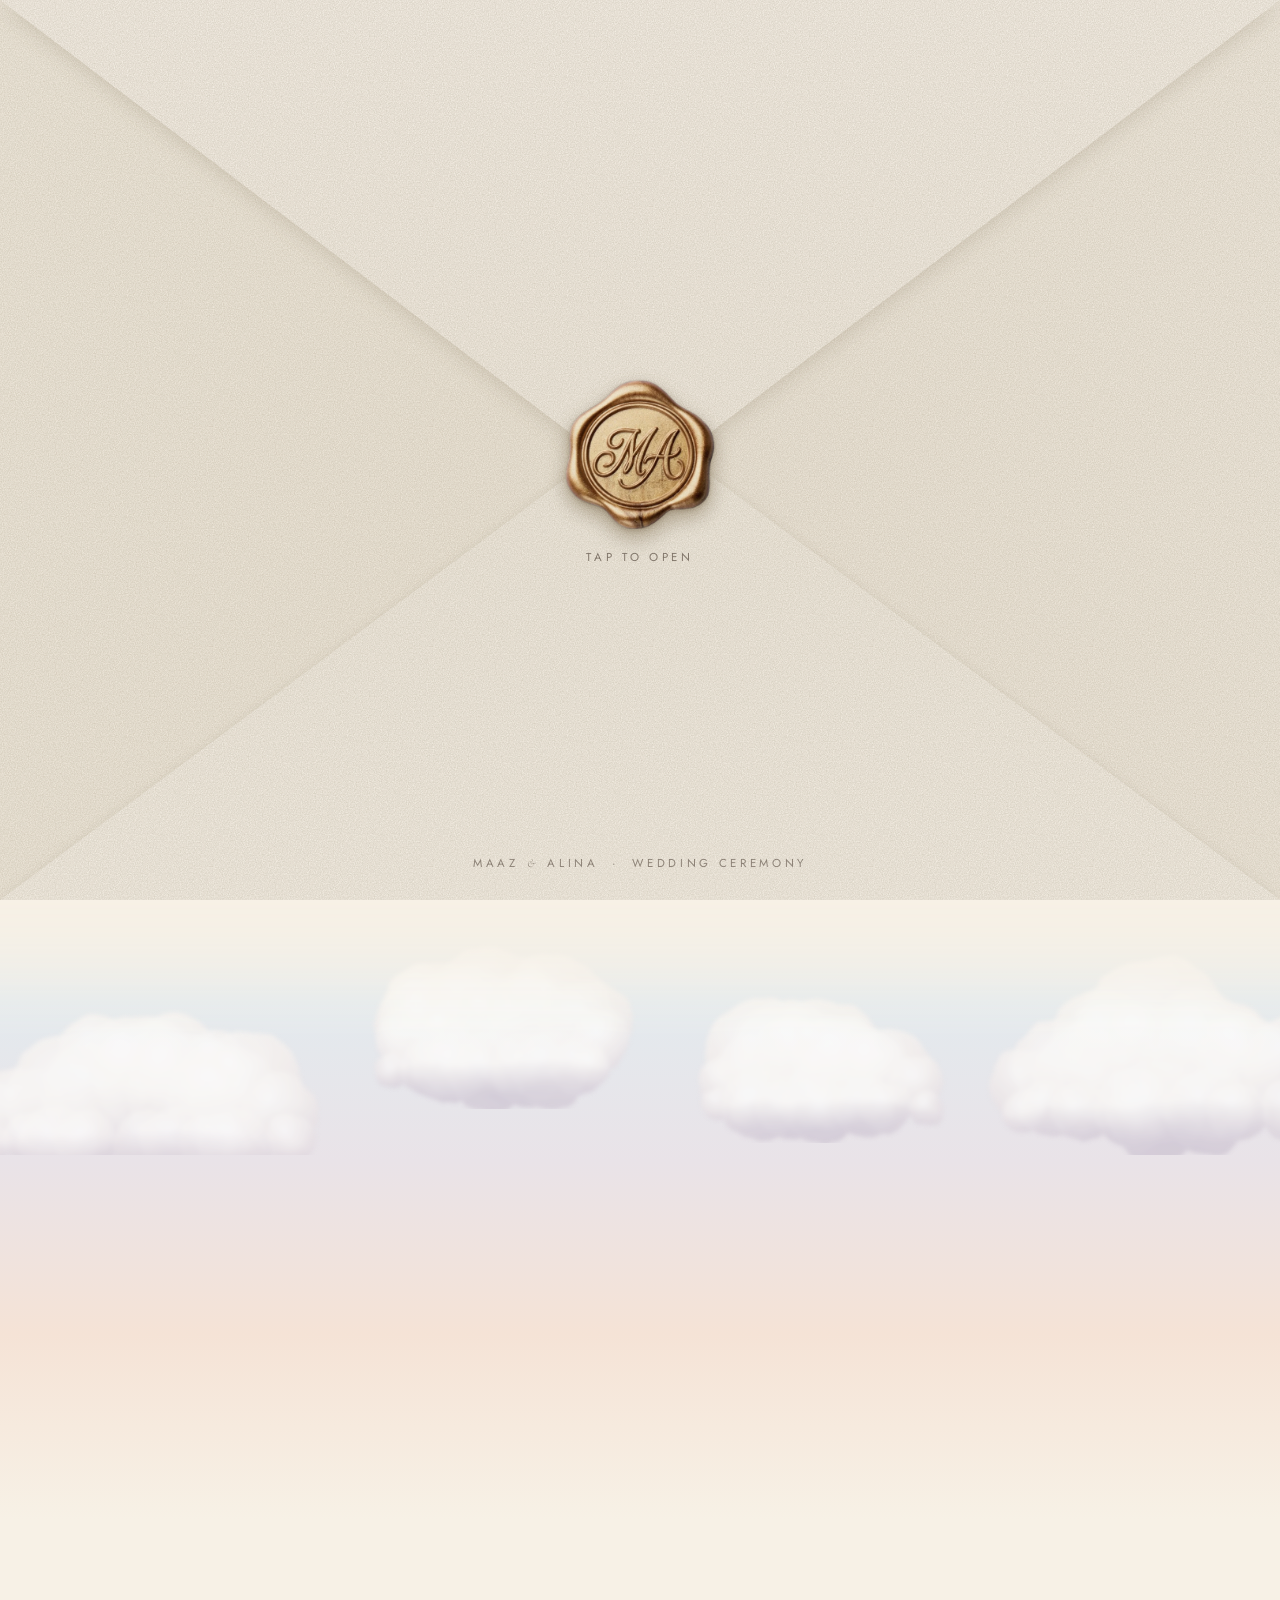
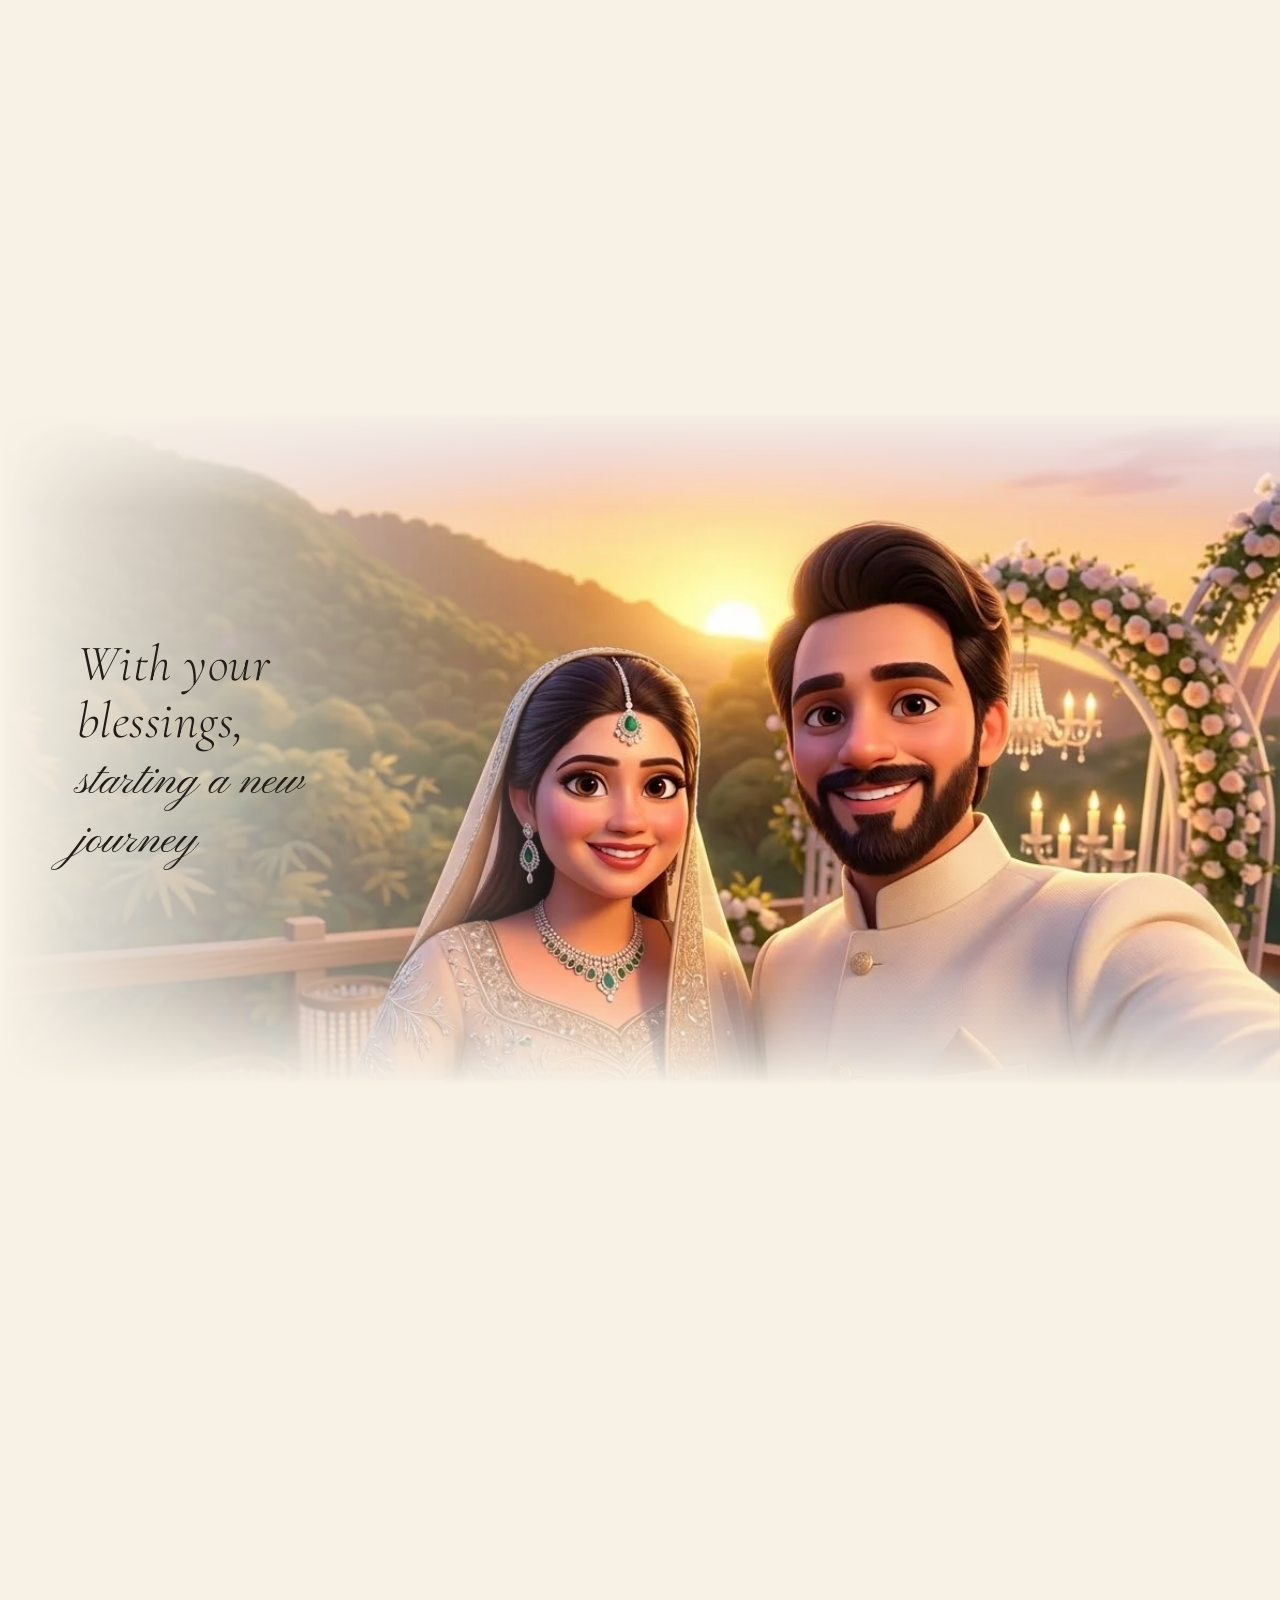
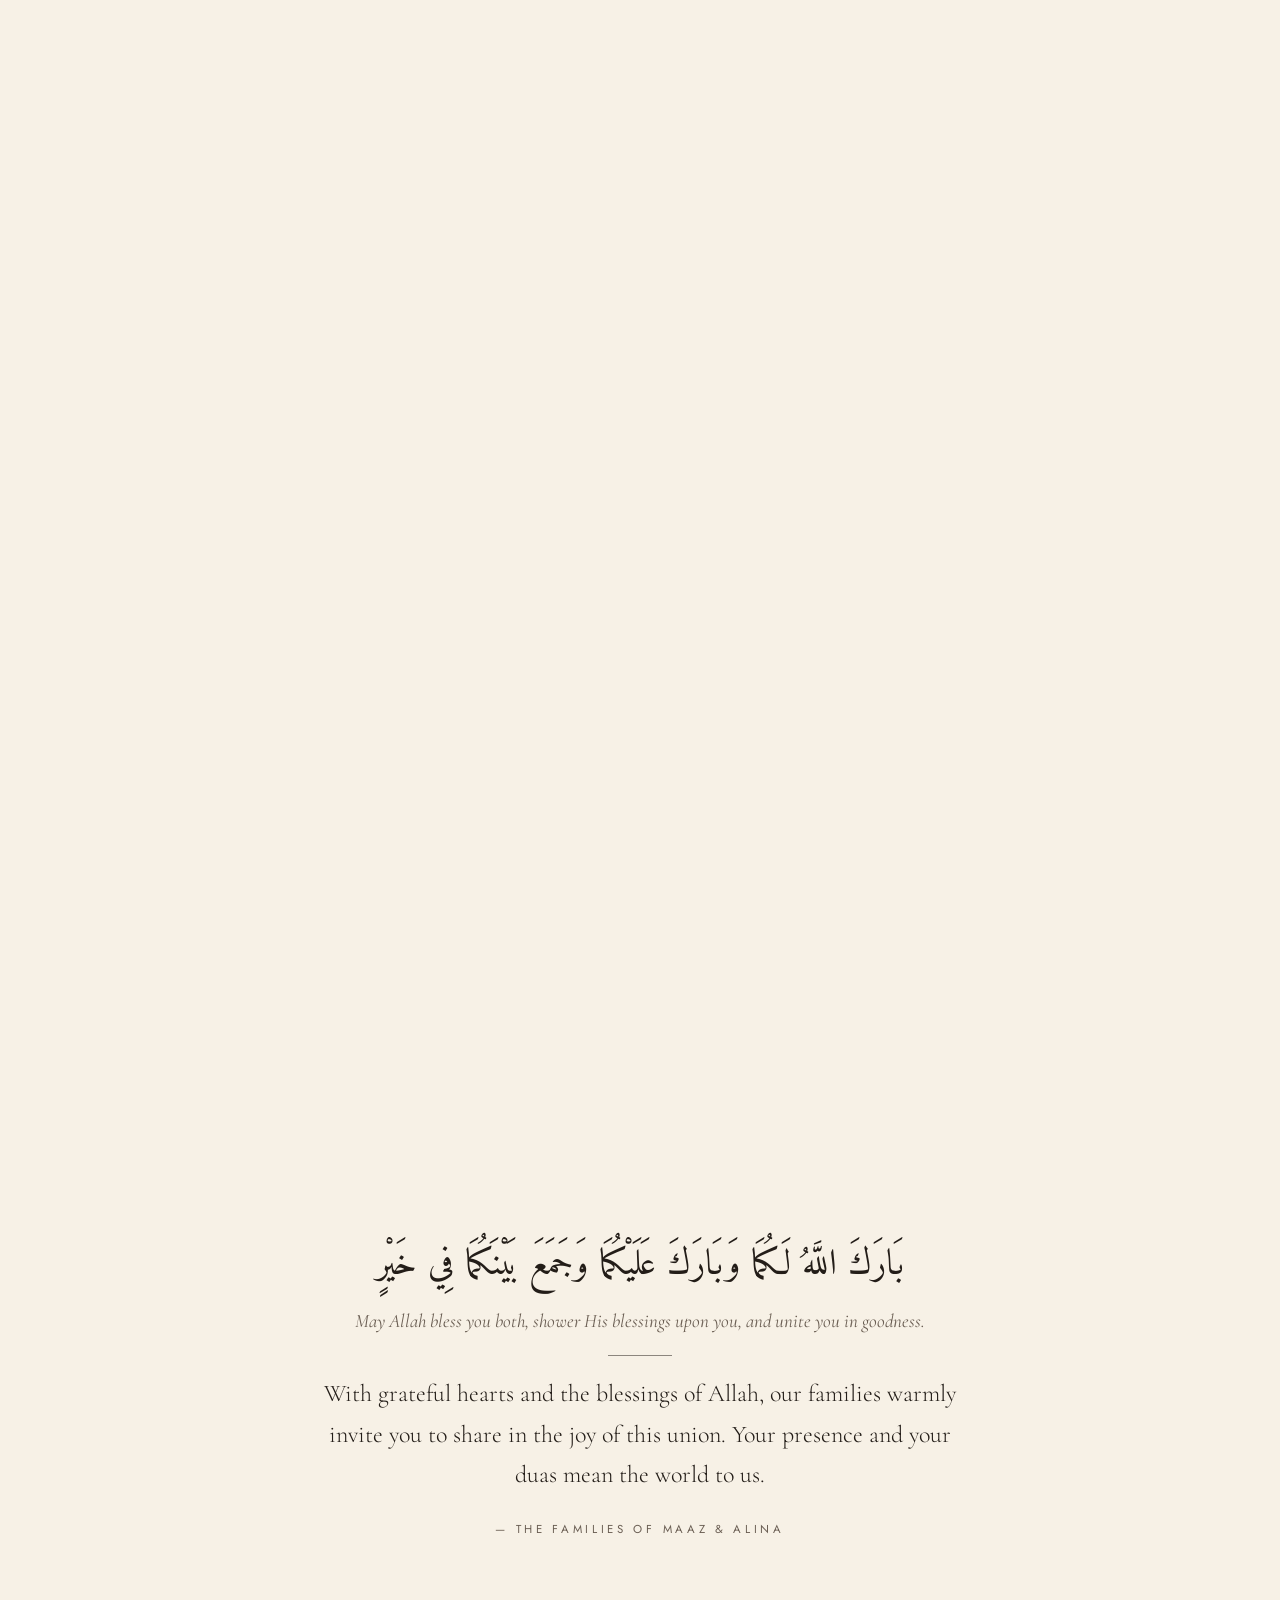
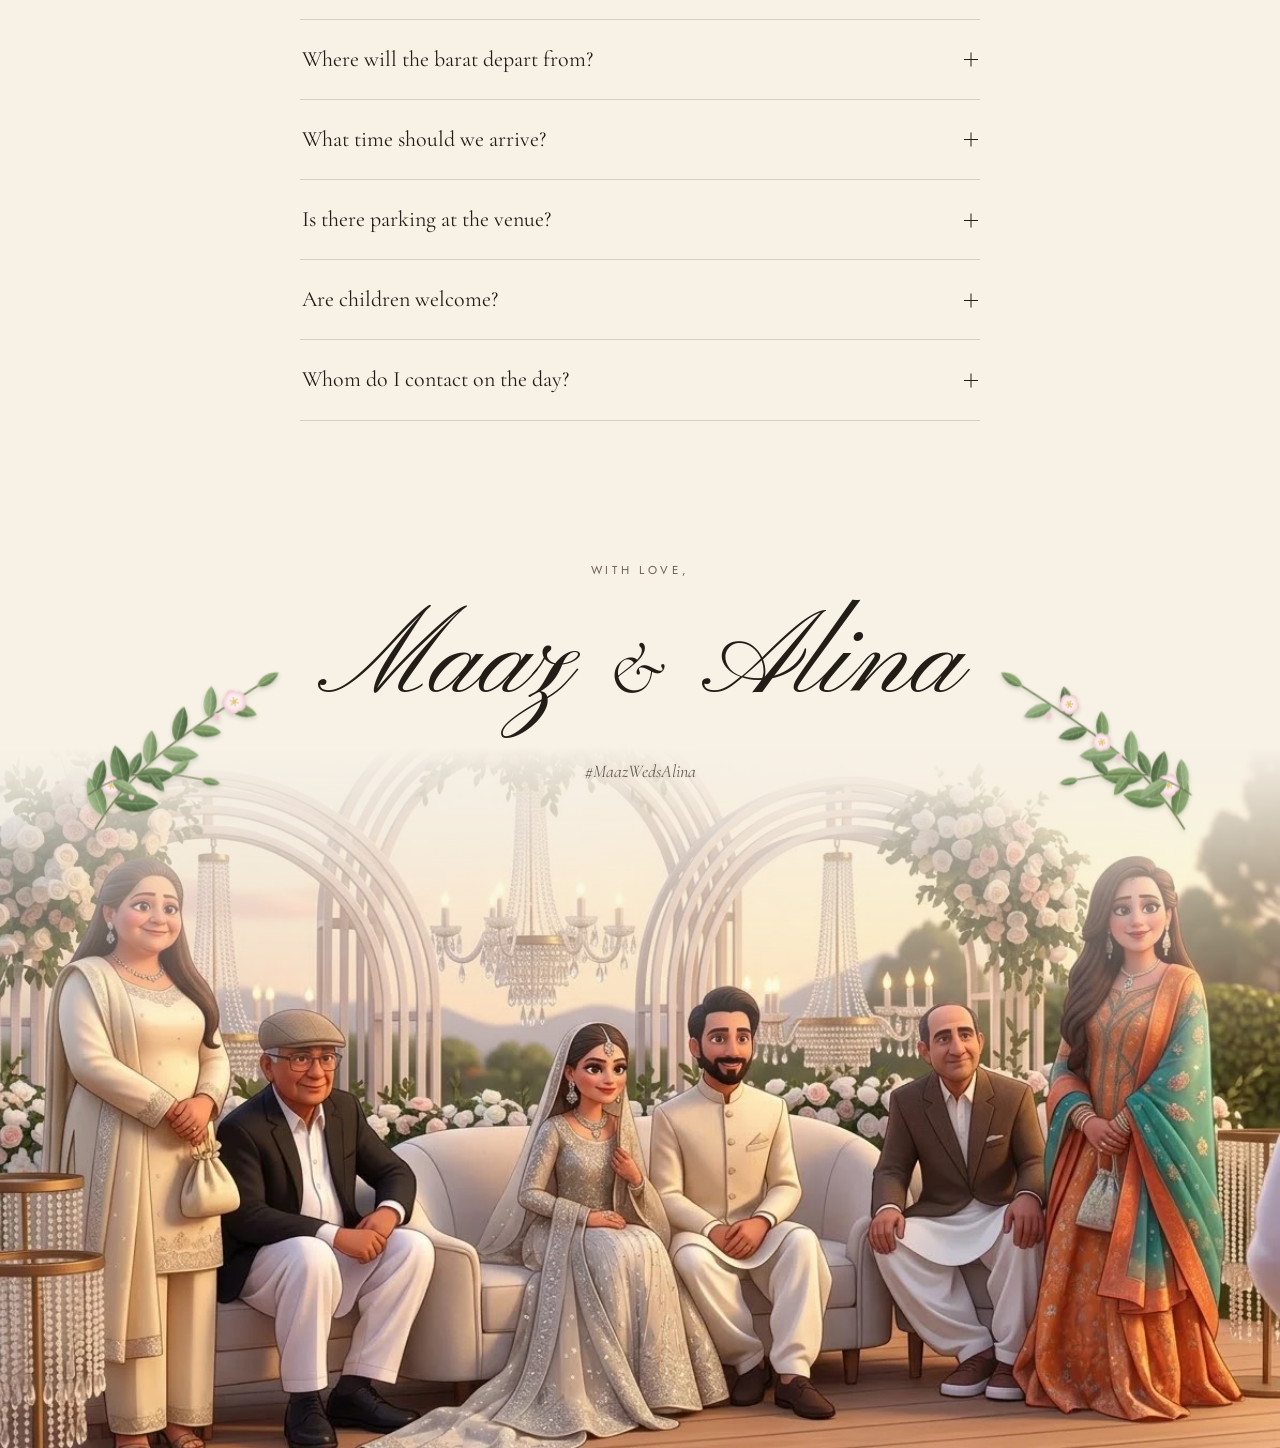
==== barat-Akfarm-01/index.html @ e6b74191 "Smoother on phones; rebalanced WhatsApp preview cards - Phones: paper grain without blending, no liv" ====
<!doctype html>
<html lang="en">
<head>
  <meta charset="utf-8">
  <meta name="viewport" content="width=device-width, initial-scale=1, viewport-fit=cover">
  <title>Maaz &amp; Alina · Wedding Ceremony · 01.12.2026</title>
  <meta name="description" content="Tuesday, 01 December 2026 · AK Farmhouse and Events, Lahore. Tap to open your invitation.">
  <!-- link previews (WhatsApp, iMessage, Facebook): these need the full site address -->
  <meta property="og:type" content="website">
  <meta property="og:url" content="https://maaz-alina.vercel.app/barat-Akfarm-01/">
  <meta property="og:title" content="Maaz &amp; Alina · Wedding Ceremony">
  <meta property="og:description" content="Tuesday, 01 December 2026 · AK Farmhouse and Events, Lahore. Tap to open your invitation.">
  <meta property="og:image" content="https://maaz-alina.vercel.app/assets/img/og-barat.jpg?v=5">
  <meta property="og:image:type" content="image/jpeg">
  <meta property="og:image:width" content="1200">
  <meta property="og:image:height" content="630">
  <meta name="twitter:card" content="summary_large_image">
  <link rel="icon" type="image/png" sizes="32x32" href="../assets/img/favicon-32.png">
  <link rel="icon" type="image/png" sizes="48x48" href="../assets/img/favicon-48.png">
  <link rel="icon" type="image/png" sizes="192x192" href="../assets/img/favicon-192.png">
  <link rel="apple-touch-icon" href="../assets/img/apple-touch-icon.png">
  <meta name="theme-color" content="#F7F1E6">
  <link rel="preconnect" href="https://fonts.googleapis.com">
  <link rel="preconnect" href="https://fonts.gstatic.com" crossorigin>
  <link href="https://fonts.googleapis.com/css2?family=Amiri&family=Cormorant+Garamond:ital,wght@0,300;0,400;0,500;0,600;1,400&family=Jost:wght@300;400&family=Noto+Nastaliq+Urdu:wght@400;500&family=Pinyon+Script&display=swap" rel="stylesheet">
  <link rel="stylesheet" href="../assets/css/style.css?v=20261103032117">
</head>
<body data-mode="barat" class="is-locked">
  <svg class="defs" aria-hidden="true" width="0" height="0">
    <defs>
      <!-- wobbly, painted edges for clouds and hills -->
      <filter id="paint" x="-10%" y="-10%" width="120%" height="120%">
        <feTurbulence type="fractalNoise" baseFrequency="0.018" numOctaves="3" seed="7" result="n"/>
        <feDisplacementMap in="SourceGraphic" in2="n" scale="26" xChannelSelector="R" yChannelSelector="G"/>
        <feGaussianBlur stdDeviation="0.6"/>
      </filter>
      <filter id="paint-soft" x="-10%" y="-10%" width="120%" height="120%">
        <feTurbulence type="fractalNoise" baseFrequency="0.03" numOctaves="2" seed="3" result="n"/>
        <feDisplacementMap in="SourceGraphic" in2="n" scale="10" xChannelSelector="R" yChannelSelector="G"/>
      </filter>
      <radialGradient id="cloud-warm" cx="45%" cy="35%" r="70%">
        <stop offset="0" stop-color="#FFFCF4"/>
        <stop offset=".6" stop-color="#FBF0DC"/>
        <stop offset="1" stop-color="#F0DDBE"/>
      </radialGradient>
      <radialGradient id="cloud-cool" cx="45%" cy="35%" r="70%">
        <stop offset="0" stop-color="#FFFFFF"/>
        <stop offset=".6" stop-color="#F3F7F6"/>
        <stop offset="1" stop-color="#D6E3E6"/>
      </radialGradient>
      <linearGradient id="cloud-body-warm" x1="0" y1="0" x2="0" y2="1">
        <stop offset="0" stop-color="#FFFDF6"/>
        <stop offset=".55" stop-color="#FAEED8"/>
        <stop offset="1" stop-color="#EBD4B2"/>
      </linearGradient>
      <linearGradient id="cloud-body-cool" x1="0" y1="0" x2="0" y2="1">
        <stop offset="0" stop-color="#FFFFFF"/>
        <stop offset=".55" stop-color="#F2F6F4"/>
        <stop offset="1" stop-color="#C9DADF"/>
      </linearGradient>
    </defs>
  </svg>

  <div id="app"></div>
  <audio id="bgm" loop preload="none"></audio>

  <script>window.BASE = '../';</script>
  <script src="../assets/js/content.js?v=20261103032117"></script>
  <script src="../assets/js/main.js?v=20261103032117"></script>
</body>
</html>
---- assets/css/style.css ----
/* ============ Tokens ============ */
:root {
  --paper: #F7F1E6;
  --paper-2: #FBF7EF;
  --ink: #231D18;
  --ink-soft: #6A5E53;
  --rule: rgba(35, 29, 24, .16);
  --seal: #9A4A3E;
  --accent: #A9714C;
  --hill-far: #A9B98A;
  --hill-near: #7C9A58;
  --cloud-shade: rgba(214, 186, 150, .38);

  --serif: 'Cormorant Garamond', Georgia, serif;
  --script: 'Pinyon Script', cursive;
  --sans: 'Jost', system-ui, sans-serif;
  --urdu: 'Noto Nastaliq Urdu', serif;
  --arabic: 'Amiri', serif;
  --ease: cubic-bezier(.2, .7, .2, 1);
  --grain: url("data:image/svg+xml,%3Csvg xmlns='http://www.w3.org/2000/svg' width='220' height='220'%3E%3Cfilter id='n'%3E%3CfeTurbulence type='fractalNoise' baseFrequency='.85' numOctaves='3' stitchTiles='stitch'/%3E%3CfeColorMatrix values='0 0 0 0 .35 0 0 0 0 .3 0 0 0 0 .22 0 0 0 .55 0'/%3E%3C/filter%3E%3Crect width='100%25' height='100%25' filter='url(%23n)'/%3E%3C/svg%3E");
}
body[data-theme="walima"] {
  --accent: #3E7F73;
  --hill-far: #93B888;
  --hill-near: #6B9C52;
  --cloud-shade: rgba(140, 172, 184, .32);
}

/* ============ Base ============ */
*, *::before, *::after { box-sizing: border-box; }
html { -webkit-text-size-adjust: 100%; scroll-behavior: smooth; }
body {
  font-variant-numeric: lining-nums;
  margin: 0;
  background: var(--paper);
  color: var(--ink);
  font-family: var(--serif);
  font-size: 18px;
  line-height: 1.6;
  -webkit-font-smoothing: antialiased;
  overflow-x: hidden;
}
body::after { /* paper grain over everything */
  content: ''; position: fixed; inset: 0; z-index: 300; pointer-events: none;
  background: var(--grain); opacity: .16; mix-blend-mode: multiply;
}
body.is-locked { overflow: hidden; height: 100svh; }
.defs { position: absolute; }
img { display: block; max-width: 100%; }
button { font: inherit; color: inherit; background: none; border: 0; cursor: pointer; }
a { color: inherit; }
p { margin: 0; }

.script { font-family: var(--script); font-weight: 400; line-height: 1.1; margin: 0; }
.script small { font-size: .8em; }
/* Pinyon's own ampersand renders clipped; use a light italic serif one instead */
.amp { font-family: var(--serif); font-style: italic; font-weight: 300; font-size: .62em; padding: 0 .12em; line-height: 1; }
.caps { text-transform: uppercase; letter-spacing: .26em; font-weight: 500; }
.tiny { font-family: var(--sans); font-weight: 400; font-size: 11.5px; letter-spacing: .32em; }
.small { font-size: 14px; }
.serif { font-family: var(--serif); }
[lang="ur"] { font-family: var(--urdu); direction: rtl; line-height: 2.1; }
[lang="ar"] { font-family: var(--arabic); direction: rtl; }

/* ============ Opener: a sealed envelope ============ */
.opener { position: fixed; inset: 0; z-index: 100; overflow: hidden; }
.opener { perspective: 1600px; }
/* inside of the envelope, seen once the top flap folds back; it sits under the hero, the flaps sit over it */
.env-back { position: fixed; inset: 0; z-index: 90; background: linear-gradient(180deg, #E4D9C6, #EDE4D4 60%); transition: opacity 1.6s ease; }
.env-back::after { content: ''; position: absolute; inset: 0; background: var(--grain); opacity: .5; mix-blend-mode: multiply; }

/* the real hero, tucked into the envelope as a small card, then rising and growing to full screen */
body.env .hero { z-index: 95; transform-origin: 50% 0; transform: translateY(24vh) scale(.44); border-radius: 6px;
  box-shadow: 0 0 0 10px #FBF8F1, 0 -10px 40px -10px rgba(70, 50, 20, .35);
  transition: transform 1.2s cubic-bezier(.3, .7, .2, 1), border-radius 2s ease, box-shadow 2s ease; will-change: transform; }
body.env-rise .hero { transform: translateY(11vh) scale(.44); }
body.env-grow .hero { transform: none; border-radius: 0; box-shadow: 0 0 0 0 #FBF8F1, 0 0 0 0 rgba(0, 0, 0, 0);
  transition: transform 2s cubic-bezier(.65, 0, .25, 1), border-radius 2s ease, box-shadow 1.6s ease; }
body.env-grow .env-back { opacity: 0; transition: opacity 1.8s ease .2s; }

.flap { position: absolute; inset: 0; will-change: transform; filter: drop-shadow(0 2px 6px rgba(90, 70, 40, .12));
  transition: transform 1.2s cubic-bezier(.6, 0, .3, 1), opacity 1s ease; }
.flap i { position: absolute; inset: 0; background: var(--paper-c); }
.flap i::after { content: ''; position: absolute; inset: 0; background: var(--grain); opacity: .5; mix-blend-mode: multiply; }
/* each flap a slightly different paper tone, meeting at the centre like the back of an envelope */
.flap-left { --paper-c: linear-gradient(110deg, #F3EDE1, #EDE5D6); }
.flap-left i { clip-path: polygon(0 0, 54% 50%, 0 100%); }
.flap-right { --paper-c: linear-gradient(250deg, #F4EEE3, #ECE4D5); }
.flap-right i { clip-path: polygon(100% 0, 46% 50%, 100% 100%); }
.flap-bottom { --paper-c: linear-gradient(0deg, #F6F1E7, #EFE8DB); }
.flap-bottom i { clip-path: polygon(0 100%, 50% 47%, 100% 100%); }
.flap-top { --paper-c: linear-gradient(180deg, #F7F2E9, #F0E9DC); filter: drop-shadow(0 4px 10px rgba(90, 70, 40, .16));
  transform-origin: 50% 0; backface-visibility: hidden; transition: transform .95s cubic-bezier(.45, 0, .2, 1), opacity .3s ease .7s; }
.flap-top i { clip-path: polygon(0 0, 100% 0, 50% 54%); }

/* 1 · the top flap folds back on its hinge */
.opener.is-flap .flap-top { transform: rotateX(-178deg); opacity: 0; }
/* 2 · while the hero grows, the envelope's front fades and dissolves */
.opener.is-grow .flap { opacity: 0; transition: opacity 1.8s ease; }
.opener.is-grow { pointer-events: none; }

.opener-center { position: absolute; left: 50%; top: 50%; transform: translate(-50%, -50%); display: flex; flex-direction: column; align-items: center; gap: 18px; }
.seal { width: clamp(120px, 30vw, 150px); aspect-ratio: 1; padding: 0; margin-top: 46px;
  opacity: 0; transform: translateY(-14px) scale(1.06); transition: opacity 1.2s ease .3s, transform 1.4s var(--ease) .3s; }
.seal-img { width: 100%; height: 100%; display: block; object-fit: contain;
  filter: drop-shadow(0 8px 10px rgba(78, 56, 20, .32)) drop-shadow(0 2px 2px rgba(78, 56, 20, .25)); }
.opener.is-in .seal { opacity: 1; transform: none; }
.seal:hover .seal-img { transform: rotate(-4deg) scale(1.03); }
.seal-img { transition: transform .6s var(--ease); }
.tap { color: var(--ink-soft); opacity: 0; transition: opacity 1s ease 1.4s; animation: breathe 2.8s ease-in-out infinite 2.4s; }
.opener.is-in .tap { opacity: .8; }
@keyframes breathe { 50% { opacity: .35; } }
.opener-foot { position: absolute; left: 0; right: 0; bottom: calc(env(safe-area-inset-bottom) + 28px); text-align: center; color: var(--ink-soft);
  opacity: 0; transition: opacity 1.2s ease 1s; }
.opener-foot .amp { font-size: 1em; }
.opener-foot i { font-style: normal; }
@media (max-width: 560px) { .opener-foot span { display: block; line-height: 2; } .opener-foot i { display: none; } }
.opener.is-in .opener-foot { opacity: .7; }
.opener.is-opening .seal { transition: opacity .6s ease, transform .7s var(--ease); opacity: 0; transform: translateY(-30px) scale(1.12) rotate(-8deg); }
.opener.is-opening .tap, .opener.is-opening .opener-foot { transition: opacity .4s ease; opacity: 0; animation: none; }

/* ============ Top bar ============ */
.topbar {
  position: fixed; top: 0; left: 0; right: 0; z-index: 50; display: flex; justify-content: center; align-items: center;
  padding: calc(env(safe-area-inset-top) + 14px) 16px 0; pointer-events: none;
  opacity: 0; transform: translateY(-12px); transition: opacity .8s ease 3.4s, transform .8s var(--ease) 3.4s;
}
body.is-open .topbar { opacity: 1; transform: none; }
.topbar > * { pointer-events: auto; }
.tabs, .monogram, .music {
  background: rgba(251, 247, 239, .72); backdrop-filter: blur(14px) saturate(1.2); -webkit-backdrop-filter: blur(14px) saturate(1.2);
  border: 1px solid rgba(35, 29, 24, .1); box-shadow: 0 8px 24px -12px rgba(60, 40, 20, .35);
}
.tabs { display: flex; gap: 4px; padding: 4px; border-radius: 999px; }
.tabs button {
  display: flex; align-items: center; gap: 10px; padding: 6px 18px; border-radius: 999px; height: 42px;
  transition: background .4s ease, color .4s ease;
}
.tabs button[aria-selected="true"] { background: var(--ink); color: var(--paper); }
.tab-en { font-size: 13px; letter-spacing: .24em; text-transform: uppercase; font-weight: 500; white-space: nowrap; }
.tab-en em { font-style: normal; opacity: .6; margin-left: 4px; letter-spacing: .12em; }
.tab-ur { font-size: 14px; line-height: 1; }
.monogram { font-size: 26px; padding: 6px 18px 2px; border-radius: 999px; }
.music {
  position: absolute; right: 16px; top: calc(env(safe-area-inset-top) + 14px);
  width: 44px; height: 44px; border-radius: 50%; display: flex; align-items: center; justify-content: center; gap: 3px;
}
.music[hidden] { display: none; }
.music span { width: 2px; height: 6px; background: var(--ink); border-radius: 2px; }
.music.on span { animation: eq 1s ease-in-out infinite; }
.music.on span:nth-child(2) { animation-delay: -.3s; }
.music.on span:nth-child(3) { animation-delay: -.6s; }
.music.on span:nth-child(4) { animation-delay: -.15s; }
@keyframes eq { 50% { height: 16px; } }

/* ============ Hero: full photograph, fading to paper where the words sit ============ */
.hero { position: relative; height: 100svh; min-height: 620px; overflow: hidden; isolation: isolate; background: var(--paper); }
.hero-photo { position: absolute; inset: -4% 0 0; opacity: 0; transition: opacity 1.4s ease; }
.hero-photo img { width: 100%; height: 100%; object-fit: cover; object-position: 50% 28%; transform: scale(1.08);
  transition: transform 10s cubic-bezier(.2, .6, .2, 1); }
body[data-theme="barat"] .hero-photo[data-for="barat"],
body[data-theme="walima"] .hero-photo[data-for="walima"] { opacity: 1; }
body.is-open .hero-photo img { transform: scale(1); }
.hero-shade { position: absolute; inset: 0; pointer-events: none;
  background:
    linear-gradient(180deg, rgba(30, 22, 16, .28) 0%, rgba(30, 22, 16, 0) 18%),
    linear-gradient(0deg, var(--paper) 0%, rgba(247, 241, 230, .94) 16%, rgba(247, 241, 230, .7) 30%, rgba(247, 241, 230, 0) 54%); }
.hero-veil { position: absolute; inset: 0; background: var(--paper); opacity: calc(var(--p, 0) * .85); pointer-events: none; }

.hero-text {
  position: absolute; left: 0; right: 0; bottom: calc(env(safe-area-inset-bottom) + 30px); padding: 0 20px; text-align: center;
  opacity: 0; transition: opacity 1.6s ease 1.6s; will-change: transform;
}
body.is-open .hero-text { opacity: 1; }
body.scrolled .hero-text { transition-delay: 0s; }
.hero-kicker { color: var(--ink-soft); display: inline-flex; align-items: center; gap: 12px; }
.hero-kicker [lang="ur"] { font-size: 15px; letter-spacing: 0; line-height: 1; padding-top: 6px; color: var(--accent); }
.hero-names { font-size: clamp(60px, 10vw, 130px); line-height: 1.35; padding: 0 .3em; margin: 0; }
.hero-date { font-weight: 300; font-size: clamp(30px, 4.4vw, 44px); line-height: 1.1; letter-spacing: .06em; }
.hero-date span { font-style: italic; }
.hero-venue { font-size: 12.5px; letter-spacing: .28em; margin-top: 10px; color: var(--ink-soft); }
/* Wedding Ceremony hero: the photo stays clear, only its very foot fades into the page;
   the words sit in light type over a soft shadow on the left */
.hero-photo[data-for="barat"] img { object-position: 50% 50%; }
body[data-theme="barat"] .hero-shade { background:
  linear-gradient(0deg, var(--paper) 0%, rgba(247, 241, 230, 0) 8%),
  linear-gradient(0deg, rgba(22, 16, 10, .62) 6%, rgba(22, 16, 10, .2) 32%, rgba(22, 16, 10, 0) 50%); }
body[data-theme="barat"] .hero-text { color: #FBF6EC; text-shadow: 0 2px 18px rgba(0, 0, 0, .45), 0 1px 2px rgba(0, 0, 0, .35); bottom: calc(env(safe-area-inset-bottom) + 64px); }
body[data-theme="barat"] .hero-kicker { color: #FBF6EC; font-size: 13px; font-weight: 500; letter-spacing: .26em; }
body[data-theme="barat"] .scroll-cue { background: rgba(251, 246, 236, .3); }
body[data-theme="barat"] .scroll-cue span { background: #FBF6EC; }
@media (min-aspect-ratio: 1/1) and (min-width: 900px) {
  .hero-photo[data-for="barat"] img { object-position: 12% 45%; }
  body[data-theme="barat"] .hero-shade { background:
    linear-gradient(0deg, var(--paper) 0%, rgba(247, 241, 230, 0) 7%),
    linear-gradient(90deg, rgba(22, 16, 10, .62) 0%, rgba(22, 16, 10, .3) 26%, rgba(22, 16, 10, 0) 46%),
    linear-gradient(0deg, rgba(22, 16, 10, .35) 8%, rgba(22, 16, 10, 0) 40%); }
  body[data-theme="barat"] .hero-text { left: clamp(32px, 5vw, 88px); right: auto; width: min(48vw, 700px); bottom: 16%; text-align: left; padding: 0; }
  body[data-theme="barat"] .hero-names { font-size: clamp(84px, 9.5vw, 156px); line-height: 1.05; padding: .1em .3em .15em 0; white-space: nowrap; }
  /* names stacked: "Maaz &" over "Alina", so they can be large and stay clear of the couple */
  body[data-theme="barat"] .hero-names .amp::after { content: '\A'; white-space: pre; }
  body[data-theme="barat"] .hero-names .amp { padding-right: 0; }
  body[data-theme="barat"] .hero-kicker { font-size: 14px; white-space: nowrap; }
}

/* Walima Reception hero: same clear photo and light type, with the words on the right, away from the couple */
.hero-photo[data-for="walima"] img { object-position: 46% 50%; }
body[data-theme="walima"] .hero-shade { background:
  linear-gradient(0deg, var(--paper) 0%, rgba(247, 241, 230, 0) 8%),
  linear-gradient(0deg, rgba(22, 16, 10, .62) 6%, rgba(22, 16, 10, .2) 32%, rgba(22, 16, 10, 0) 50%); }
body[data-theme="walima"] .hero-text { color: #FBF6EC; text-shadow: 0 2px 18px rgba(0, 0, 0, .45), 0 1px 2px rgba(0, 0, 0, .35); bottom: calc(env(safe-area-inset-bottom) + 64px); }
body[data-theme="walima"] .hero-kicker { color: #FBF6EC; font-size: 13px; font-weight: 500; letter-spacing: .26em; }
body[data-theme="walima"] .hero-kicker [lang="ur"] { color: #FBF6EC; }
body[data-theme="walima"] .scroll-cue { background: rgba(251, 246, 236, .3); }
body[data-theme="walima"] .scroll-cue span { background: #FBF6EC; }
@media (min-aspect-ratio: 1/1) and (min-width: 900px) {
  .hero-photo[data-for="walima"] img { object-position: 30% 50%; }
  body[data-theme="walima"] .hero-shade { background:
    linear-gradient(0deg, var(--paper) 0%, rgba(247, 241, 230, 0) 7%),
    linear-gradient(270deg, rgba(22, 16, 10, .62) 0%, rgba(22, 16, 10, .3) 26%, rgba(22, 16, 10, 0) 46%),
    linear-gradient(0deg, rgba(22, 16, 10, .35) 8%, rgba(22, 16, 10, 0) 40%); }
  body[data-theme="walima"] .hero-text { right: clamp(32px, 5vw, 88px); left: auto; width: min(48vw, 700px); bottom: 16%; text-align: right; padding: 0; }
  body[data-theme="walima"] .hero-kicker { font-size: 14px; white-space: nowrap; justify-content: flex-end; }
  body[data-theme="walima"] .hero-names { font-size: clamp(84px, 9.5vw, 156px); line-height: 1.05; padding: .1em 0 .15em .3em; white-space: nowrap; }
  body[data-theme="walima"] .hero-names .amp::after { content: '\A'; white-space: pre; }
}
.scroll-cue { position: absolute; left: 50%; bottom: 6px; width: 1px; height: 22px; background: var(--rule); overflow: hidden; }
.scroll-cue span { position: absolute; left: 0; top: -50%; width: 1px; height: 50%; background: var(--ink); animation: cue 2.4s ease-in-out infinite; }
@keyframes cue { to { top: 100%; } }

/* ============ Flowering branches ============ */
/* each sprig is drawn rooted at its bottom-left; position classes move and mirror it */
.sprig { position: absolute; width: clamp(130px, 17vw, 230px); pointer-events: none; z-index: 1; }
.sprig svg { display: block; width: 100%; height: auto; overflow: visible; }
.sway { transform-box: view-box; transform-origin: 0 400px; animation: branch-sway 7s ease-in-out infinite alternate; }
.sway-tr { transform-origin: 400px 0; }
@keyframes branch-sway { from { transform: rotate(-2.2deg); } to { transform: rotate(2.2deg); } }

.sprig-bl, .sprig-br { width: clamp(180px, 26vw, 360px); }
.sprig-bl { left: -10px; bottom: 0; }
.sprig-br { right: -10px; bottom: 0; transform: scaleX(-1); }
.sprig-tl { left: -150px; top: -60px; transform: scaleY(-1) rotate(8deg); }
.sprig-tr { right: -150px; top: -60px; transform: scale(-1, -1) rotate(8deg); }
.sprig-map { right: -40px; top: -70px; transform: scale(-1, -1); z-index: 2; width: clamp(160px, 20vw, 260px); }
.sprig-fl { left: max(-10px, calc(50% - 560px)); top: 40px; transform: rotate(-6deg); }
.sprig-fr { right: max(-10px, calc(50% - 560px)); top: 40px; transform: scaleX(-1) rotate(-6deg); }
.map-wrap { position: relative; }
@media (max-width: 760px) {
  .sprig-tl, .sprig-tr { display: none; }
  .sprig-map { right: -14px; top: -40px; }
  .sprig-fl, .sprig-fr { top: -110px; width: 120px; }
  .sprig-bl, .sprig-br { width: 150px; }
  .day .day-body { padding-bottom: 170px; }
  .footer { padding-top: 60px; overflow: visible; }
}

/* branches grow in: the stem draws itself, leaves unfurl along it, then the blossoms open */
.sprig .stem, .fx-nature .stem { stroke-dasharray: 1; stroke-dashoffset: 1; transition: stroke-dashoffset 2.4s cubic-bezier(.35, .1, .25, 1); }
.sprig .lf, .fx-nature .lf { transform: scale(0); transition: transform 1.2s cubic-bezier(.2, .9, .3, 1.15) calc(.35s + var(--i) * .16s); }
.sprig .bl, .fx-nature .bl { transform: scale(0) rotate(-50deg); transition: transform 1.3s cubic-bezier(.2, .9, .3, 1.2) calc(1.9s + var(--j) * .28s); }
.sprig.grown .stem, .moment.is-visible .fx-nature .stem { stroke-dashoffset: 0; }
.sprig.grown .lf, .sprig.grown .bl, .moment.is-visible .fx-nature .lf, .moment.is-visible .fx-nature .bl { transform: none; }

/* blossom petals drifting down */
.petals { position: absolute; inset: 0; overflow: hidden; pointer-events: none; z-index: 0; }
.petals i { position: absolute; top: -4%; width: 10px; height: 13px; border-radius: 80% 0 80% 0;
  background: radial-gradient(circle at 30% 30%, #FFFFFF, #F3CDD3 70%); opacity: .85;
  animation: petal-fall linear infinite; }
@keyframes petal-fall {
  0% { transform: translate(0, 0) rotate(0); opacity: 0; }
  8% { opacity: .85; }
  50% { transform: translate(5vw, 50vh) rotate(220deg); }
  92% { opacity: .7; }
  100% { transform: translate(-3vw, 105vh) rotate(420deg); opacity: 0; }
}

/* ============ Section system ============ */
main { position: relative; counter-reset: sec; overflow-x: clip; } /* branches may lean past the edges without making the page scroll sideways */
.sec { position: relative; max-width: 1060px; margin: 0 auto; padding: 128px 20px 0; }
#event-root { transition: opacity .35s ease; }
#event-root.is-swapping { opacity: 0; }
.muted { color: var(--ink-soft); }

.sec-head { text-align: center; margin-bottom: 56px; counter-increment: sec; }
.sec-num { display: flex; align-items: center; justify-content: center; gap: 14px; margin-bottom: 14px;
  font-size: 15px; font-style: italic; color: var(--accent); }
.sec-num::before, .sec-num::after { content: ''; width: 36px; height: 1px; background: var(--rule); }
.sec-num span::before { content: counter(sec, decimal-leading-zero); }
.sec-head .tiny { color: var(--ink-soft); }
.display { font-family: var(--serif); font-weight: 300; font-style: italic; letter-spacing: .01em; line-height: 1.12; margin: 0; }
.sec-head h3 { font-size: clamp(40px, 6vw, 62px); margin-top: 10px; }
.hrule { display: block; width: 64px; height: 1px; background: var(--ink); margin: 18px auto; opacity: .5; }
.stack-date { display: flex; flex-direction: column; align-items: center; font-weight: 300; line-height: .92; }
.stack-date i { width: 4px; height: 4px; border-radius: 50%; background: var(--ink); margin: 6px 0; }

/* ============ 01 The day ============ */
.day { max-width: none; padding-top: 40px; overflow: hidden; isolation: isolate; }
.scenery { position: absolute; inset: 0; pointer-events: none; z-index: -1; }
.cs-wrap { position: absolute; left: 0; right: 0; top: 0; height: 620px; overflow: hidden;
  /* clouds drift up into the page instead of being cut off at the section's top edge */
  -webkit-mask-image: linear-gradient(180deg, transparent 0%, #000 22%); mask-image: linear-gradient(180deg, transparent 0%, #000 22%); }
/* descending through the sky: --c goes 0 → 1 as the section scrolls into view */
.cs-sky { position: absolute; inset: 0;
  background: linear-gradient(180deg, var(--paper) 0%, #E3EAEE 16%, #E9E3E8 42%, #F5E3D6 70%, var(--paper) 100%); }
.cs-layer, .cs-near { position: absolute; left: 0; right: 0; will-change: transform; }
.cs-layer { inset: 0; }
.c { position: absolute; }
.puff { display: block; width: 118%; max-width: none; height: auto; margin-left: -9%; pointer-events: none; user-select: none; }
.cs-layer, .cs-near, .cs-near .c { transform-style: flat; backface-visibility: hidden; }
.cs-near .c { will-change: transform, opacity; }
.cs-far { opacity: .75; transform: translateY(calc(var(--c, 0) * -90px)); }
.cs-mid { opacity: .92; transform: translateY(calc(var(--c, 0) * -170px)); }
.cs-near { top: 330px; height: 420px; z-index: 2; pointer-events: none; }
.cs-left { left: -12%; bottom: 0; width: 72%; transform: translate(calc(var(--c, 0) * -46vw), calc(var(--c, 0) * -60px)); opacity: calc(1 - var(--c, 0) * .7); }
.cs-right { right: -12%; bottom: 10px; width: 72%; transform: translate(calc(var(--c, 0) * 46vw), calc(var(--c, 0) * -40px)); opacity: calc(1 - var(--c, 0) * .7); }
.cs-centre { left: 18%; bottom: -30px; width: 64%; transform: translateY(calc(var(--c, 0) * 120px)) scale(calc(1 + var(--c, 0) * .25)); opacity: calc(1 - var(--c, 0) * 1.3); }
@keyframes sway { from { transform: rotate(-3deg); } to { transform: rotate(3deg); } }
.day .sec-head { padding-top: 470px; position: relative; z-index: 1; }
.day-body { max-width: 860px; margin: 0 auto; text-align: center; padding-bottom: 40px; }
.day-names { font-size: clamp(46px, 7vw, 76px); line-height: 1.4; padding: 0 .3em; margin-top: 6px; white-space: nowrap; }
.day-lead { text-wrap: balance; max-width: 640px; margin: 0 auto; line-height: 1.5; font-size: clamp(22px, 3vw, 28px); font-style: italic; font-weight: 300; color: var(--ink-soft); }
.day-lead em { font-style: normal; font-weight: 500; color: var(--ink); }
.bigdate { display: flex; align-items: center; justify-content: center; gap: clamp(16px, 3vw, 32px); margin: 56px 0 6px; }
.bd-num { font-weight: 300; font-size: clamp(120px, 20vw, 200px); line-height: .8; letter-spacing: -.02em; }
.bd-meta { display: flex; flex-direction: column; align-items: flex-start; gap: 6px; padding-left: clamp(16px, 3vw, 32px); border-left: 1px solid var(--rule); }
.bd-meta b { font-weight: 400; font-size: clamp(30px, 4.6vw, 46px); line-height: 1; }
.bd-meta i { font-size: clamp(22px, 3vw, 30px); color: var(--ink-soft); line-height: 1; }
.bd-weekday { font-family: var(--sans); font-size: 13px; font-weight: 400; letter-spacing: .3em; color: var(--ink-soft); margin-top: 26px; }
.bd-time { font-size: clamp(22px, 2.8vw, 27px); color: var(--ink); margin-top: 8px; }
.bd-time b { font-weight: 600; }
.bd-after { font-style: italic; font-size: 20px; color: var(--ink-soft); margin: 2px 0 64px; }
.bd-time:not(:has(+ .bd-after)) { margin-bottom: 64px; }
.facts { display: grid; grid-template-columns: 1fr 1fr; max-width: 680px; margin: 48px auto 64px;
  border-top: 1px solid var(--rule); border-bottom: 1px solid var(--rule); }
.facts > div { padding: 22px 12px; display: flex; flex-direction: column; gap: 4px; }
.facts > div + div { border-left: 1px solid var(--rule); }
.facts .tiny { color: var(--ink-soft); }
.facts b { font-size: 24px; font-weight: 500; line-height: 1.3; }
.facts i { font-size: 16px; color: var(--ink-soft); }
@media (max-width: 560px) {
  .facts { grid-template-columns: 1fr; }
  .facts > div + div { border-left: 0; border-top: 1px solid var(--rule); }
}

/* barat departure, under the countdown */
.depart { max-width: 520px; margin: 64px auto 0; padding-top: 36px; border-top: 1px solid var(--rule); text-align: center; }
.depart-time { font-weight: 300; font-size: clamp(40px, 6vw, 56px); line-height: 1.1; margin-top: 8px; }
.depart-place { font-size: 22px; font-style: italic; color: var(--ink-soft); }
.depart-contact { margin-top: 14px; font-size: 18px; }
.depart-contact .tiny { margin-right: 6px; }
.depart .btns { justify-content: center; margin-top: 20px; }
.depart a:not(.btn), .faq a { color: var(--accent); text-decoration: none; border-bottom: 1px solid currentColor; }
.sep { color: var(--rule); margin: 0 .2em; }

/* countdown */
.countdown { display: grid; grid-template-columns: repeat(4, 1fr); max-width: 600px; margin: 0 auto; }
.cd { text-align: center; padding: 6px 4px; }
.cd + .cd { border-left: 1px solid var(--rule); }
.cd b { display: flex; justify-content: center; font-weight: 300; font-size: clamp(38px, 8vw, 64px); line-height: 1; font-variant-numeric: lining-nums tabular-nums; }
/* rolling digits */
.dg { display: inline-block; height: 1em; overflow: hidden; }
.reel { display: flex; flex-direction: column; transition: transform 1.6s cubic-bezier(.2, .75, .15, 1); }
.reel span { display: block; height: 1em; line-height: 1; text-align: center; }
.cd + .cd .reel { transition-delay: .08s; }
.cd:nth-child(3) .reel { transition-delay: .16s; }
.cd:nth-child(4) .reel { transition-delay: .24s; }
.countdown.live.settled .reel { transition-duration: .6s; transition-delay: 0s; }
.cd .tiny { color: var(--ink-soft); font-size: 10px; letter-spacing: .26em; }
.today { text-align: center; font-size: 60px; grid-column: 1 / -1; }

/* ============ 02 The venue ============ */
.details { display: grid; gap: 40px; align-items: center; }
@media (min-width: 860px) { .details { grid-template-columns: 1fr 1.15fr; gap: 64px; } }
.venue-info { text-align: center; }
@media (min-width: 860px) { .venue-info { text-align: left; } }
.venue-name { font-size: clamp(34px, 4.6vw, 46px); font-weight: 400; line-height: 1.15; margin-top: 10px; }
.venue-addr { font-size: 20px; font-style: italic; color: var(--ink-soft); }
.venue-when { font-size: 12.5px; letter-spacing: .24em; margin-top: 22px; padding-top: 18px; border-top: 1px solid var(--rule); }
.venue-when sup { font-size: .6em; }
.btns { display: flex; flex-wrap: wrap; gap: 10px; margin-top: 28px; justify-content: center; }
@media (min-width: 860px) { .btns { justify-content: flex-start; } }
.btn {
  display: inline-flex; align-items: center; gap: 8px; padding: 14px 22px; border-radius: 999px;
  background: var(--ink); color: var(--paper); text-decoration: none;
  font-family: var(--sans); font-size: 11.5px; letter-spacing: .2em; text-transform: uppercase;
  transition: transform .3s var(--ease), background .3s;
}
.btn:hover { transform: translateY(-2px); }
.btn svg { width: 16px; height: 16px; color: #E8C9A6; }
.btn.ghost { background: transparent; color: var(--ink); box-shadow: inset 0 0 0 1px var(--ink); }
.map-frame { position: relative; min-height: 440px; border-radius: 999px 999px 16px 16px; overflow: hidden;
  box-shadow: 0 0 0 8px var(--paper-2), 0 0 0 9px var(--rule), 0 40px 60px -40px rgba(80, 60, 30, .35); }
.map-frame iframe { position: absolute; inset: 0; width: 100%; height: 100%; border: 0; filter: sepia(.28) saturate(.7) contrast(.95) brightness(1.03); }

/* ============ 03 The programme ============ */
.timeline { list-style: none; margin: 0 auto; padding: 0; max-width: 560px; position: relative; --col: 104px; }
.timeline::before { content: ''; position: absolute; top: 14px; bottom: 34px; left: calc(var(--col) + 29px); width: 1px; background: var(--rule); }
.timeline li { display: grid; grid-template-columns: var(--col) 23px 1fr; gap: 0 18px; align-items: start; padding: 4px 0 34px; }
.t-time { font-size: 13px; text-align: right; padding-top: 8px; letter-spacing: .14em; }
.t-dot { width: 11px; height: 11px; margin: 11px 6px 0; border-radius: 50%; background: var(--paper); box-shadow: 0 0 0 1px var(--accent), 0 0 0 4px var(--paper); }
.t-body b { display: block; font-size: 27px; font-weight: 400; line-height: 1.25; }
.t-body span { font-size: 17px; font-style: italic; color: var(--ink-soft); }

/* ============ 04 Our story ============ */
.story-sec { overflow-x: visible; } /* main clips sideways overflow; the section itself must not, so full-width pictures can reach the edges */
.story { display: flex; flex-direction: column; gap: 120px; }
.moment { display: grid; gap: 32px; align-items: center; }
@media (min-width: 760px) {
  .moment { grid-template-columns: 1fr 1fr; gap: 72px; }
  .moment.flip figure { order: 2; }
}
.moment img { width: 100%; height: 100%; object-fit: cover; }
.moment-text { text-align: center; max-width: 400px; margin: 0 auto; }
@media (min-width: 760px) { .moment-text { text-align: left; margin: 0; } .moment.flip .moment-text { justify-self: end; text-align: right; } }
.moment-text .tiny { color: var(--accent); }
.moment-text h4 { font-size: clamp(36px, 5vw, 48px); margin: 8px 0 12px; }
.moment-text h4 + p { font-size: 20px; font-style: italic; color: var(--ink-soft); }

/* fade: an edge-to-edge picture that melts into the page at top, bottom and left, with the words written on it */
.moment-fade { grid-template-columns: 1fr !important; gap: 0; position: relative; }
.fx-fade { margin: 0 0 0 calc(50% - 50vw); width: 100vw; aspect-ratio: 16 / 8.4; max-height: 86vh; }
.fx-fade img { object-position: 72% 40%;
  -webkit-mask-image: linear-gradient(90deg, transparent 0%, rgba(0, 0, 0, .3) 16%, #000 46%), linear-gradient(180deg, transparent 0%, #000 14%, #000 82%, transparent 100%);
  -webkit-mask-composite: source-in;
  mask-image: linear-gradient(90deg, transparent 0%, rgba(0, 0, 0, .3) 16%, #000 46%), linear-gradient(180deg, transparent 0%, #000 14%, #000 82%, transparent 100%);
  mask-composite: intersect; }
.moment-fade .moment-text { position: absolute; left: calc(50% - 50vw + clamp(24px, 6vw, 110px)); top: 50%; transform: translateY(-50%);
  max-width: min(28vw, 420px); margin: 0; text-align: left !important; }
.moment-fade .moment-text h4 { font-size: clamp(36px, 4vw, 64px); margin: 10px 0 2px; }
.moment-fade .moment-text h4 + p { font-family: var(--script); font-style: normal; font-size: clamp(34px, 3.6vw, 58px); line-height: 1.3; color: var(--ink); padding-right: .2em; }
@media (max-width: 759px) {
  .fx-fade { aspect-ratio: 4 / 4.4; max-height: none; }
  .fx-fade img { object-position: 74% 40%;
    -webkit-mask-image: linear-gradient(180deg, transparent 0%, #000 12%, #000 72%, transparent 100%); mask-image: linear-gradient(180deg, transparent 0%, #000 12%, #000 72%, transparent 100%); }
  .moment-fade .moment-text { position: static; transform: none; max-width: none; text-align: center !important; margin: -40px auto 0; }
}

/* nature: soft-edged picture with leaves in front, the leaves fading toward the photo */
.fx-nature { position: relative; margin: 0 auto; width: min(100%, 420px); aspect-ratio: 4 / 5; }
.fx-nature img { /* fades softly on the inside edge and at the foot */
  -webkit-mask-image: linear-gradient(90deg, transparent 0%, #000 22%), linear-gradient(180deg, #000 78%, transparent 100%);
  -webkit-mask-composite: source-in;
  mask-image: linear-gradient(90deg, transparent 0%, #000 22%), linear-gradient(180deg, #000 78%, transparent 100%);
  mask-composite: intersect; }
.moment:not(.flip) .fx-nature img {
  -webkit-mask-image: linear-gradient(270deg, transparent 0%, #000 22%), linear-gradient(180deg, #000 78%, transparent 100%);
  mask-image: linear-gradient(270deg, transparent 0%, #000 22%), linear-gradient(180deg, #000 78%, transparent 100%); }
.fg { position: absolute; pointer-events: none; }
.fg-leaves { left: -26%; bottom: -18%; width: 88%; opacity: .95;
  -webkit-mask-image: linear-gradient(45deg, #000 45%, transparent 95%); mask-image: linear-gradient(45deg, #000 45%, transparent 95%); }
.fg-blooms { right: -20%; top: -14%; width: 72%; opacity: .92;
  -webkit-mask-image: linear-gradient(225deg, #000 40%, transparent 92%); mask-image: linear-gradient(225deg, #000 40%, transparent 92%); }
.moment.flip .fg-leaves { left: auto; right: -26%; transform: scaleX(-1); }
.moment.flip .fg-blooms { right: auto; left: -20%; transform: scaleX(-1); }

/* soft: no frame; fades toward the text and at top and bottom */
.fx-soft { margin: 0; aspect-ratio: 4 / 3.6; }
.fx-soft img { object-position: 40% 40%;
  -webkit-mask-image: linear-gradient(270deg, transparent 0%, #000 30%), linear-gradient(180deg, transparent 0%, #000 14%, #000 82%, transparent 100%);
  -webkit-mask-composite: source-in;
  mask-image: linear-gradient(270deg, transparent 0%, #000 30%), linear-gradient(180deg, transparent 0%, #000 14%, #000 82%, transparent 100%);
  mask-composite: intersect; }
.moment.flip .fx-soft img {
  -webkit-mask-image: linear-gradient(90deg, transparent 0%, #000 30%), linear-gradient(180deg, transparent 0%, #000 14%, #000 82%, transparent 100%);
  mask-image: linear-gradient(90deg, transparent 0%, #000 30%), linear-gradient(180deg, transparent 0%, #000 14%, #000 82%, transparent 100%); }
@media (max-width: 759px) { .fx-soft img, .moment.flip .fx-soft img {
  -webkit-mask-image: linear-gradient(180deg, transparent 0%, #000 12%, #000 78%, transparent 100%); mask-image: linear-gradient(180deg, transparent 0%, #000 12%, #000 78%, transparent 100%); } }
.moment-text .closing { font-family: var(--script); font-style: normal; font-size: clamp(34px, 4vw, 44px); line-height: 1.4; color: var(--ink); margin-top: 18px; padding-right: .2em; }

/* nature on wide screens: the picture runs to the screen edge on its side, no gap */
@media (min-width: 760px) {
  .moment .fx-nature { width: auto; aspect-ratio: 4 / 4.4; max-height: 92vh; }
  .moment.flip .fx-nature { margin: 0 calc(-1 * (max(0px, (100vw - 1060px) / 2) + 20px)) 0 0; }
  .moment:not(.flip) .fx-nature { margin: 0 0 0 calc(-1 * (max(0px, (100vw - 1060px) / 2) + 20px)); }
}

@media (max-width: 759px) {
  .fx-nature { width: 100vw; margin: 0 0 0 calc(50% - 50vw); aspect-ratio: 4 / 4.6; }
  .moment .fx-nature img { -webkit-mask-image: linear-gradient(180deg, #000 80%, transparent 100%); mask-image: linear-gradient(180deg, #000 80%, transparent 100%); }
}

/* soft (Chapter three): the picture runs to the screen edge on its side too */
@media (min-width: 760px) {
  .moment .fx-soft { aspect-ratio: 4 / 3.4; }
  .moment:not(.flip) .fx-soft { margin: 0 0 0 calc(-1 * (max(0px, (100vw - 1060px) / 2) + 20px)); }
  .moment.flip .fx-soft { margin: 0 calc(-1 * (max(0px, (100vw - 1060px) / 2) + 20px)) 0 0; }
}
@media (max-width: 759px) { .fx-soft { width: 100vw; margin: 0 0 0 calc(50% - 50vw); } }

/* the closing line writes itself out, left to right */
.moment .moment-text .closing { clip-path: inset(-10% 100% -20% 0); opacity: 1; transform: none;
  transition: clip-path 2.2s cubic-bezier(.5, 0, .3, 1) 1.3s; }
.moment.is-visible .moment-text .closing { clip-path: inset(-10% -5% -20% 0); }

/* story moments arrive: the picture sweeps in from its own edge, then the words rise one line at a time */
.fx-nature img, .fx-soft img { clip-path: inset(0 0 0 100%); transform: scale(1.08);
  transition: clip-path 1.7s cubic-bezier(.7, 0, .2, 1), transform 2.6s cubic-bezier(.2, .7, .2, 1); }
.moment:not(.flip) .fx-nature img, .moment:not(.flip) .fx-soft img { clip-path: inset(0 100% 0 0); }
.moment.is-visible .fx-nature img, .moment.is-visible .fx-soft img { clip-path: inset(0 0 0 0); transform: none; }
.moment .moment-text > * { opacity: 0; transform: translateY(18px); transition: opacity .9s ease, transform 1s var(--ease); }
.moment .moment-text > :nth-child(1) { transition-delay: .55s; }
.moment .moment-text > :nth-child(2) { transition-delay: .72s; }
.moment .moment-text > :nth-child(3) { transition-delay: .9s; }
.moment .moment-text > :nth-child(4) { transition-delay: 1.1s; }
.moment.is-visible .moment-text > * { opacity: 1; transform: none; }

/* arch: the one framed picture */
.arch {
  margin: 0 auto; width: min(100%, 400px); aspect-ratio: 4 / 5; border-radius: 999px 999px 14px 14px; overflow: hidden;
  box-shadow: 0 0 0 8px var(--paper-2), 0 0 0 9px var(--rule), 0 40px 60px -30px rgba(80, 60, 30, .45);
}
.arch img { transform: scale(1.12); transition: transform 2.2s var(--ease); }
.moment.is-visible .arch img { transform: scale(1); }

/* ============ 05 With love ============ */
.families { position: relative; max-width: 720px; margin: 0 auto; padding: 8px clamp(8px, 4vw, 40px) 0; text-align: center; }
.dua { font-size: clamp(26px, 5.4vw, 36px); line-height: 2; }
/* the message unfolds: dua written in right to left, translation, divider, then the words one by one */
.families .dua { clip-path: inset(-30% 0 -30% 100%); transition: clip-path 2.6s cubic-bezier(.5, 0, .3, 1) .3s; }
.families .dua-en, .families .signoff { opacity: 0; transform: translateY(10px); transition: opacity 1s ease, transform 1.1s var(--ease); }
.families .dua-en { transition-delay: 2.2s; }
.families .hrule { transform: scaleX(0); transition: transform 1.2s cubic-bezier(.5, 0, .2, 1) 2.6s; }
.families .message .w { display: inline-block; opacity: 0; transform: translateY(8px);
  transition: opacity .7s ease, transform .8s var(--ease); transition-delay: calc(3s + var(--w) * .045s); }
.families .signoff { transition-delay: 4.6s; }
.families.is-visible .dua { clip-path: inset(-30% 0 -30% 0); }
.families.is-visible .dua-en, .families.is-visible .signoff, .families.is-visible .message .w { opacity: 1; transform: none; }
.families.is-visible .hrule { transform: scaleX(1); }
.dua-en { font-style: italic; font-size: 19px; color: var(--ink-soft); margin-top: 4px; }
.message { font-size: clamp(20px, 2.6vw, 24px); line-height: 1.7; font-weight: 300; }
.signoff { margin-top: 24px; color: var(--ink-soft); }
.faq { max-width: 680px; margin: 80px auto 0; }
.faq details { border-bottom: 1px solid var(--rule); }
.faq details:first-child { border-top: 1px solid var(--rule); }
.faq summary { list-style: none; display: flex; justify-content: space-between; align-items: center; gap: 16px; padding: 22px 2px; cursor: pointer; font-size: 22px; font-weight: 400; }
.faq summary::-webkit-details-marker { display: none; }
.faq summary i { position: relative; width: 14px; height: 14px; flex: none; }
.faq summary i::before, .faq summary i::after { content: ''; position: absolute; left: 0; top: 50%; width: 14px; height: 1px; background: var(--ink); transition: transform .4s var(--ease); }
.faq summary i::after { transform: rotate(90deg); }
.faq details[open] summary i::after { transform: rotate(0); }
.faq details p { font-size: 18px; font-style: italic; color: var(--ink-soft); padding: 0 2px 22px; }

/* ============ Footer: family photograph rising out of the paper ============ */
.footer { position: relative; margin-top: 140px; text-align: center; }
.footer-text { position: relative; z-index: 1; padding: 0 20px; }
.footer { overflow: hidden; }
.signature { font-size: clamp(56px, 10vw, 120px); line-height: 1.4; padding: 0 .3em; white-space: nowrap; }
.footer-date { font-weight: 300; font-size: clamp(40px, 6vw, 64px); line-height: 1.1; margin-top: 4px; }
.footer-date span { font-style: italic; font-size: .6em; display: block; color: var(--ink-soft); margin-top: 6px; }
.footer-events { font-size: 12px; letter-spacing: .26em; margin-top: 22px; display: flex; flex-wrap: wrap; justify-content: center; gap: 8px 0; }
.footer-events i { width: 1px; height: 14px; background: var(--rule); margin: 0 18px; }
.hashtag { margin-top: 10px; font-style: italic; color: var(--ink-soft); }
.footer-photo { margin: -40px 0 0; height: min(78vh, 760px); }
.footer-photo img { width: 100%; height: 100%; object-fit: cover; object-position: 50% 40%;
  -webkit-mask-image: linear-gradient(180deg, transparent 0%, rgba(0, 0, 0, .55) 22%, #000 48%);
  mask-image: linear-gradient(180deg, transparent 0%, rgba(0, 0, 0, .55) 22%, #000 48%); }

/* ============ Reveal ============ */
[data-reveal] { opacity: 0; transform: translateY(28px); transition: opacity 1.1s ease, transform 1.2s var(--ease); }
[data-reveal].is-visible { opacity: 1; transform: none; }

/* ============ Small screens ============ */
@media (max-width: 560px) {
  body { font-size: 17px; }
  .tabs button { padding: 6px 13px; gap: 6px; height: 40px; }
  .tab-en em { display: none; }
  .tab-en { font-size: 11px; letter-spacing: .12em; }
  .tab-ur { font-size: 12px; }
  .music { position: fixed; right: 14px; top: auto; bottom: calc(env(safe-area-inset-bottom) + 16px); width: 42px; height: 42px; }
  .sec { padding-top: 96px; }
  .day .sec-head { padding-top: 360px; }
  .cs-wrap { height: 480px; }
  .cs-near { top: 250px; }
  .timeline { --col: 78px; }
  .timeline li { gap: 0 12px; }
  .timeline::before { left: calc(var(--col) + 23px); }
  .t-time { font-size: 11.5px; letter-spacing: .08em; }
  .t-body b { font-size: 23px; }
  .map-frame { min-height: 380px; }
  .footer-photo { height: auto; aspect-ratio: 1195 / 896; margin-top: -10px; }
  .footer-photo img { object-position: 50% 50%; }
  .footer-events { flex-direction: column; align-items: center; }
  .footer-events i { display: none; }
}

@media (max-width: 370px) {
  .tabs button { padding: 6px 9px; }
  .tab-en { font-size: 10px; letter-spacing: .08em; }
}

/* ============ Phones: same look, lighter work, so scrolling and the opening stay smooth ============ */
@media (max-width: 760px), (hover: none) and (pointer: coarse) {
  /* paper grain without blending (blended full-screen layers make phones repaint the whole page) */
  body::after { mix-blend-mode: normal; opacity: .05; }
  .env-back::after, .flap i::after, .paper-card::after { display: none; }
  /* shadows that would be redrawn every frame */
  .flap, .flap-top { filter: none; }
  .sway { filter: none !important; }
  .seal-img { filter: drop-shadow(0 6px 8px rgba(78, 56, 20, .3)); }
  /* frosted glass is costly while scrolling; a solid tint looks the same here */
  .tabs, .monogram, .music { backdrop-filter: none; -webkit-backdrop-filter: none; background: rgba(251, 247, 239, .94); }
  /* the hero grows out of the envelope on the GPU only */
  body.env .hero { box-shadow: 0 0 0 8px #FBF8F1; transition: transform 1.2s cubic-bezier(.3, .7, .2, 1), border-radius 2s ease; }
  body.env-grow .hero { box-shadow: none; transition: transform 2s cubic-bezier(.65, 0, .25, 1), border-radius 2s ease; }
  .hero-photo, .hero-text, .hero-veil { will-change: transform, opacity; }
  /* fewer drifting petals */
  .petals i:nth-child(n+5) { display: none; }
}

@media (prefers-reduced-motion: reduce) {
  *, *::before, *::after { animation: none !important; transition-duration: .01s !important; transition-delay: 0s !important; }
  html { scroll-behavior: auto; }
}
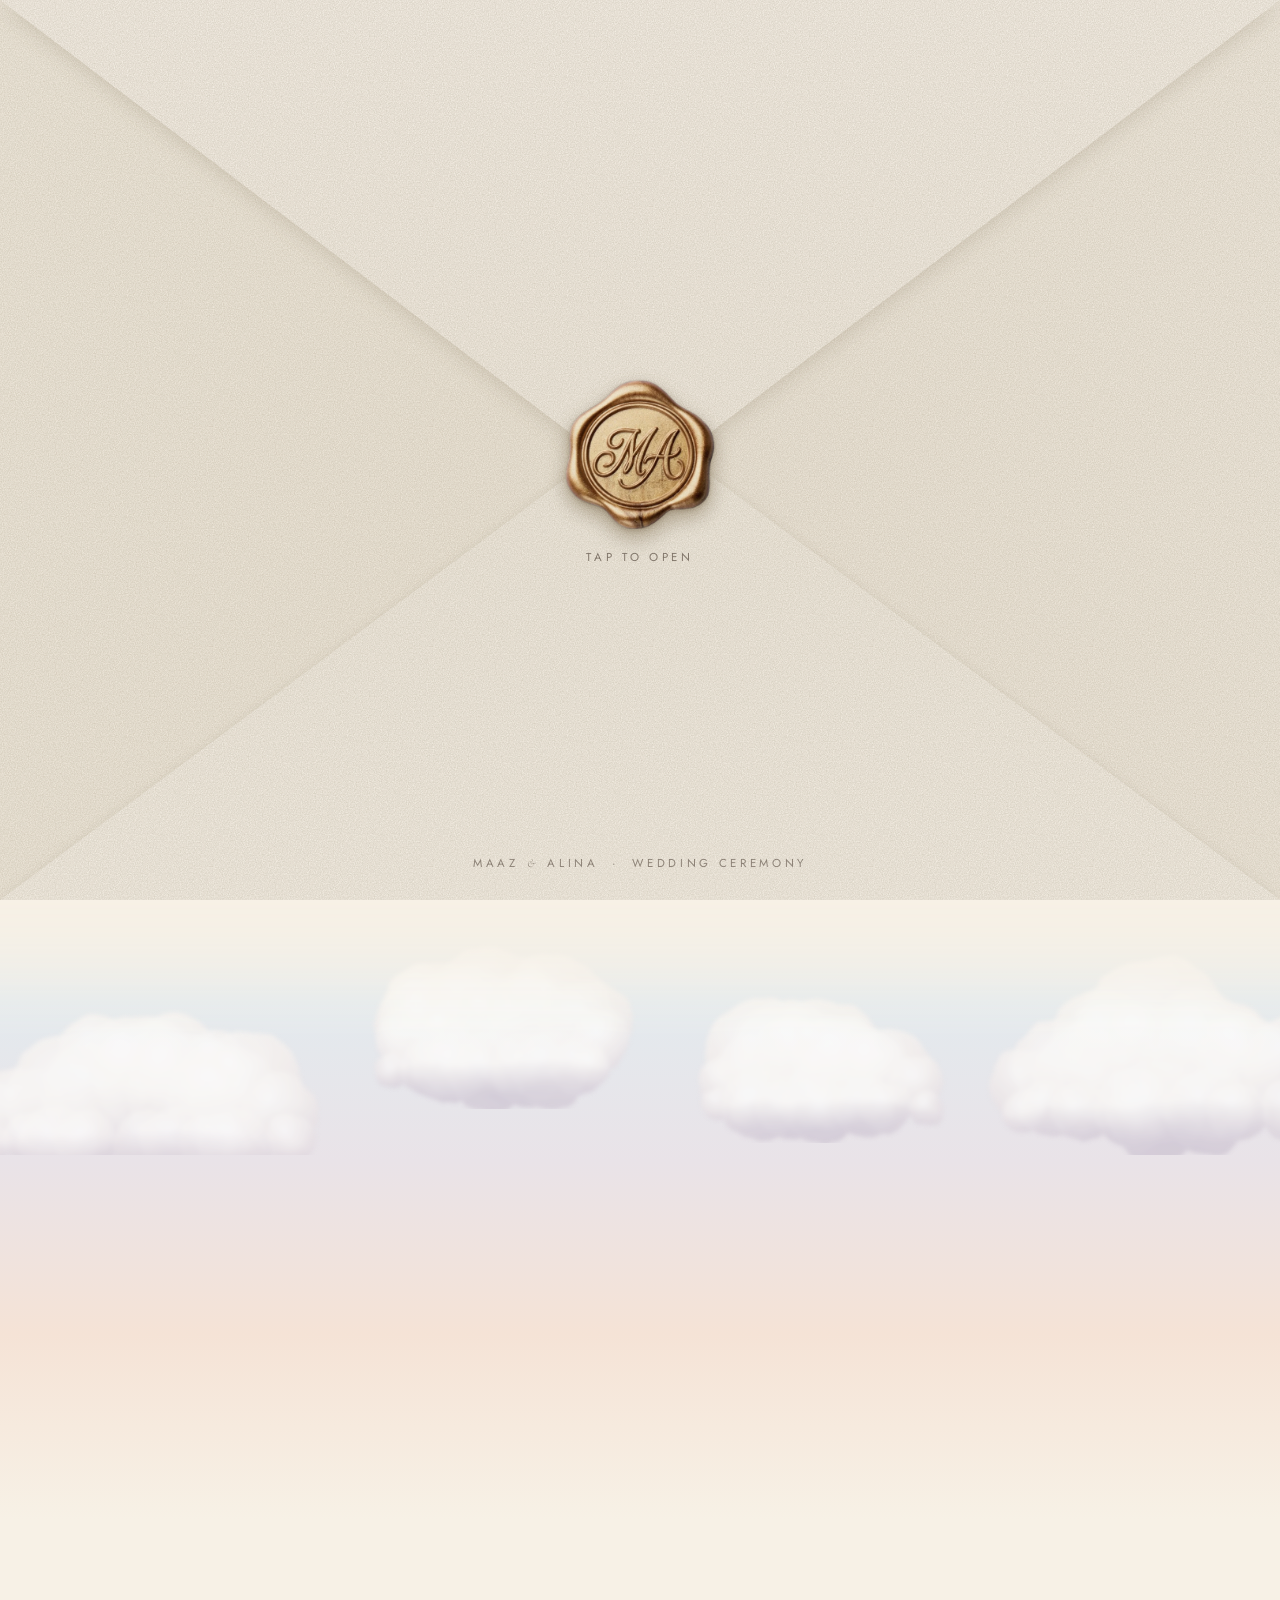
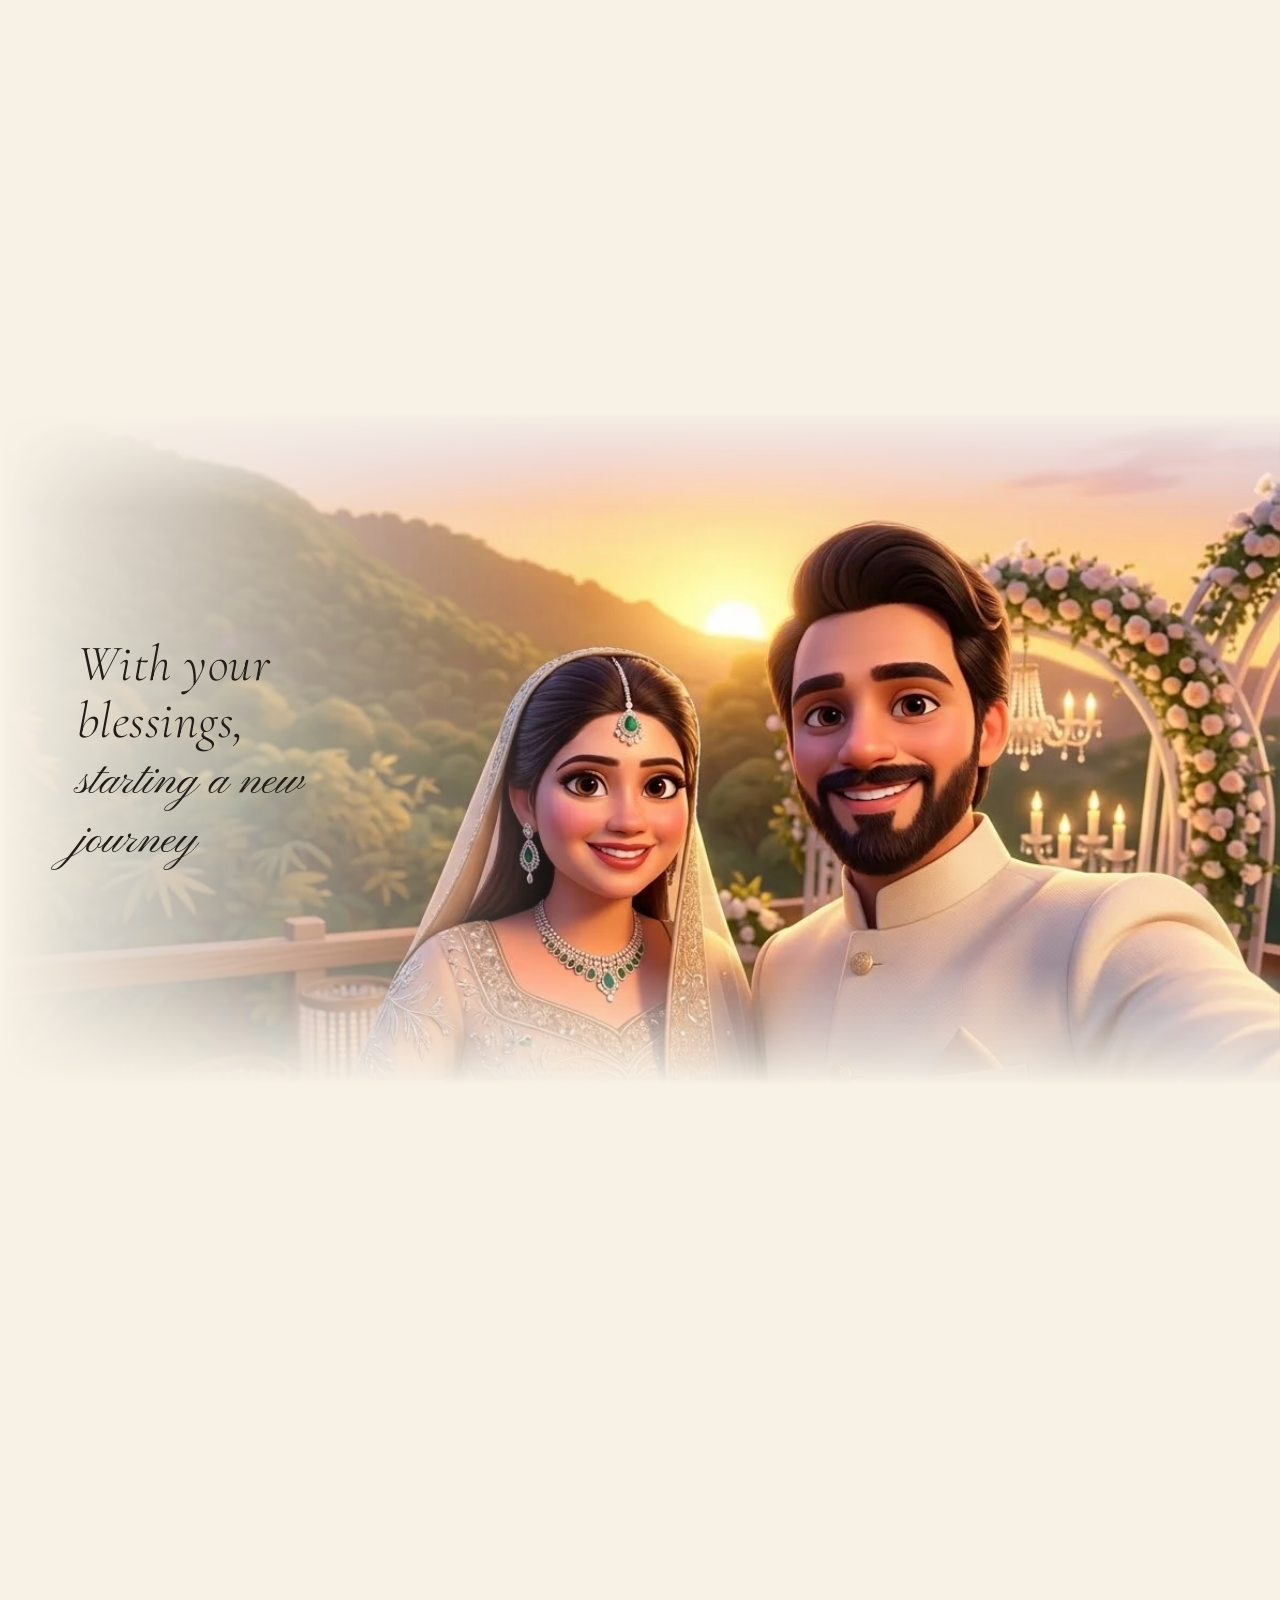
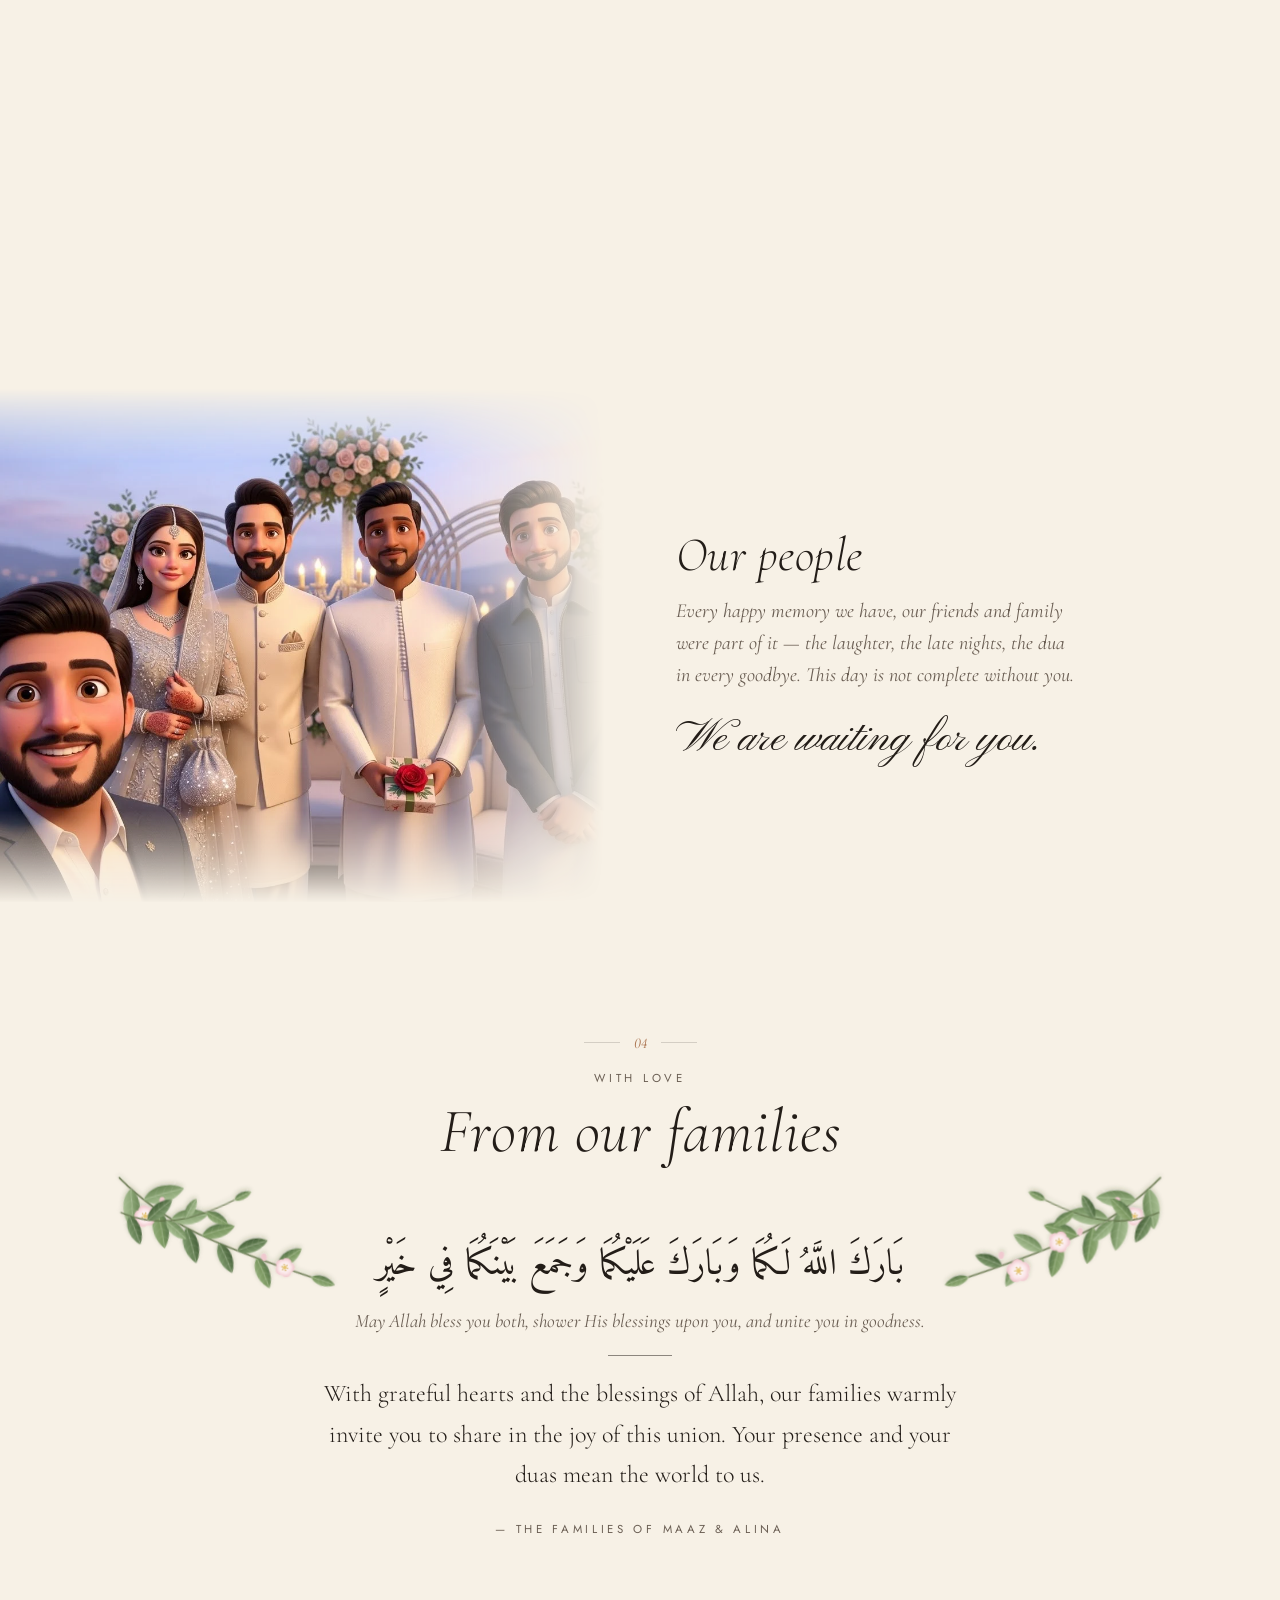
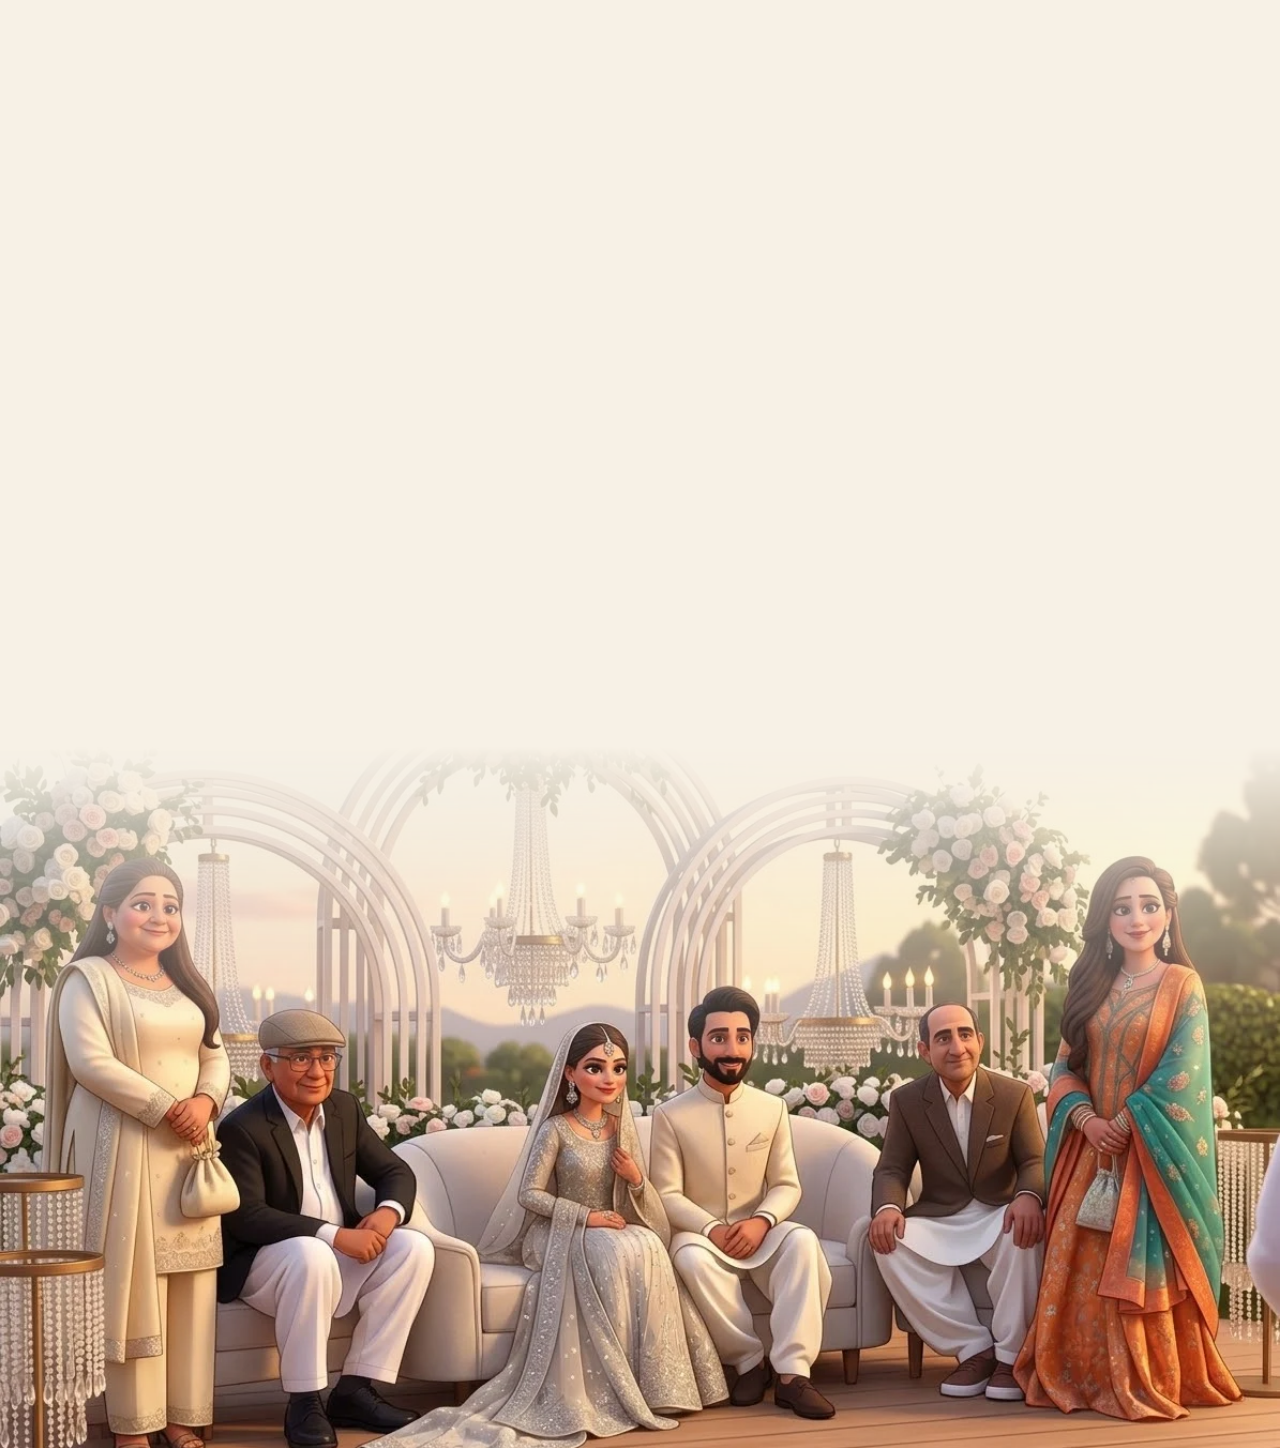
==== commit 71f604e9: "Preview cards: slightly smaller names, larger date line Co-Authored-By: Claude Opus 5.5 <noreply@ant" ====
--- a/barat-Akfarm-01/index.html
+++ b/barat-Akfarm-01/index.html
@@ -10,7 +10,7 @@
   <meta property="og:url" content="https://maaz-alina.vercel.app/barat-Akfarm-01/">
   <meta property="og:title" content="Maaz &amp; Alina · Wedding Ceremony">
   <meta property="og:description" content="Tuesday, 01 December 2026 · AK Farmhouse and Events, Lahore. Tap to open your invitation.">
-  <meta property="og:image" content="https://maaz-alina.vercel.app/assets/img/og-barat.jpg?v=5">
+  <meta property="og:image" content="https://maaz-alina.vercel.app/assets/img/og-barat.jpg?v=6">
   <meta property="og:image:type" content="image/jpeg">
   <meta property="og:image:width" content="1200">
   <meta property="og:image:height" content="630">
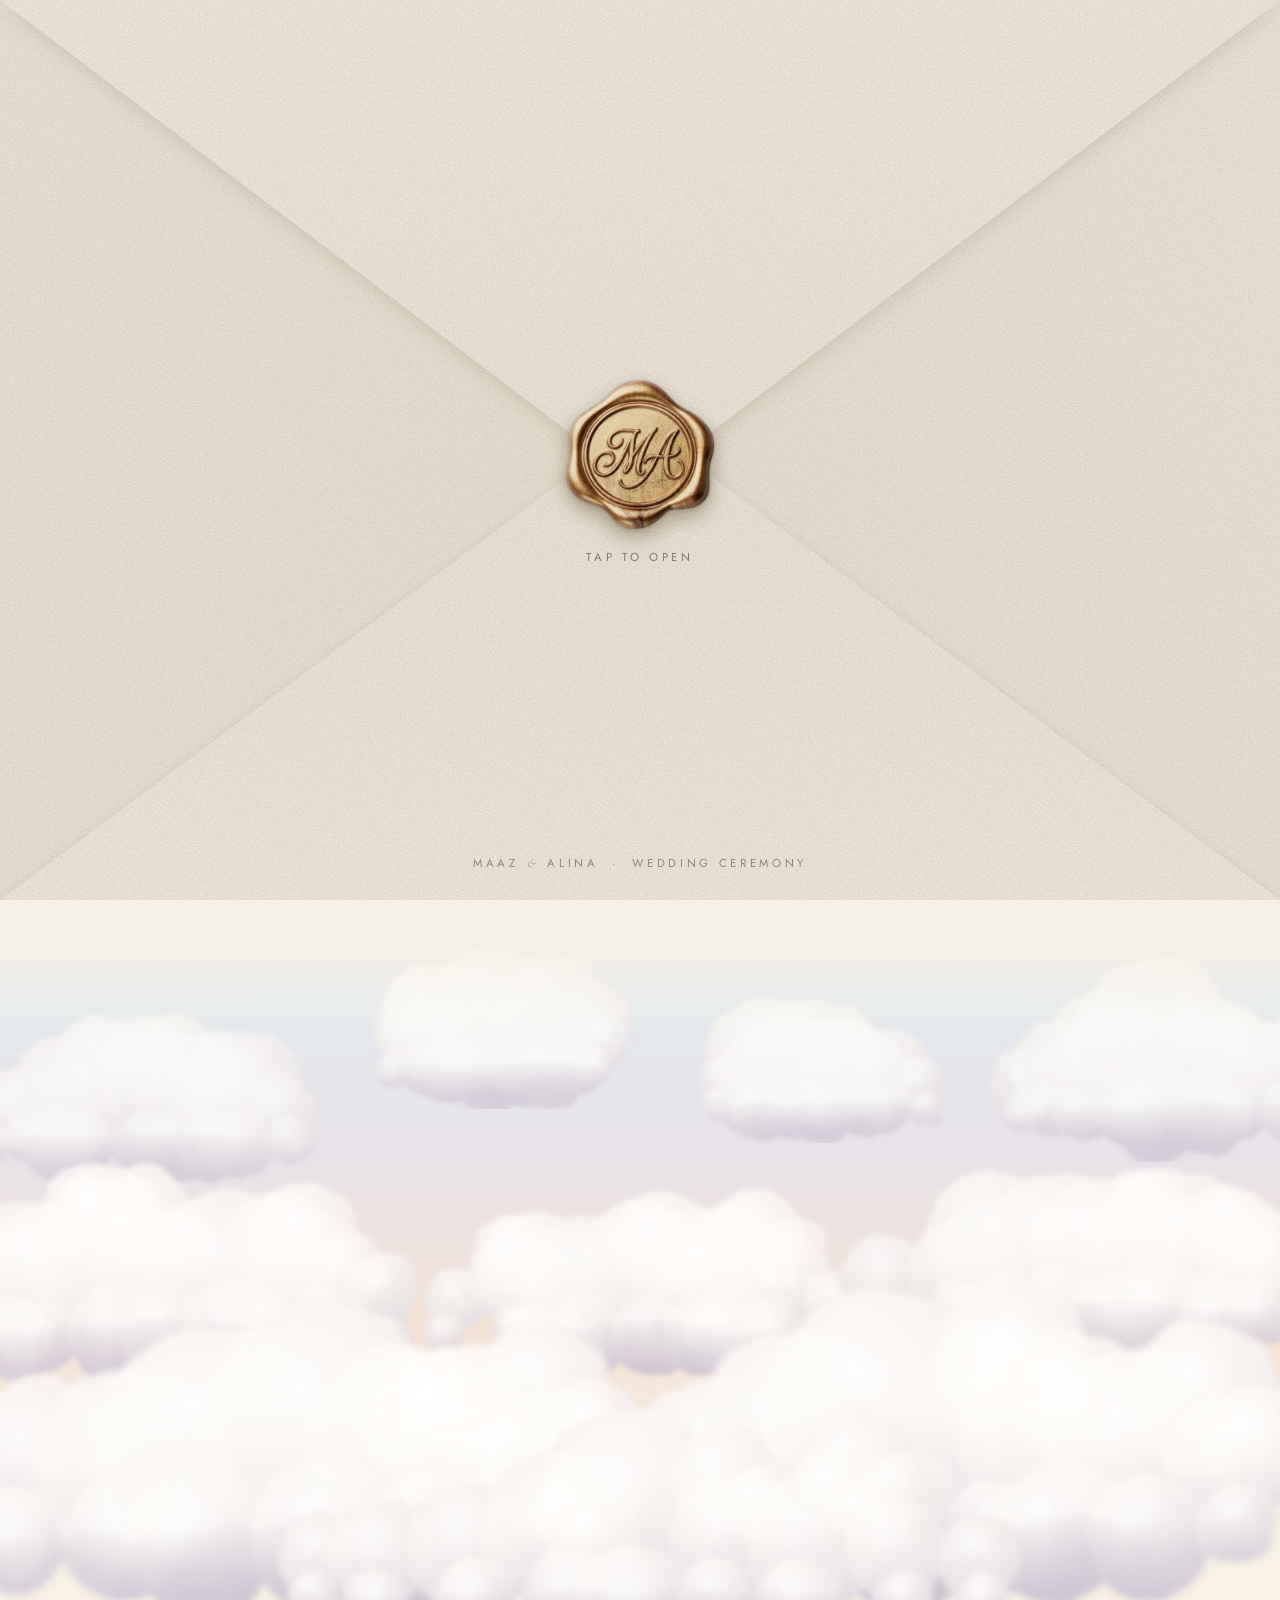
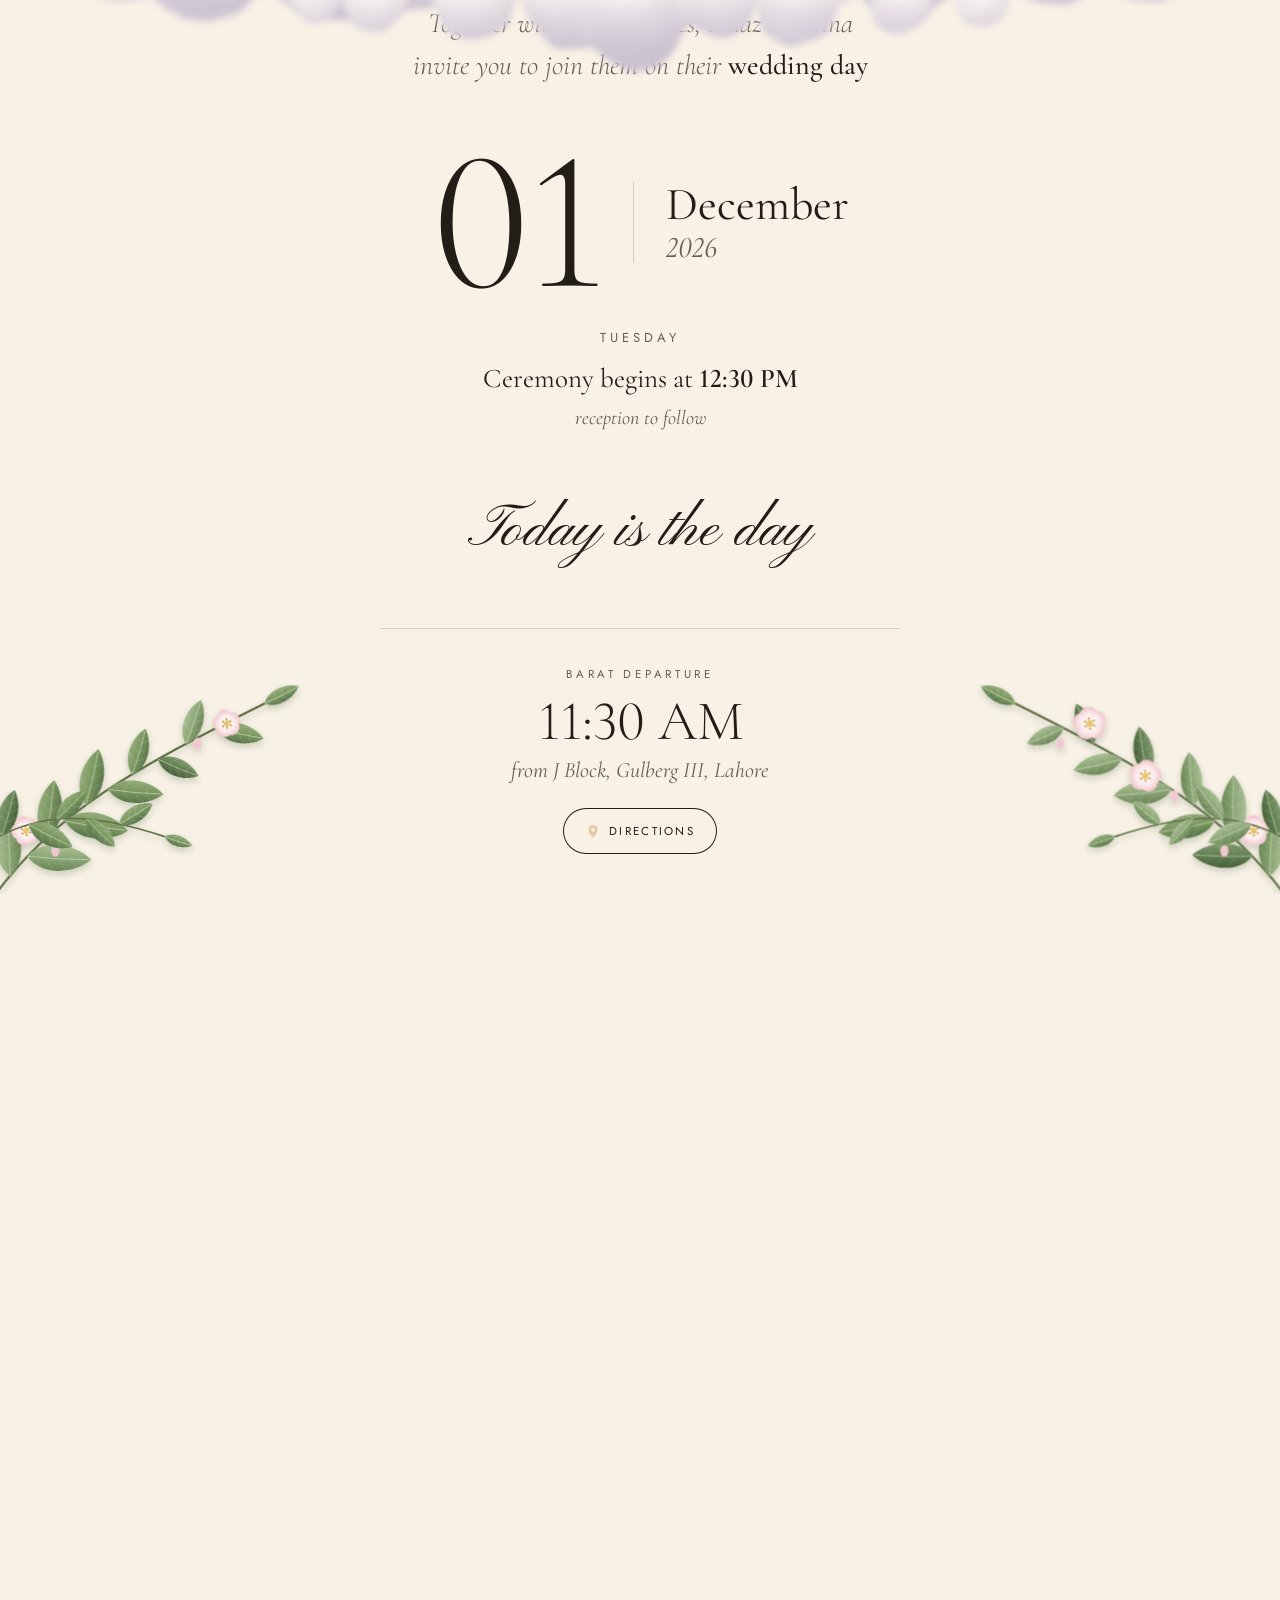
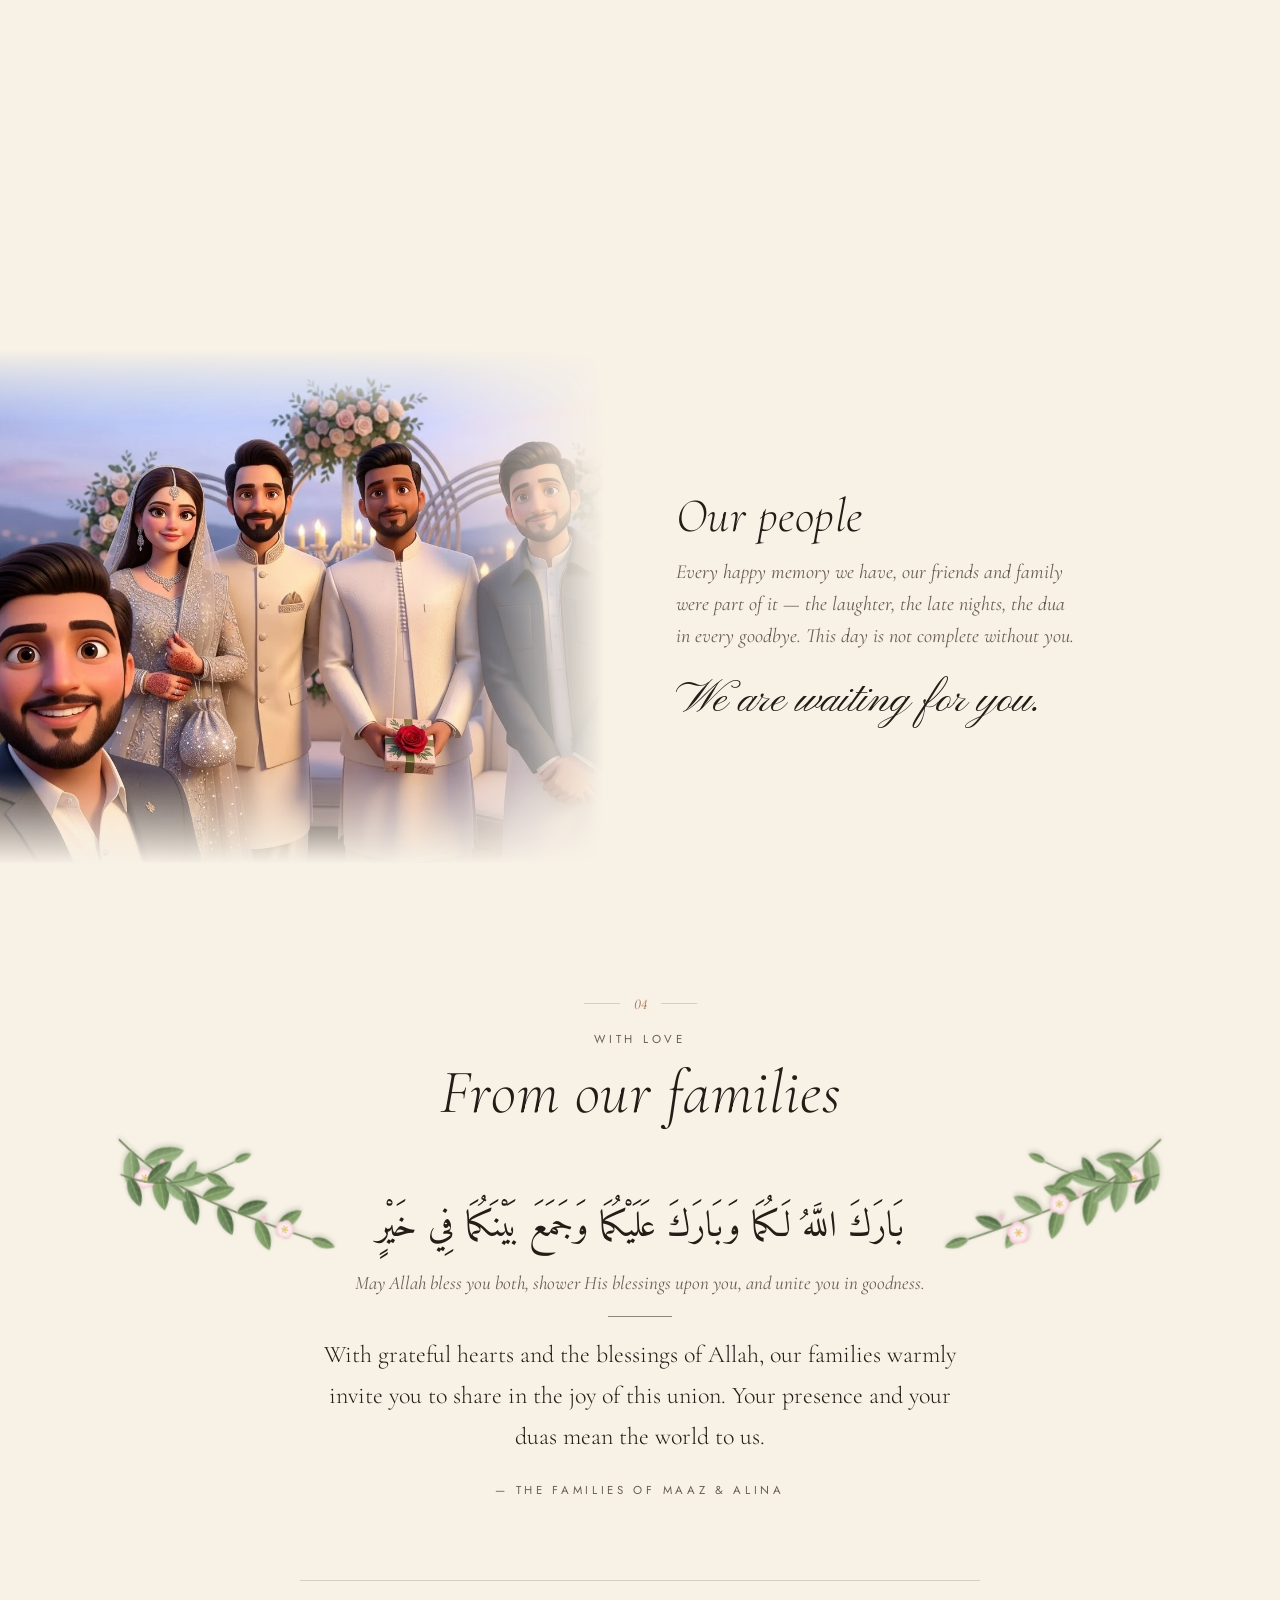
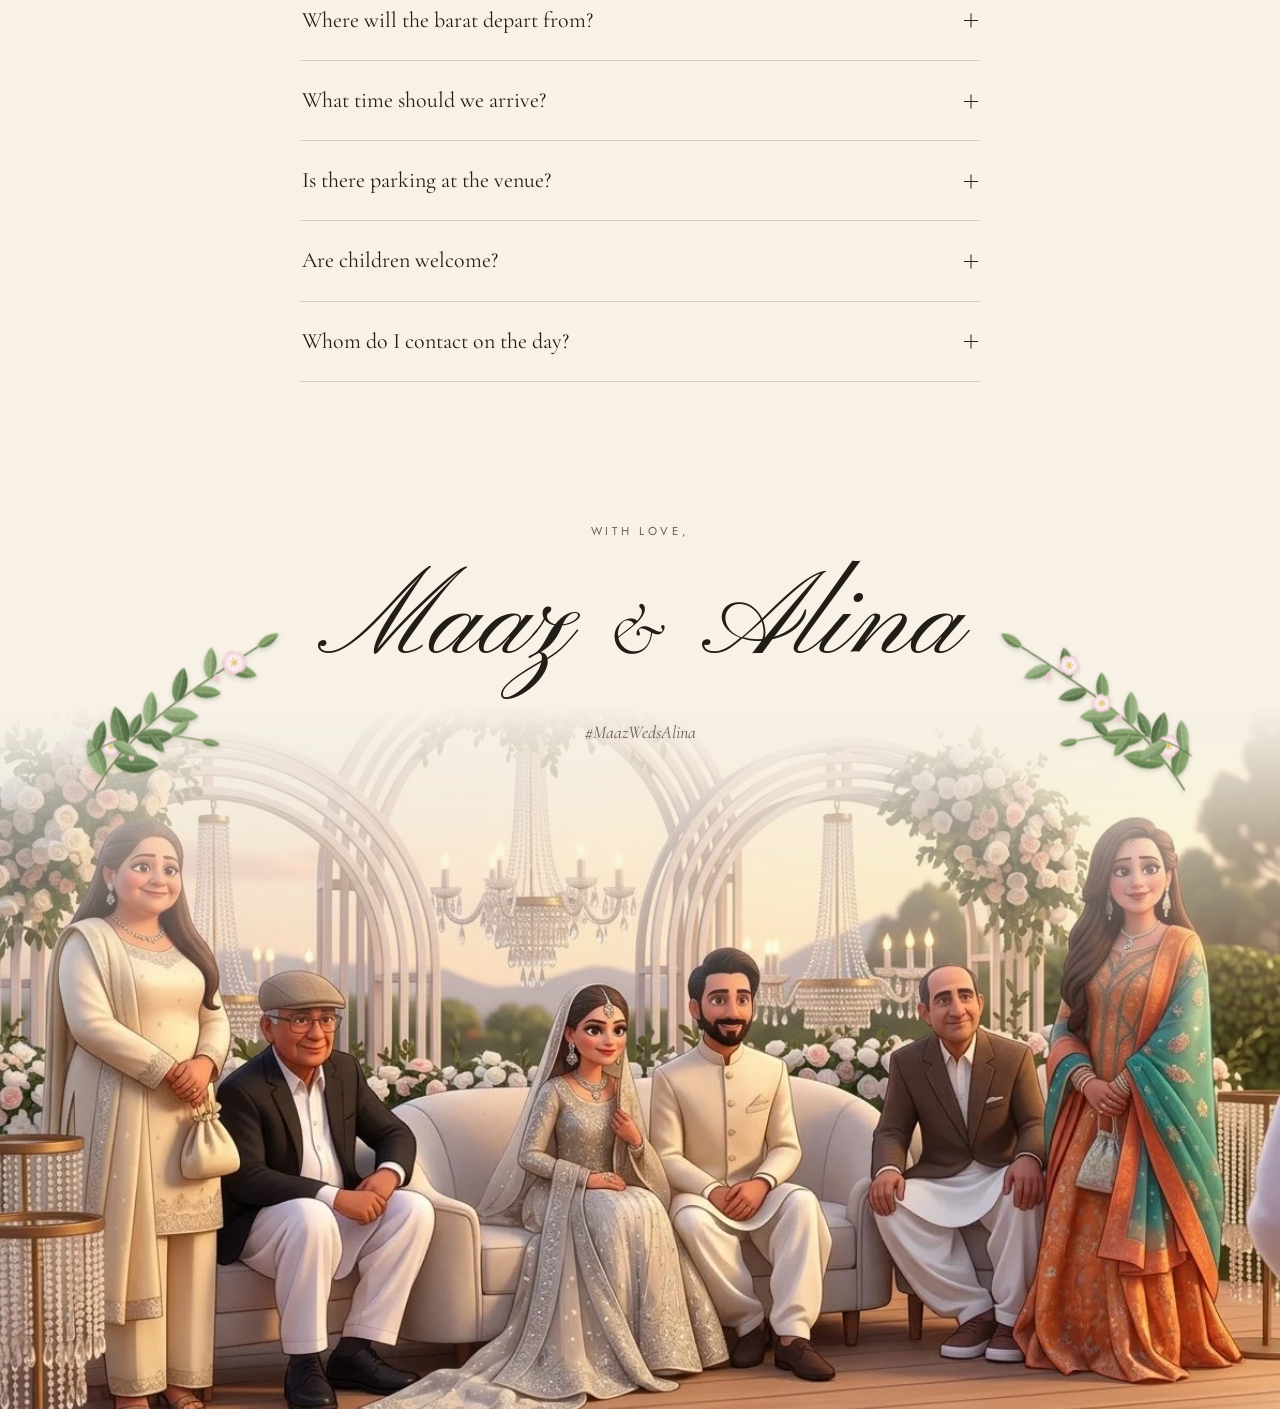
==== commit 23d40dcd: "Faint leafy branch in the corner of the preview cards Co-Authored-By: Claude Opus 5.5 <noreply@anthr" ====
--- a/barat-Akfarm-01/index.html
+++ b/barat-Akfarm-01/index.html
@@ -10,7 +10,7 @@
   <meta property="og:url" content="https://maaz-alina.vercel.app/barat-Akfarm-01/">
   <meta property="og:title" content="Maaz &amp; Alina · Wedding Ceremony">
   <meta property="og:description" content="Tuesday, 01 December 2026 · AK Farmhouse and Events, Lahore. Tap to open your invitation.">
-  <meta property="og:image" content="https://maaz-alina.vercel.app/assets/img/og-barat.jpg?v=6">
+  <meta property="og:image" content="https://maaz-alina.vercel.app/assets/img/og-barat.jpg?v=7">
   <meta property="og:image:type" content="image/jpeg">
   <meta property="og:image:width" content="1200">
   <meta property="og:image:height" content="630">
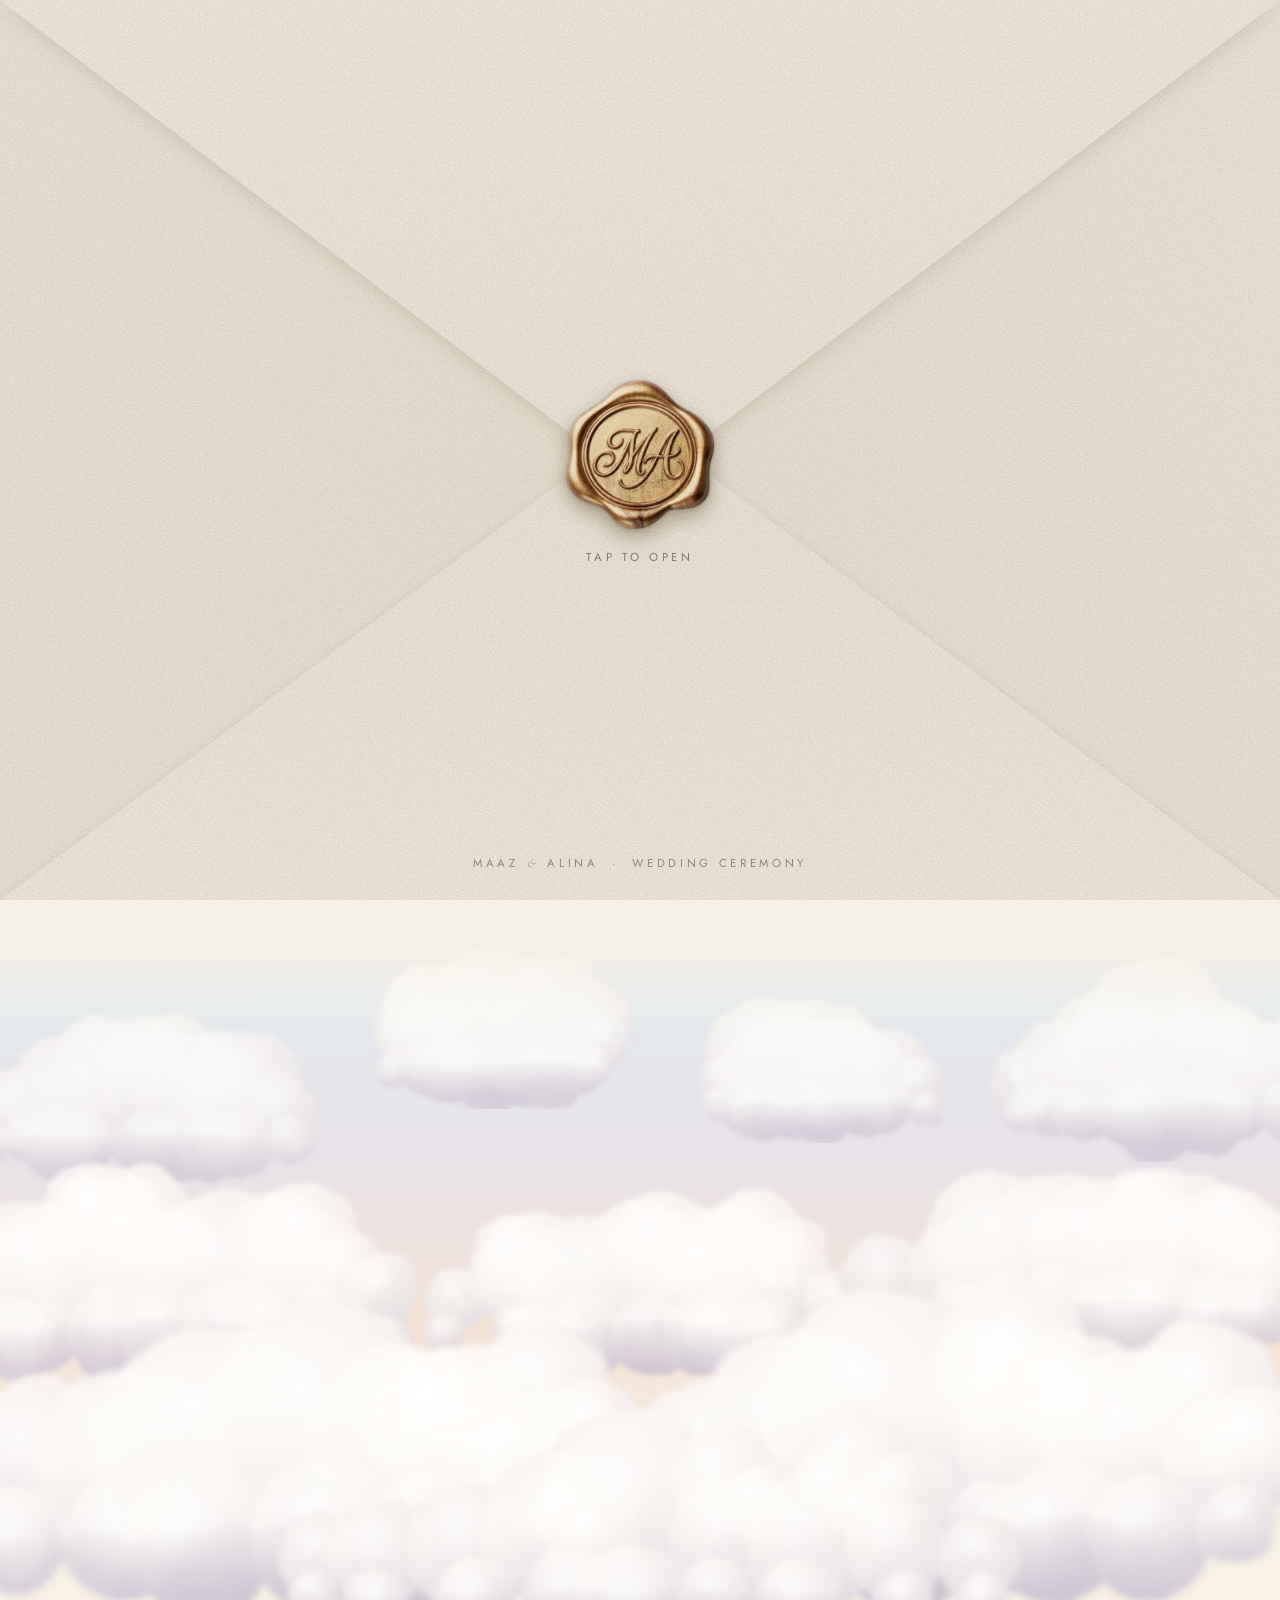
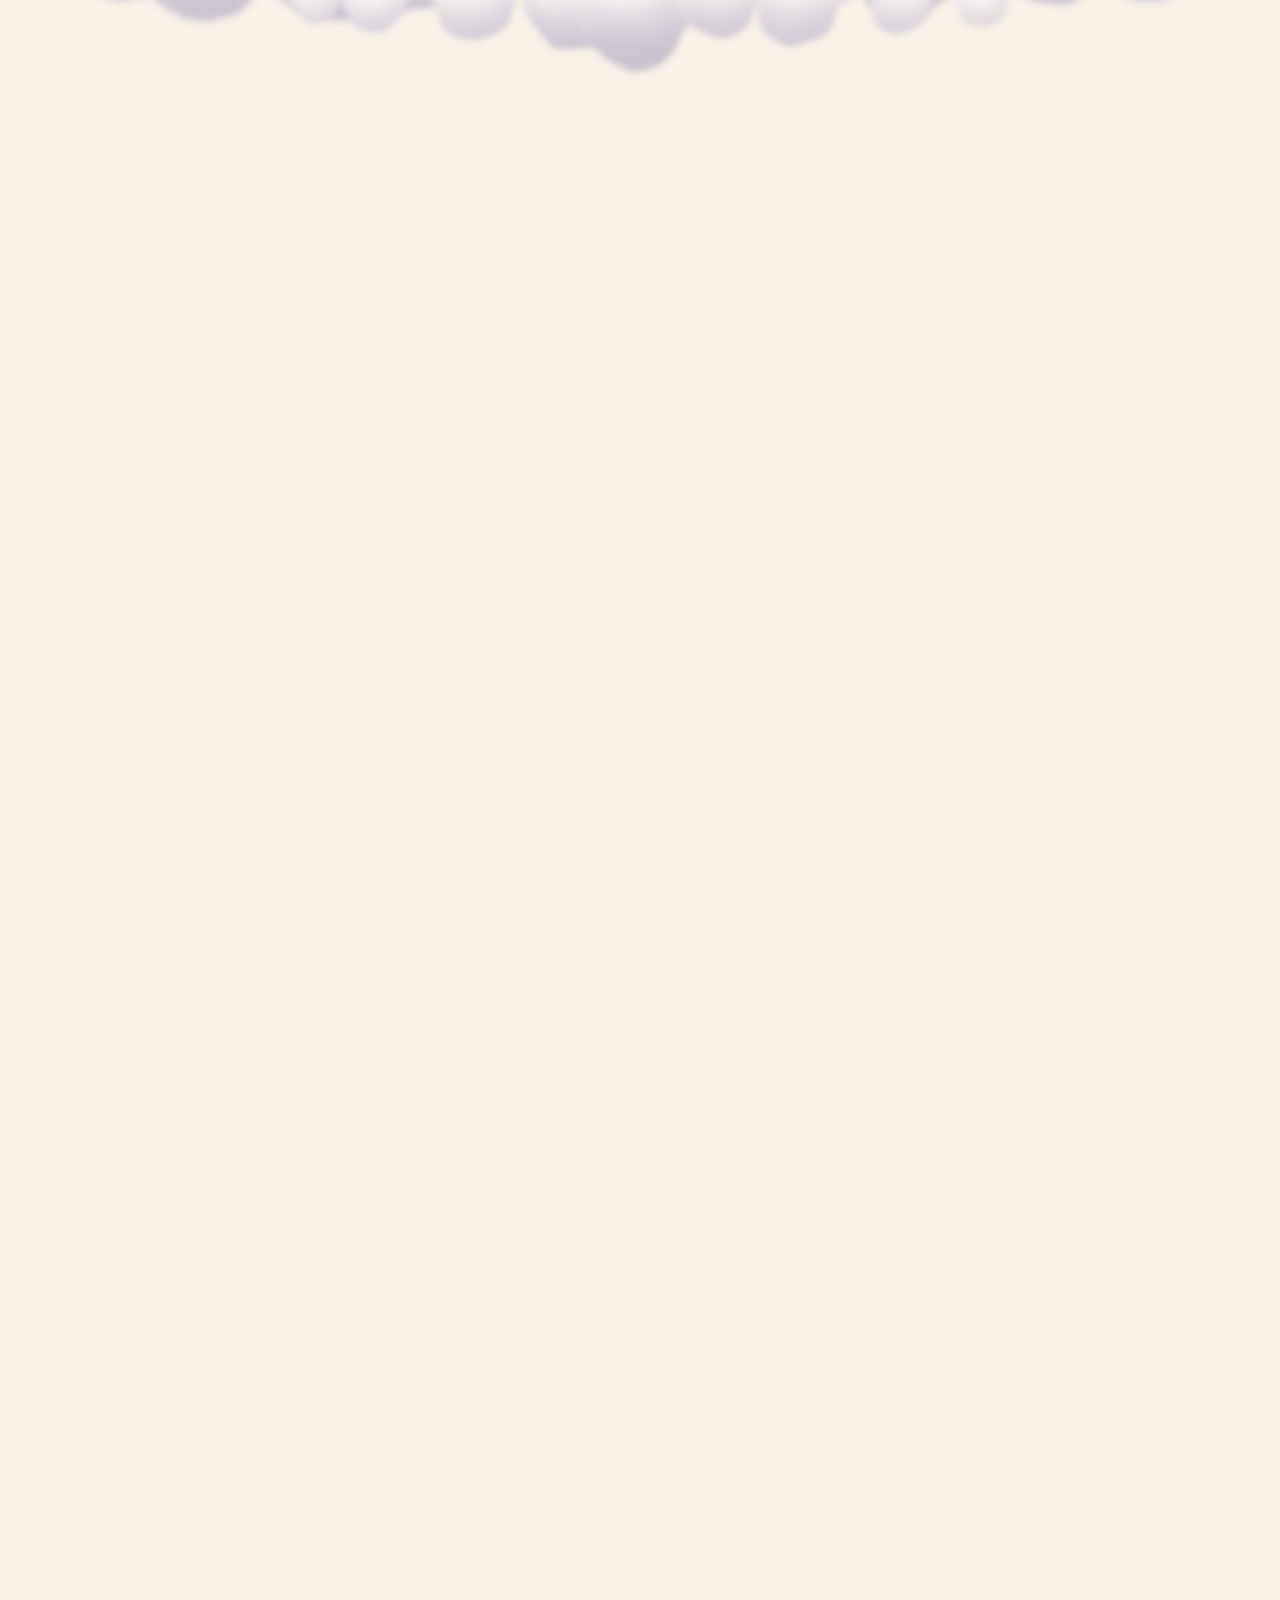
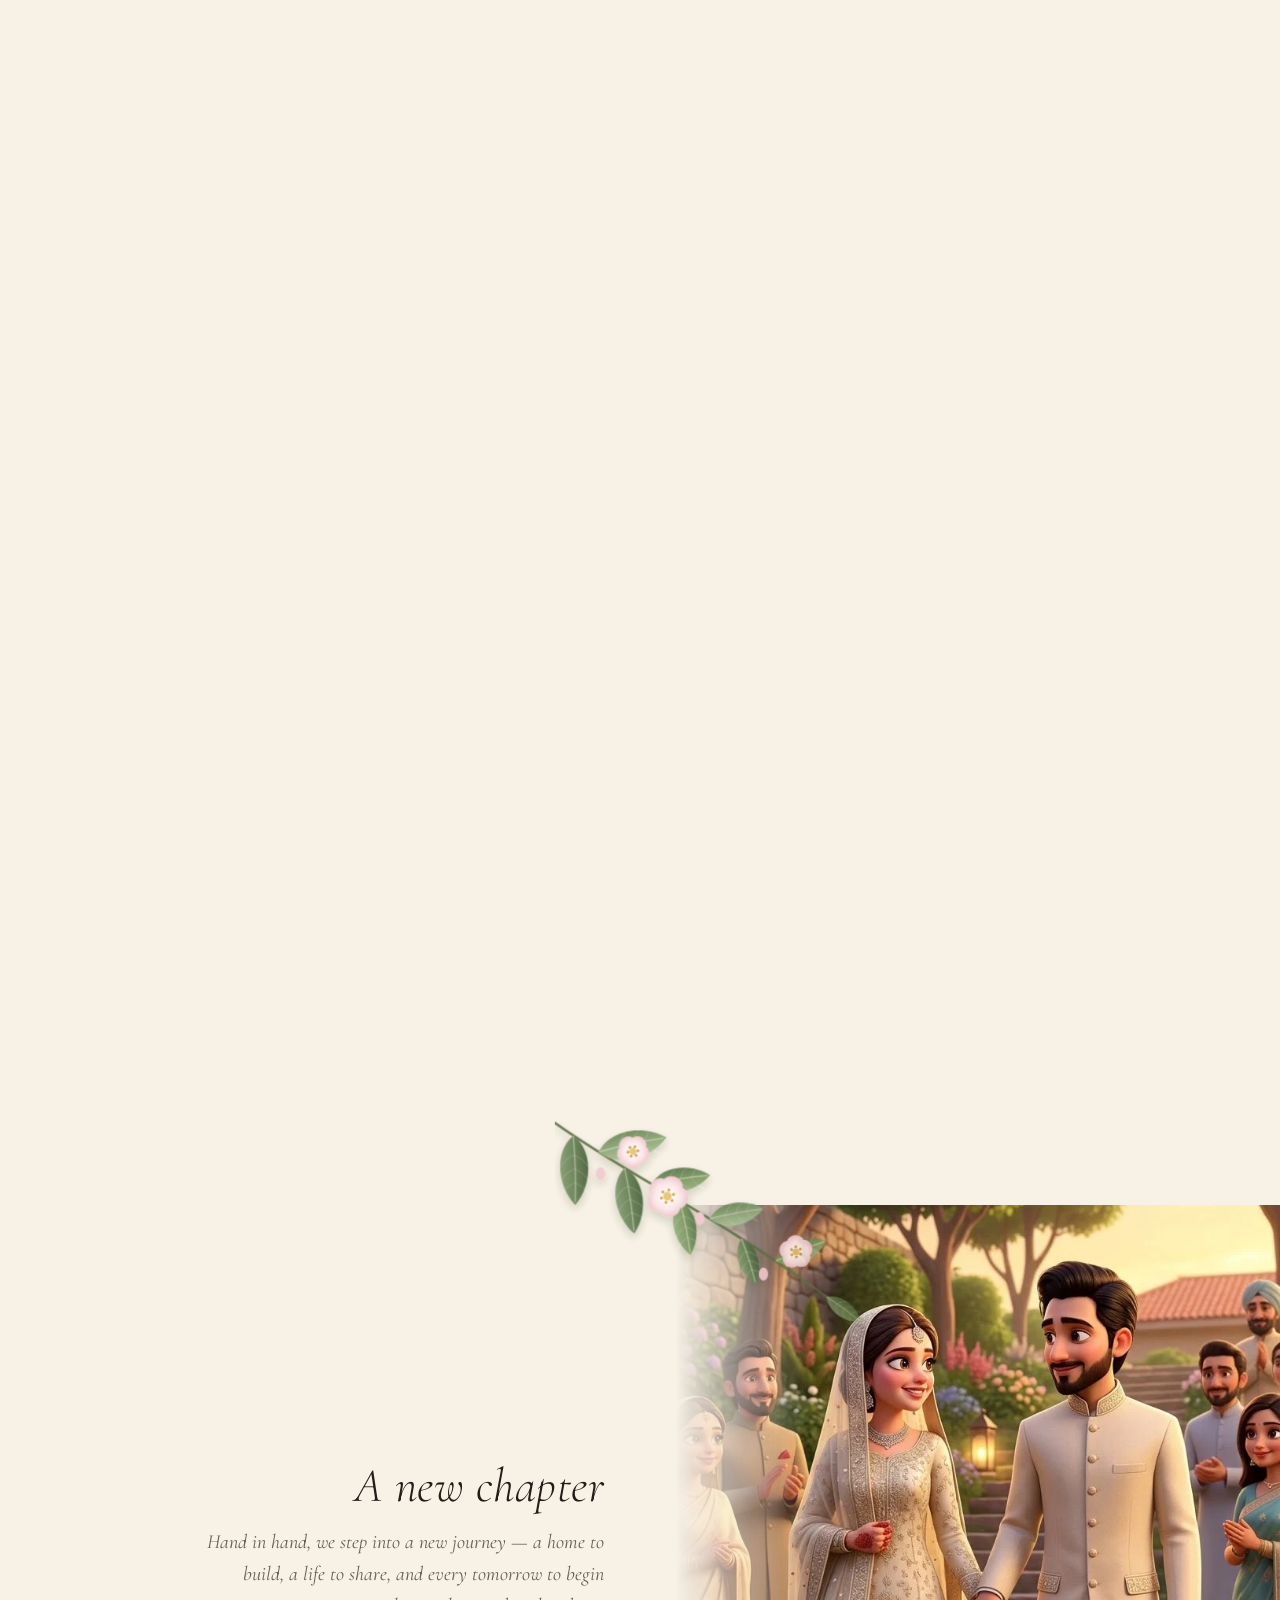
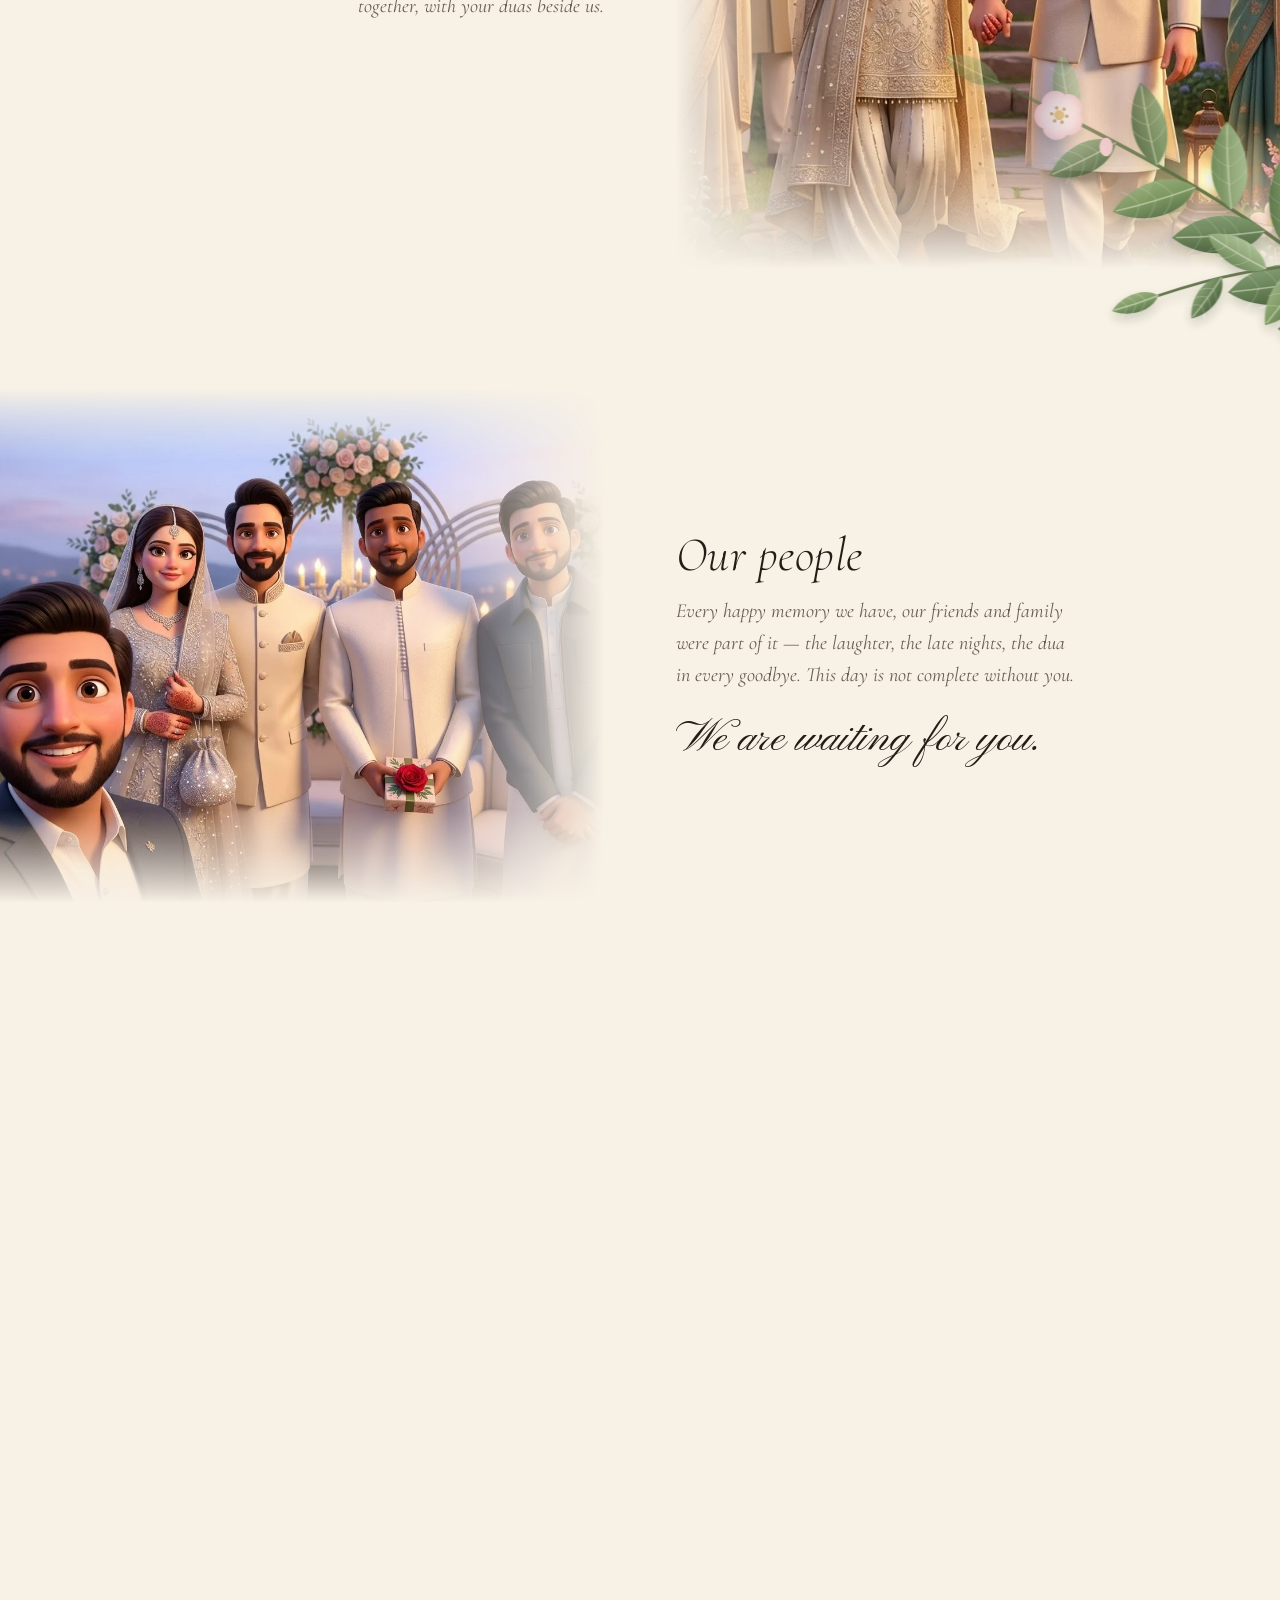
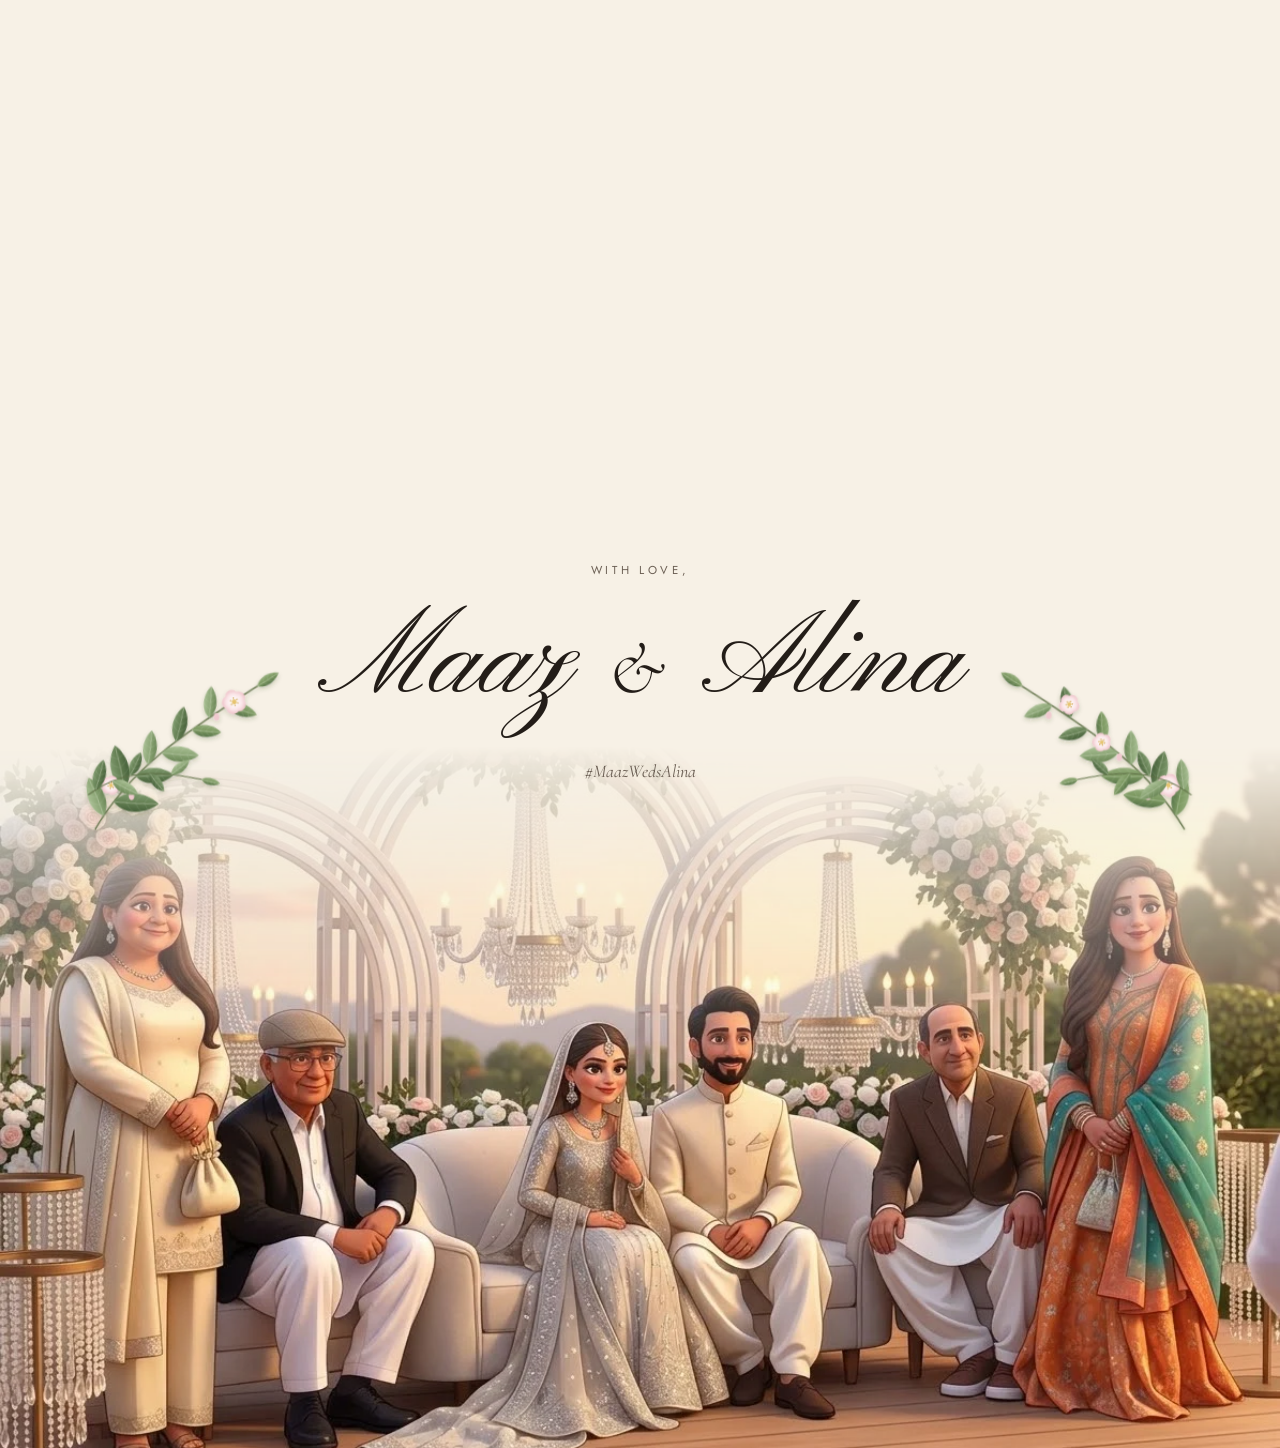
==== commit f5550f36: "Lighter music generation on load The built-in piano is rendered at 22 kHz (its tone is softened abov" ====
--- a/barat-Akfarm-01/index.html
+++ b/barat-Akfarm-01/index.html
@@ -23,7 +23,7 @@
   <link rel="preconnect" href="https://fonts.googleapis.com">
   <link rel="preconnect" href="https://fonts.gstatic.com" crossorigin>
   <link href="https://fonts.googleapis.com/css2?family=Amiri&family=Cormorant+Garamond:ital,wght@0,300;0,400;0,500;0,600;1,400&family=Jost:wght@300;400&family=Noto+Nastaliq+Urdu:wght@400;500&family=Pinyon+Script&display=swap" rel="stylesheet">
-  <link rel="stylesheet" href="../assets/css/style.css?v=20261103032117">
+  <link rel="stylesheet" href="../assets/css/style.css?v=20261103032835">
 </head>
 <body data-mode="barat" class="is-locked">
   <svg class="defs" aria-hidden="true" width="0" height="0">
@@ -65,7 +65,7 @@
   <audio id="bgm" loop preload="none"></audio>
 
   <script>window.BASE = '../';</script>
-  <script src="../assets/js/content.js?v=20261103032117"></script>
-  <script src="../assets/js/main.js?v=20261103032117"></script>
+  <script src="../assets/js/content.js?v=20261103032835"></script>
+  <script src="../assets/js/main.js?v=20261103032835"></script>
 </body>
 </html>
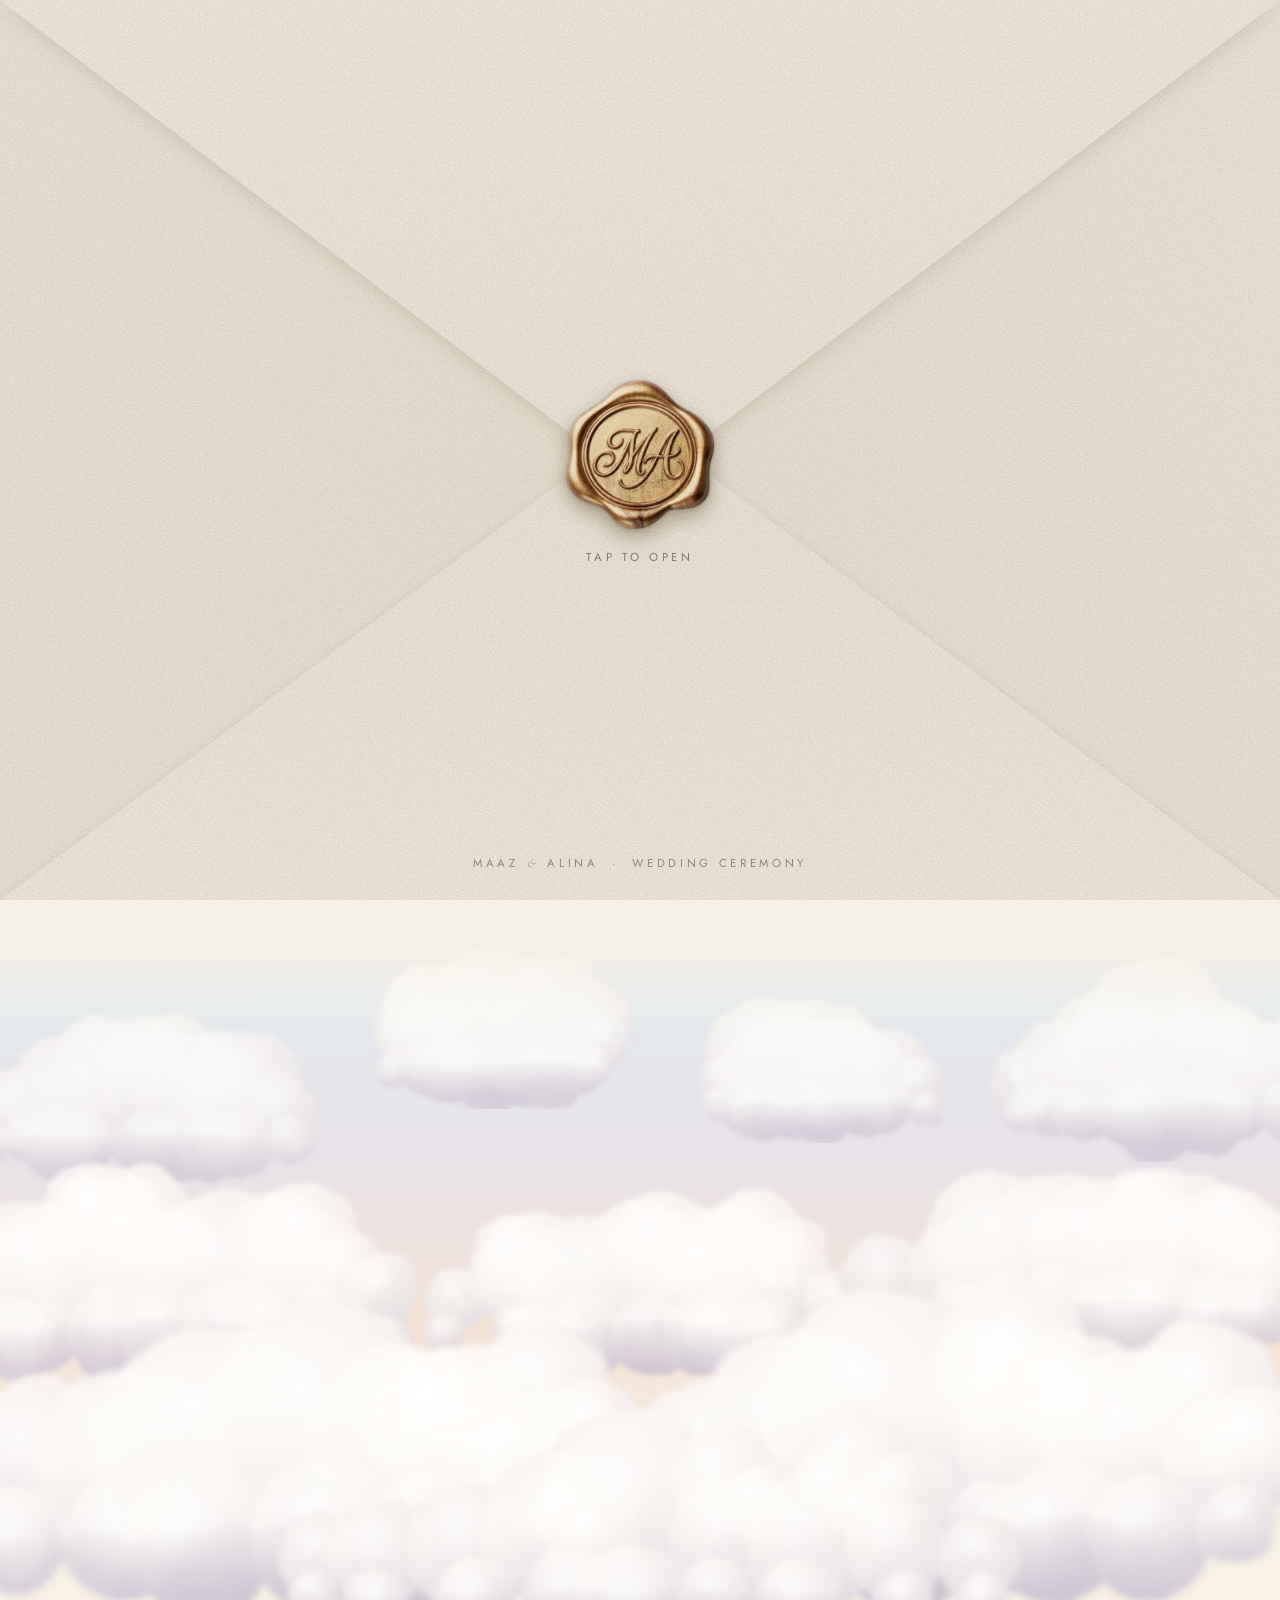
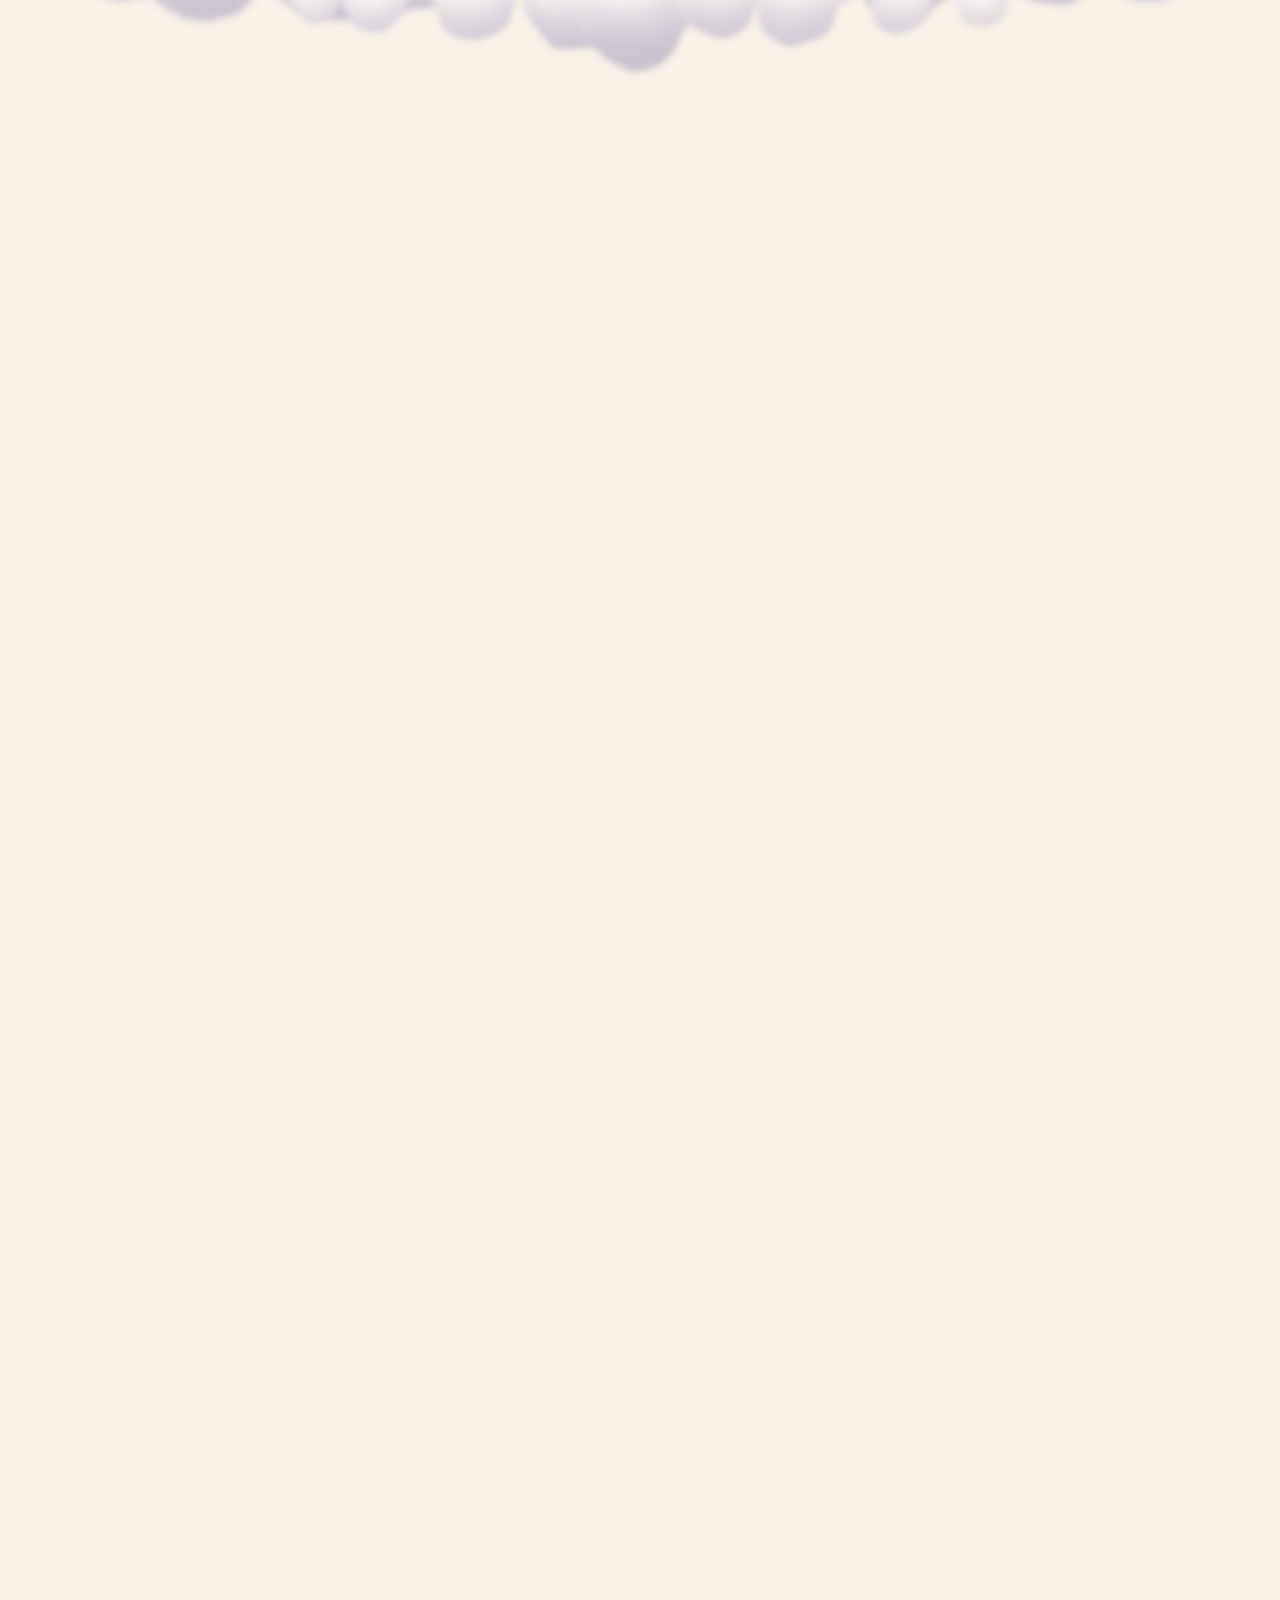
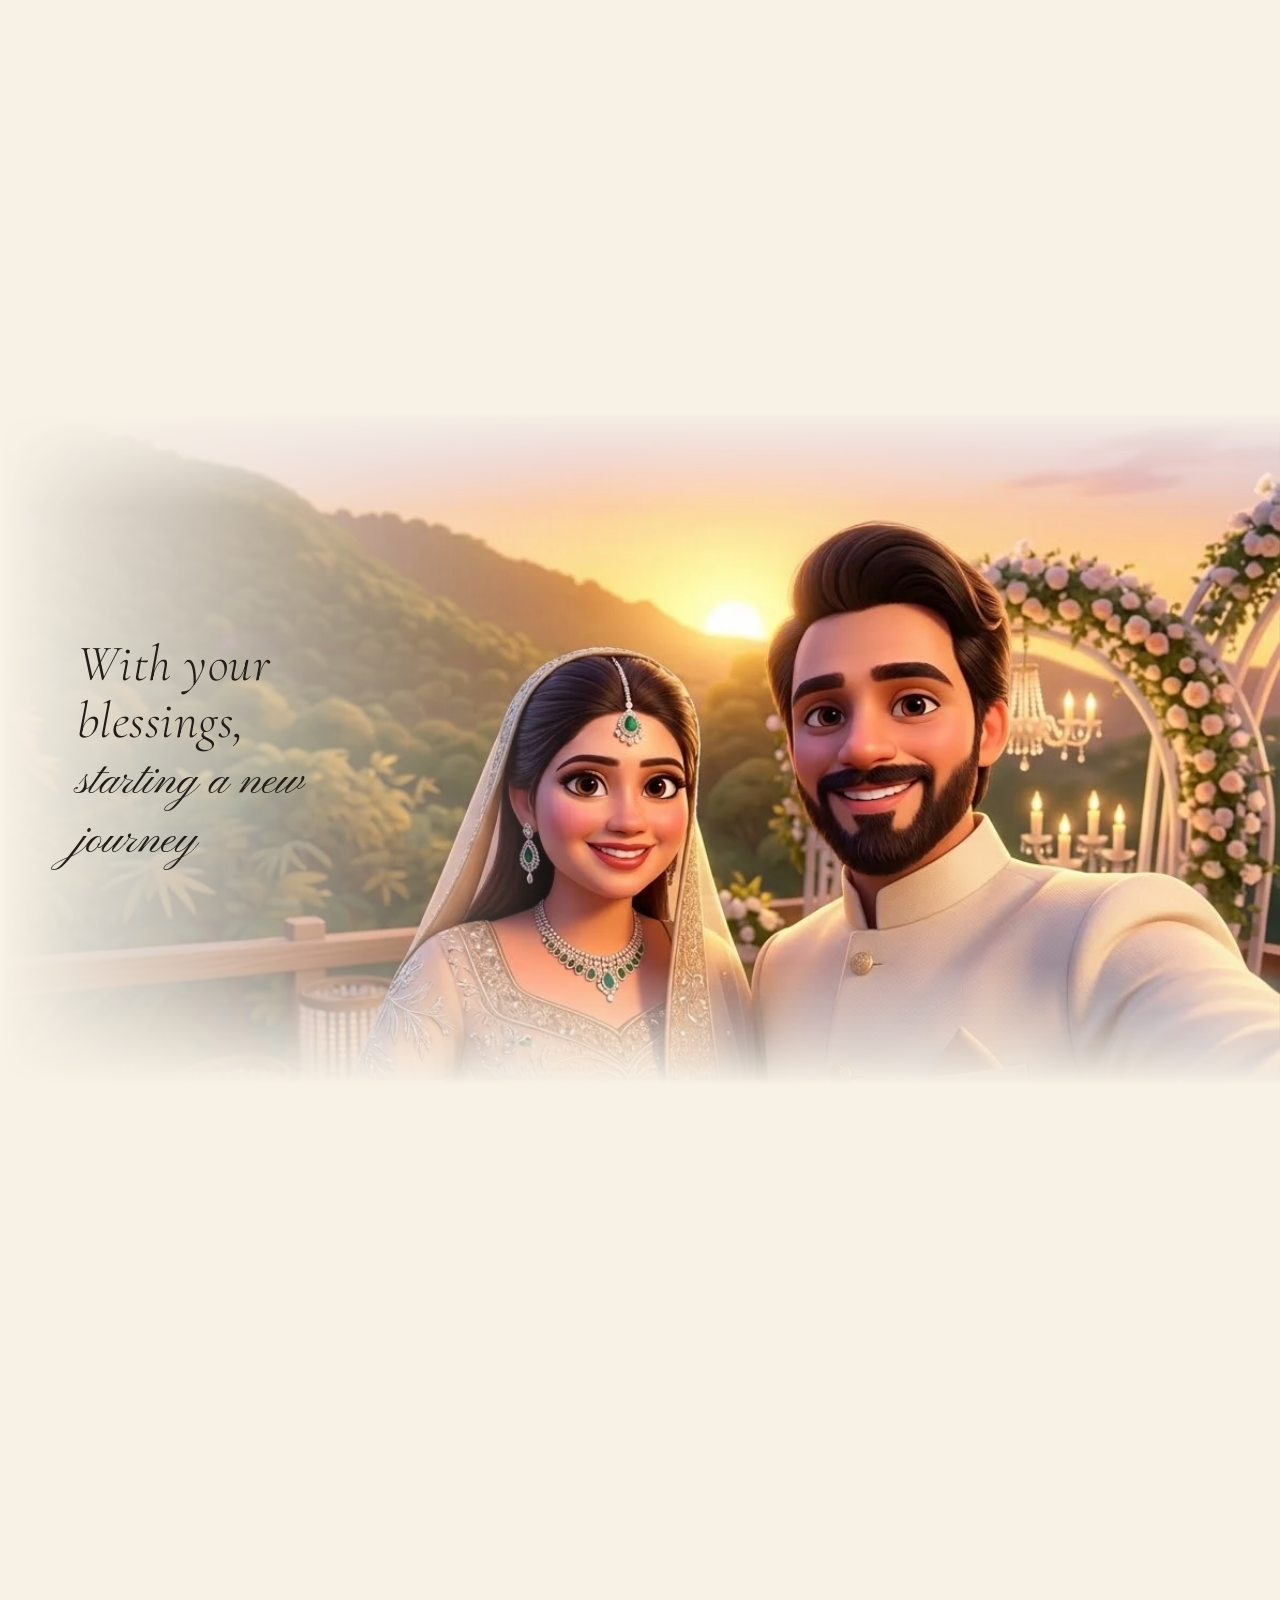
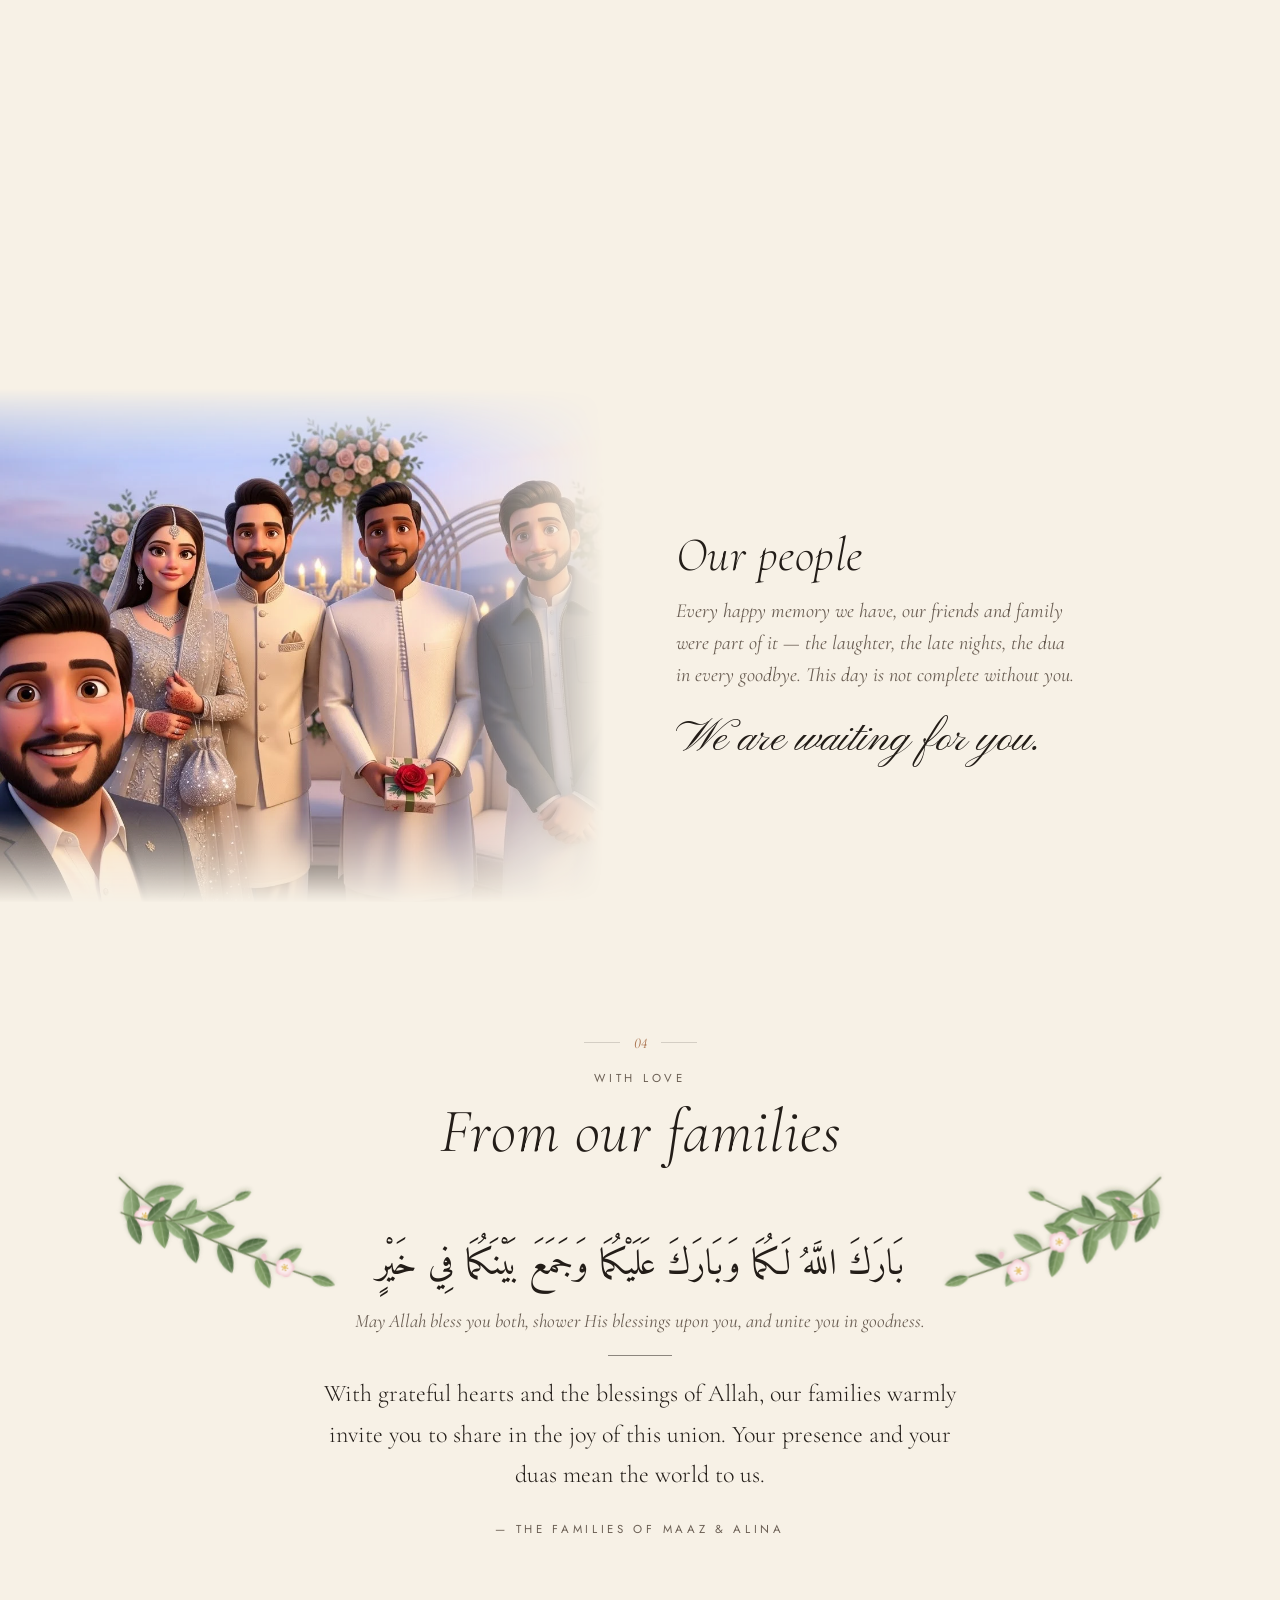
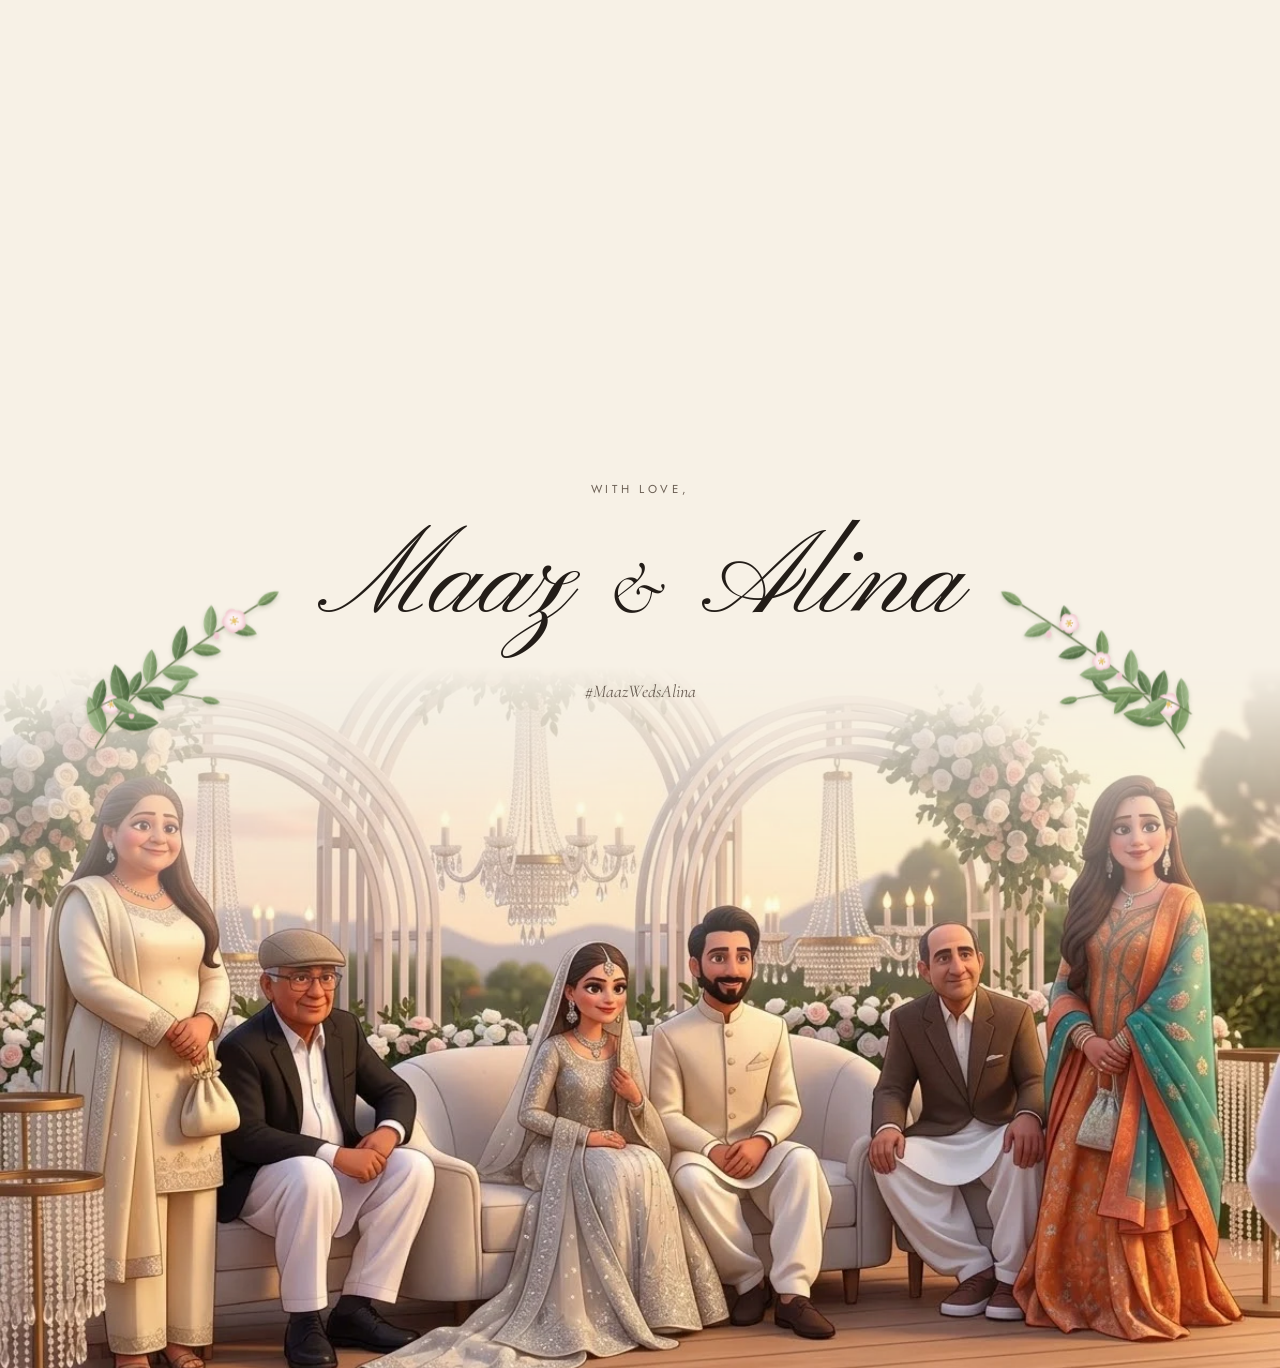
==== commit c80747cb: "Remove the children question from the FAQ Co-Authored-By: Claude Opus 5.5 <noreply@anthropic.com>" ====
--- a/barat-Akfarm-01/index.html
+++ b/barat-Akfarm-01/index.html
@@ -23,7 +23,7 @@
   <link rel="preconnect" href="https://fonts.googleapis.com">
   <link rel="preconnect" href="https://fonts.gstatic.com" crossorigin>
   <link href="https://fonts.googleapis.com/css2?family=Amiri&family=Cormorant+Garamond:ital,wght@0,300;0,400;0,500;0,600;1,400&family=Jost:wght@300;400&family=Noto+Nastaliq+Urdu:wght@400;500&family=Pinyon+Script&display=swap" rel="stylesheet">
-  <link rel="stylesheet" href="../assets/css/style.css?v=20261103032835">
+  <link rel="stylesheet" href="../assets/css/style.css?v=20261109002645">
 </head>
 <body data-mode="barat" class="is-locked">
   <svg class="defs" aria-hidden="true" width="0" height="0">
@@ -65,7 +65,7 @@
   <audio id="bgm" loop preload="none"></audio>
 
   <script>window.BASE = '../';</script>
-  <script src="../assets/js/content.js?v=20261103032835"></script>
-  <script src="../assets/js/main.js?v=20261103032835"></script>
+  <script src="../assets/js/content.js?v=20261109002645"></script>
+  <script src="../assets/js/main.js?v=20261109002645"></script>
 </body>
 </html>
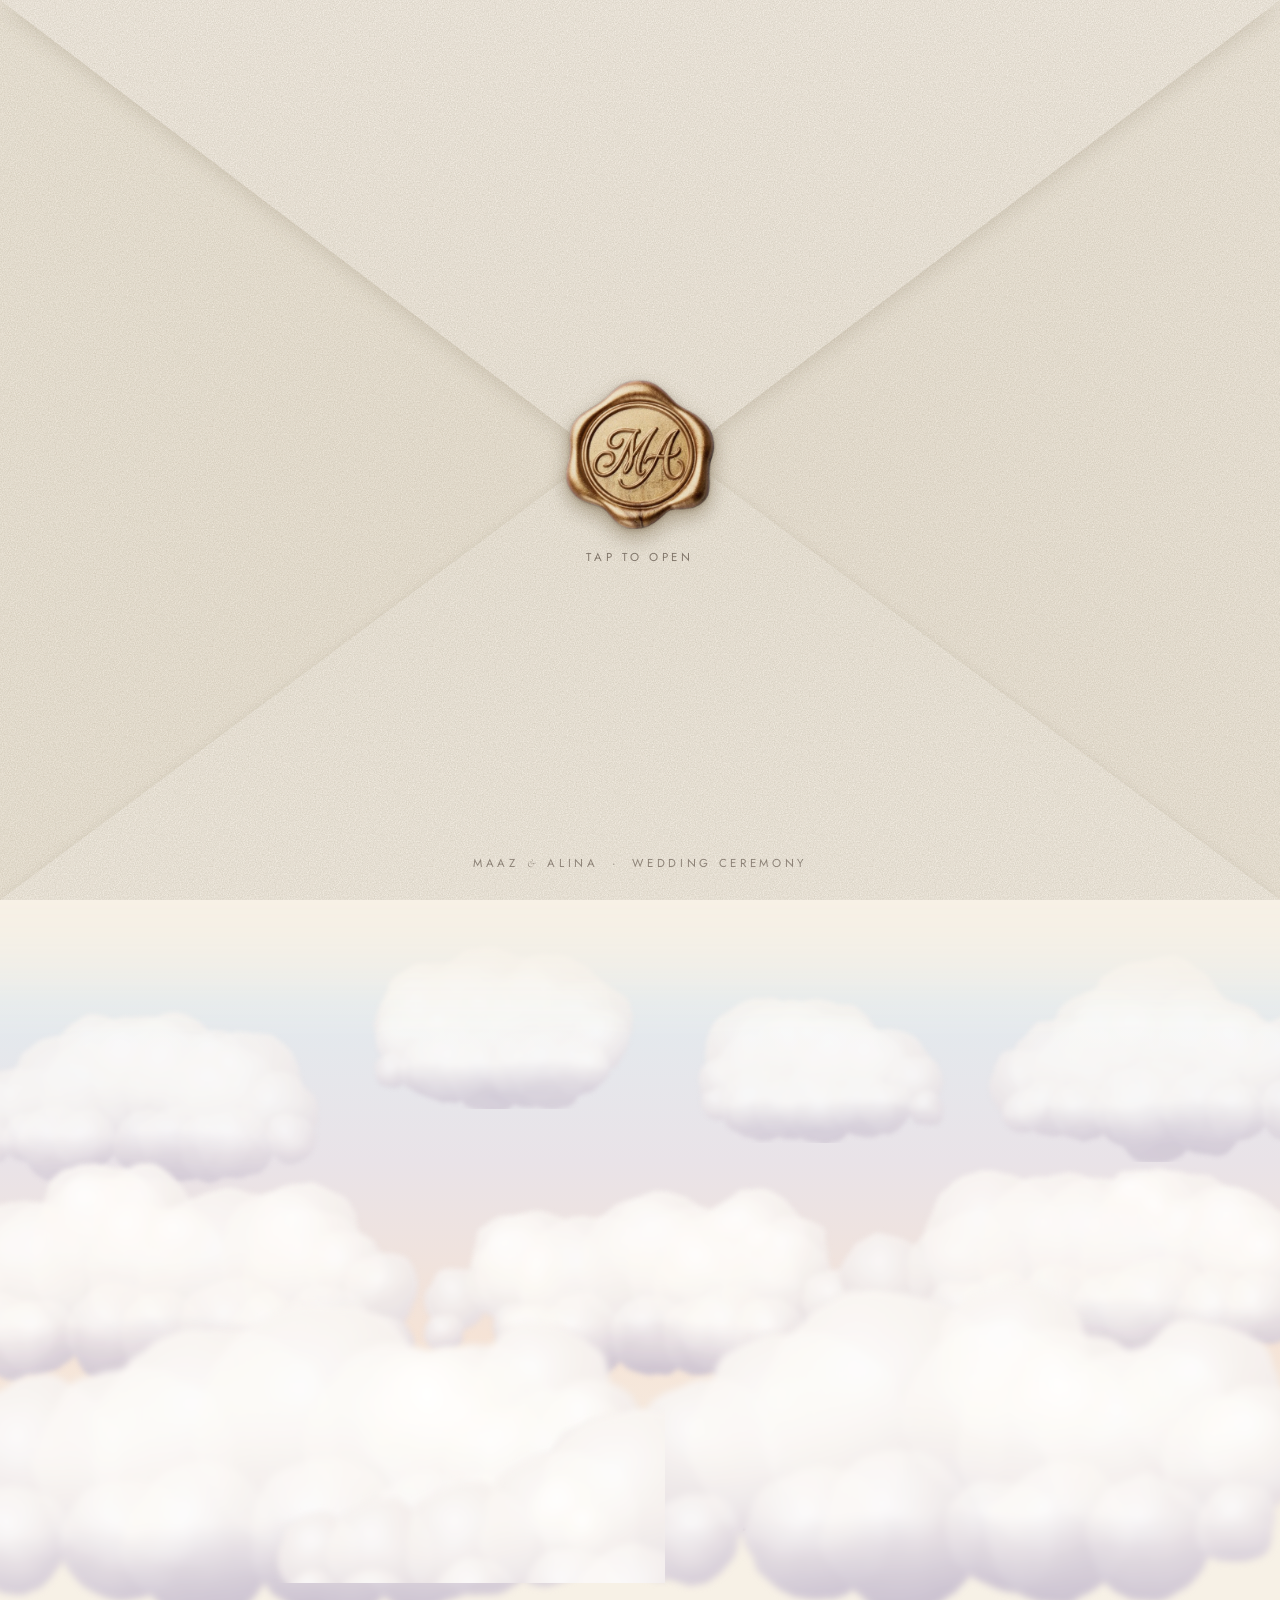
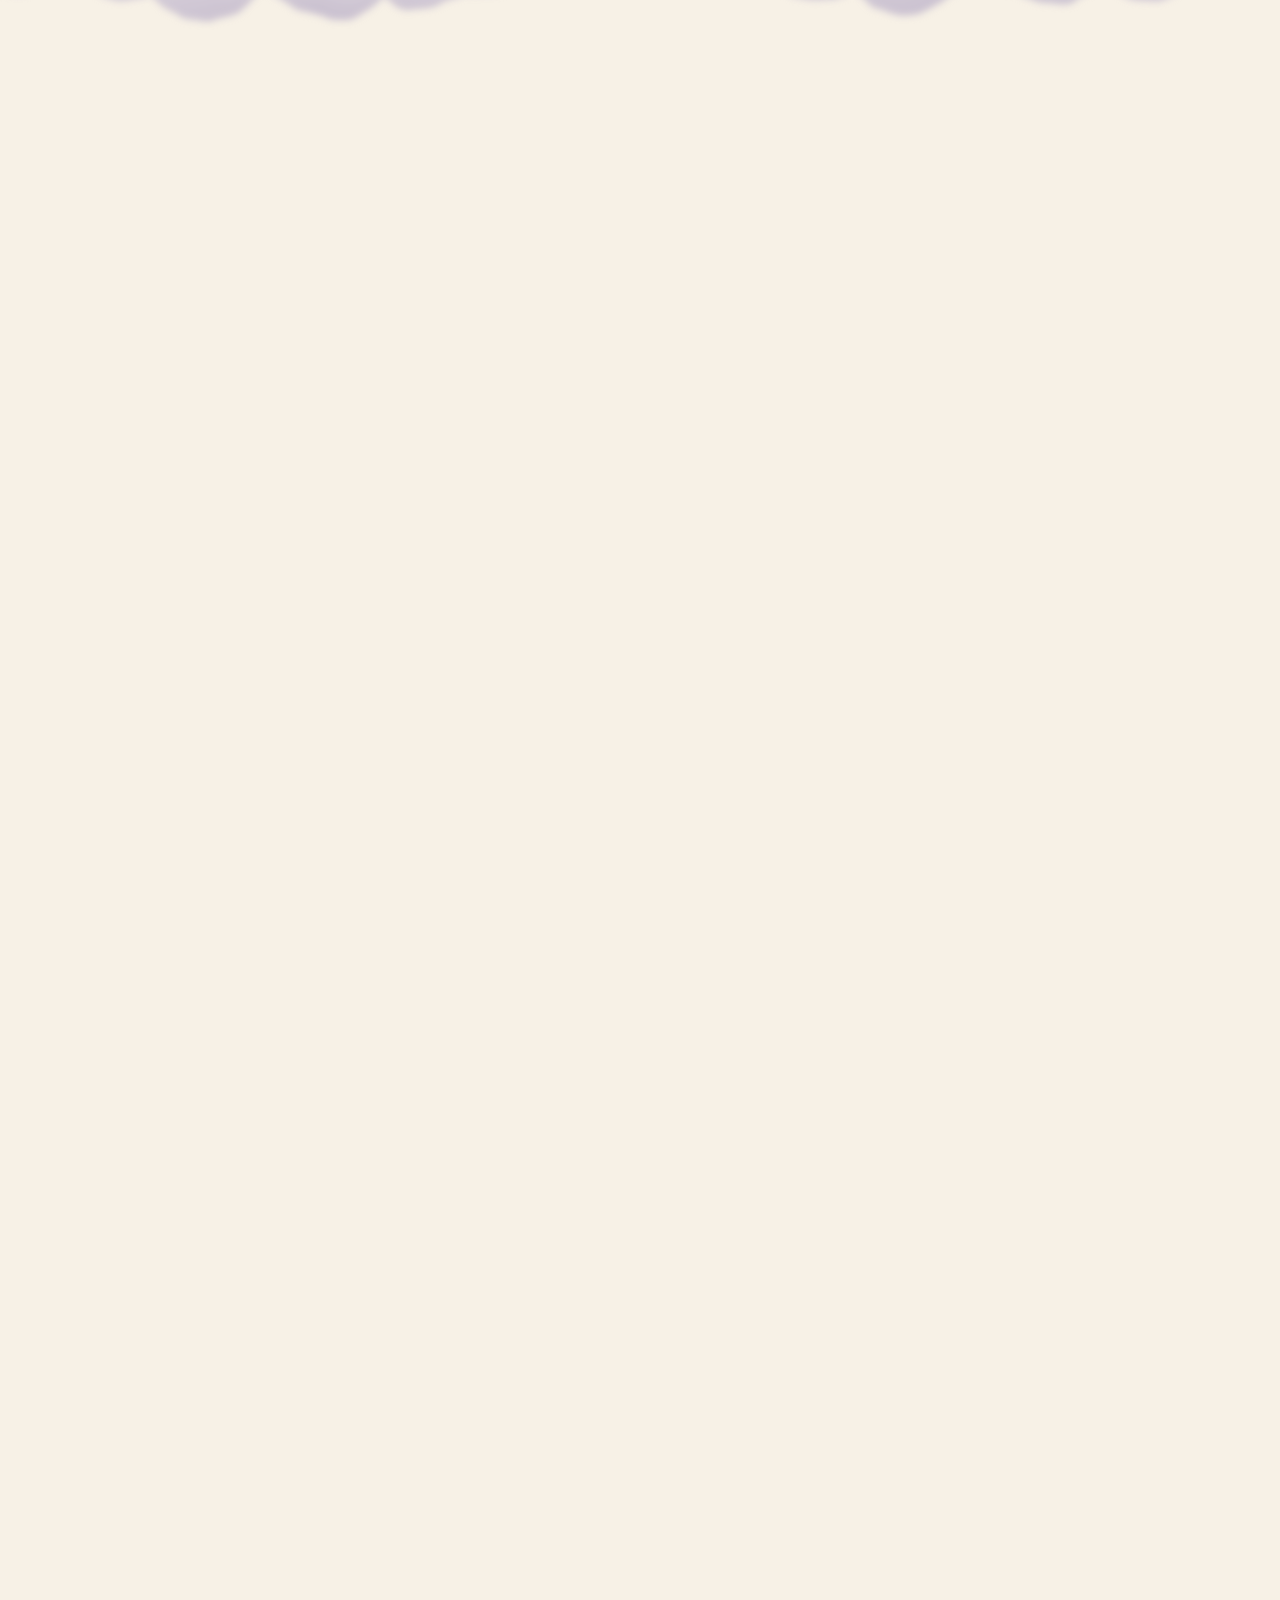
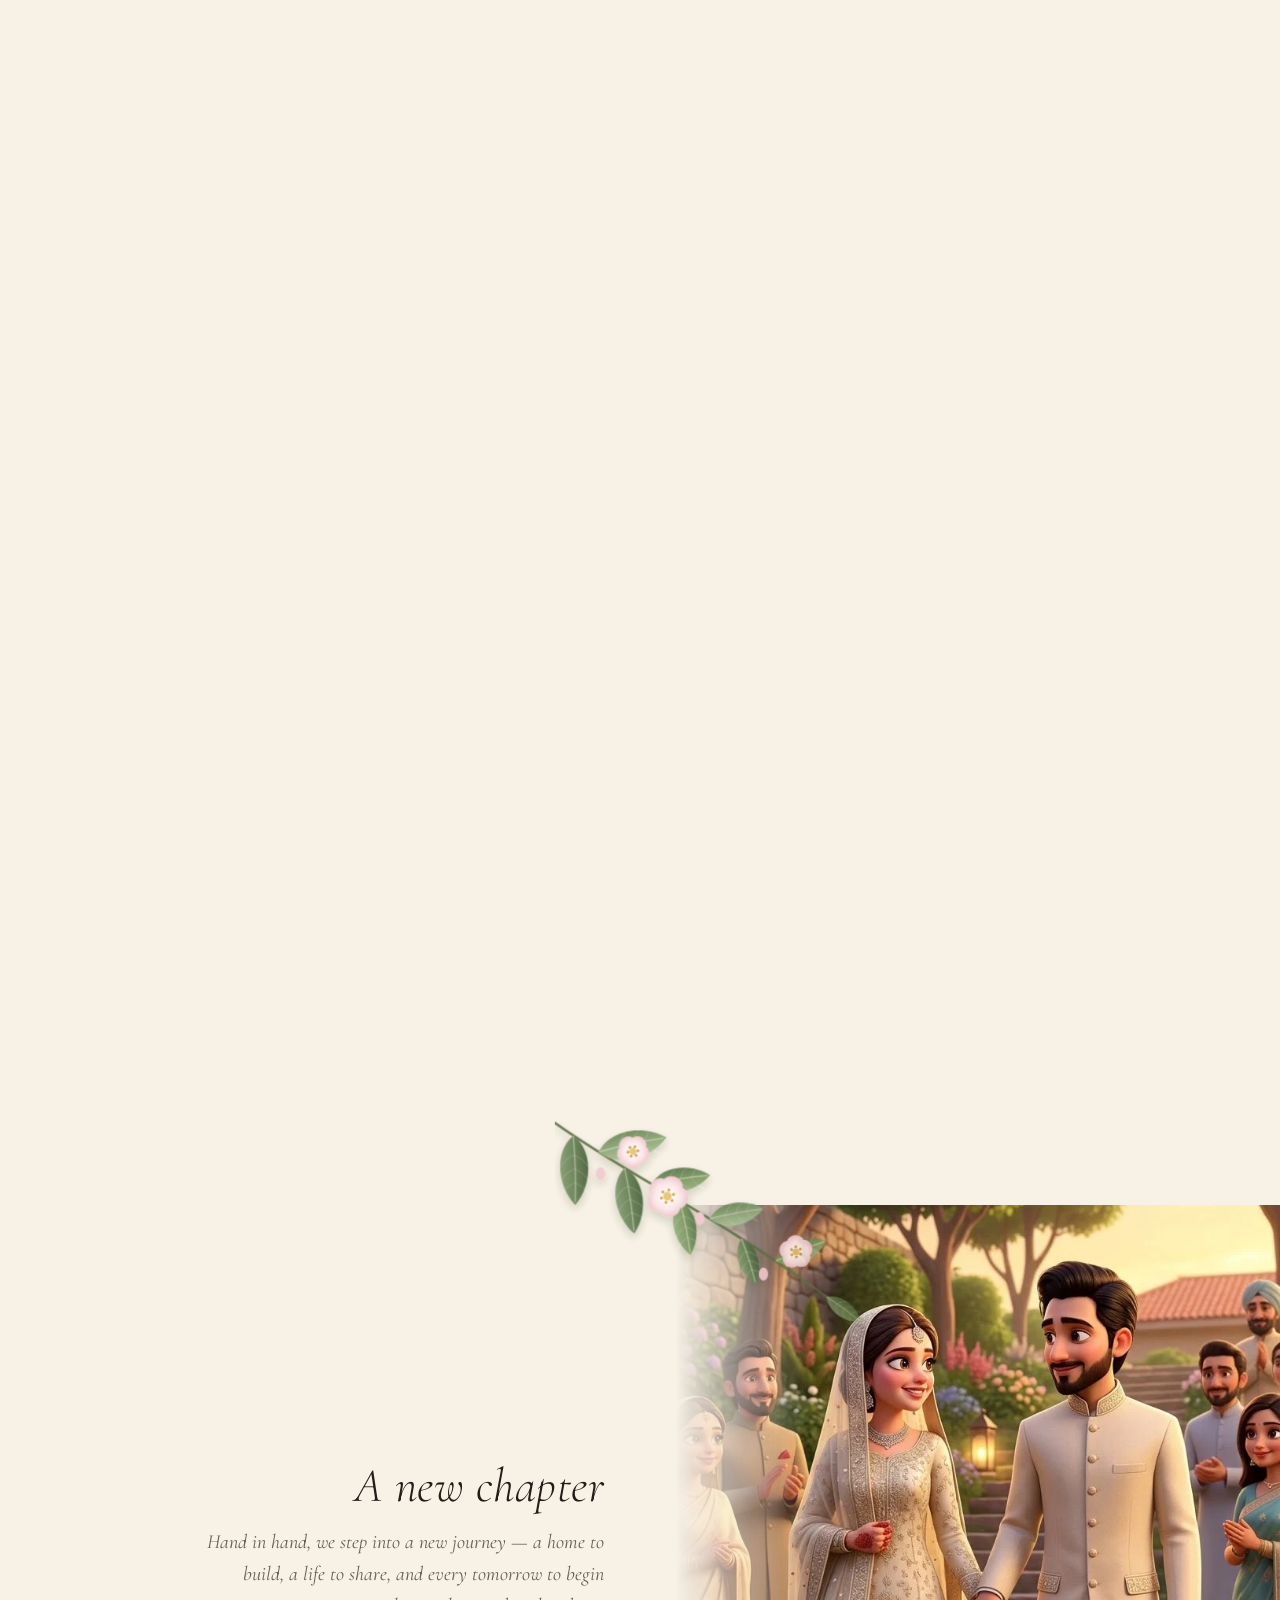
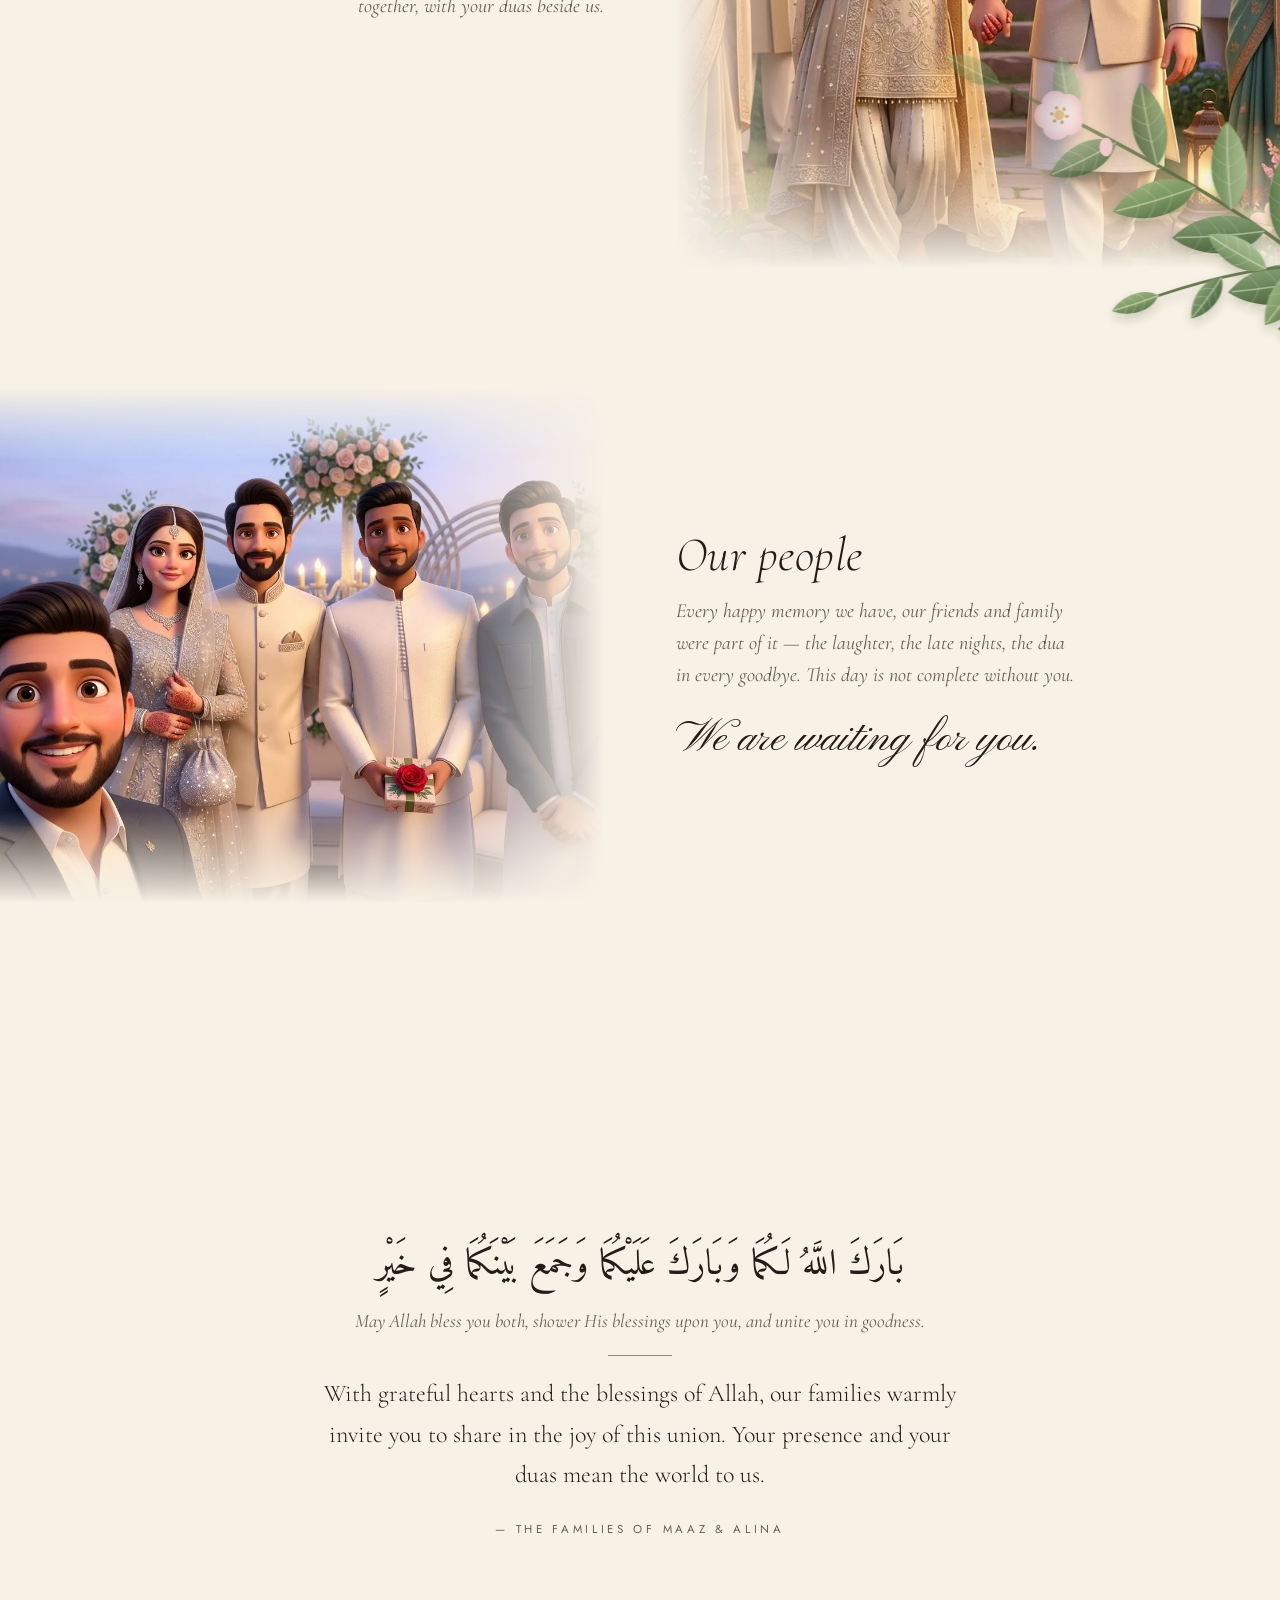
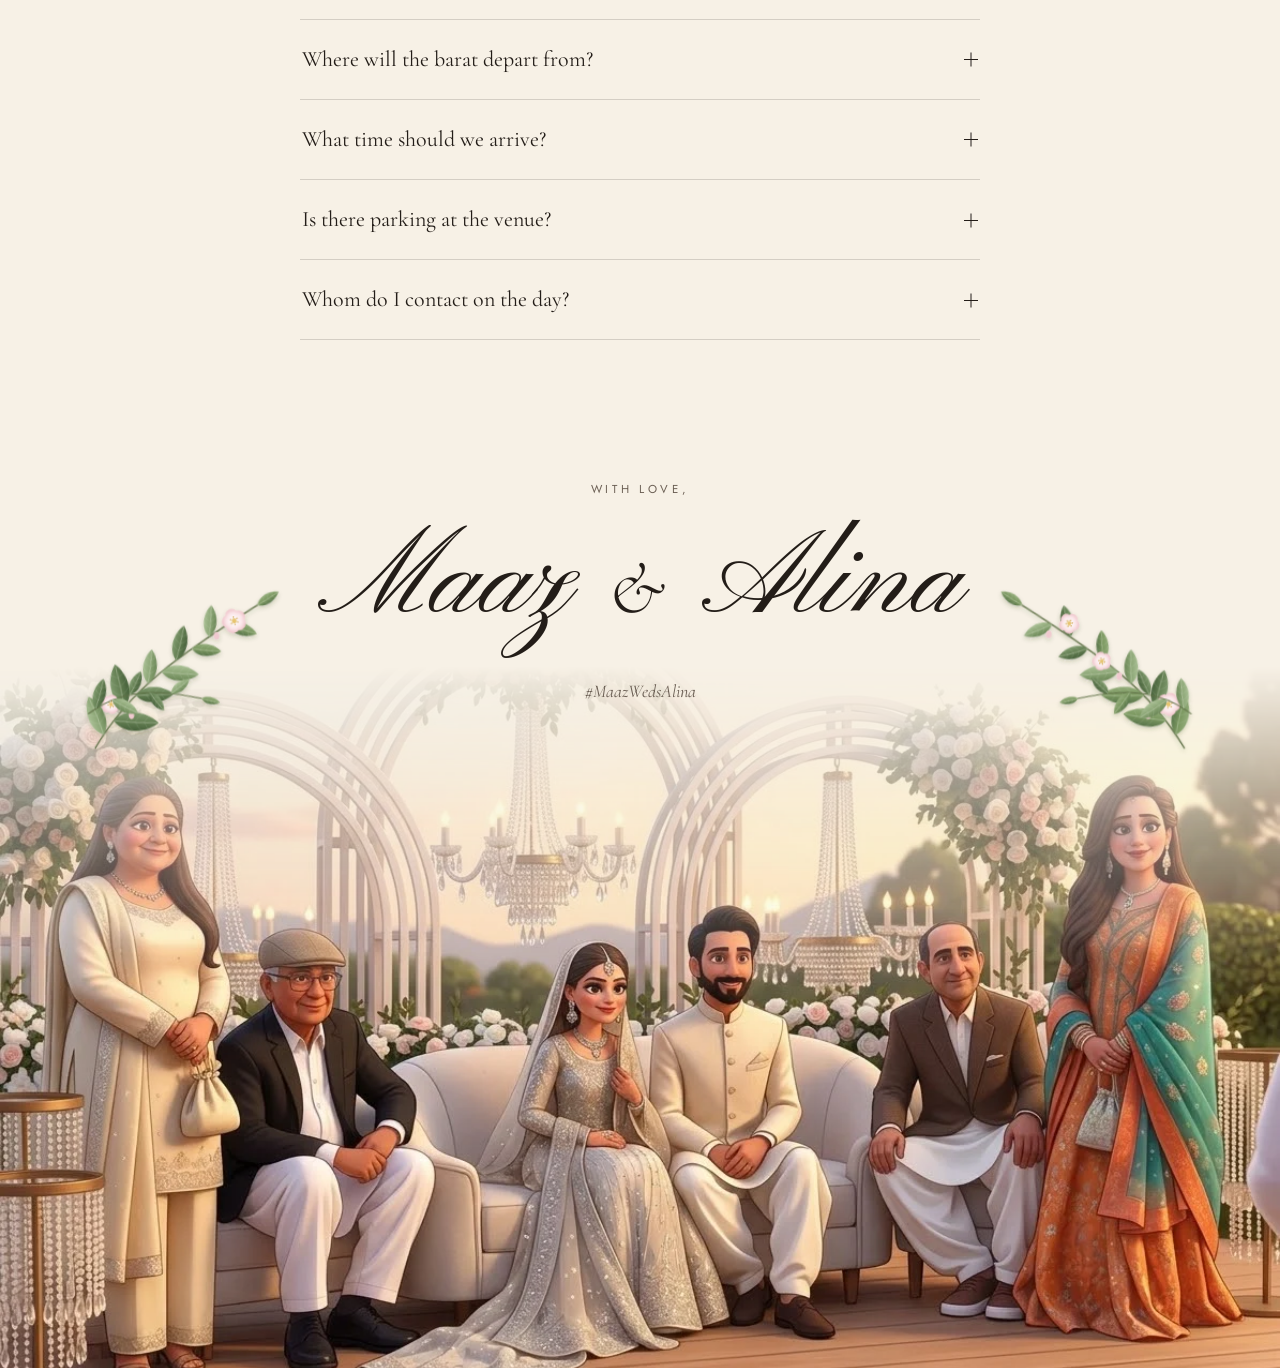
==== commit db2ca7ea: "Contact name: Javed Ahmad Co-Authored-By: Claude Opus 5.5 <noreply@anthropic.com>" ====
--- a/barat-Akfarm-01/index.html
+++ b/barat-Akfarm-01/index.html
@@ -23,7 +23,7 @@
   <link rel="preconnect" href="https://fonts.googleapis.com">
   <link rel="preconnect" href="https://fonts.gstatic.com" crossorigin>
   <link href="https://fonts.googleapis.com/css2?family=Amiri&family=Cormorant+Garamond:ital,wght@0,300;0,400;0,500;0,600;1,400&family=Jost:wght@300;400&family=Noto+Nastaliq+Urdu:wght@400;500&family=Pinyon+Script&display=swap" rel="stylesheet">
-  <link rel="stylesheet" href="../assets/css/style.css?v=20261109002645">
+  <link rel="stylesheet" href="../assets/css/style.css?v=20261109003544">
 </head>
 <body data-mode="barat" class="is-locked">
   <svg class="defs" aria-hidden="true" width="0" height="0">
@@ -65,7 +65,7 @@
   <audio id="bgm" loop preload="none"></audio>
 
   <script>window.BASE = '../';</script>
-  <script src="../assets/js/content.js?v=20261109002645"></script>
-  <script src="../assets/js/main.js?v=20261109002645"></script>
+  <script src="../assets/js/content.js?v=20261109003544"></script>
+  <script src="../assets/js/main.js?v=20261109003544"></script>
 </body>
 </html>
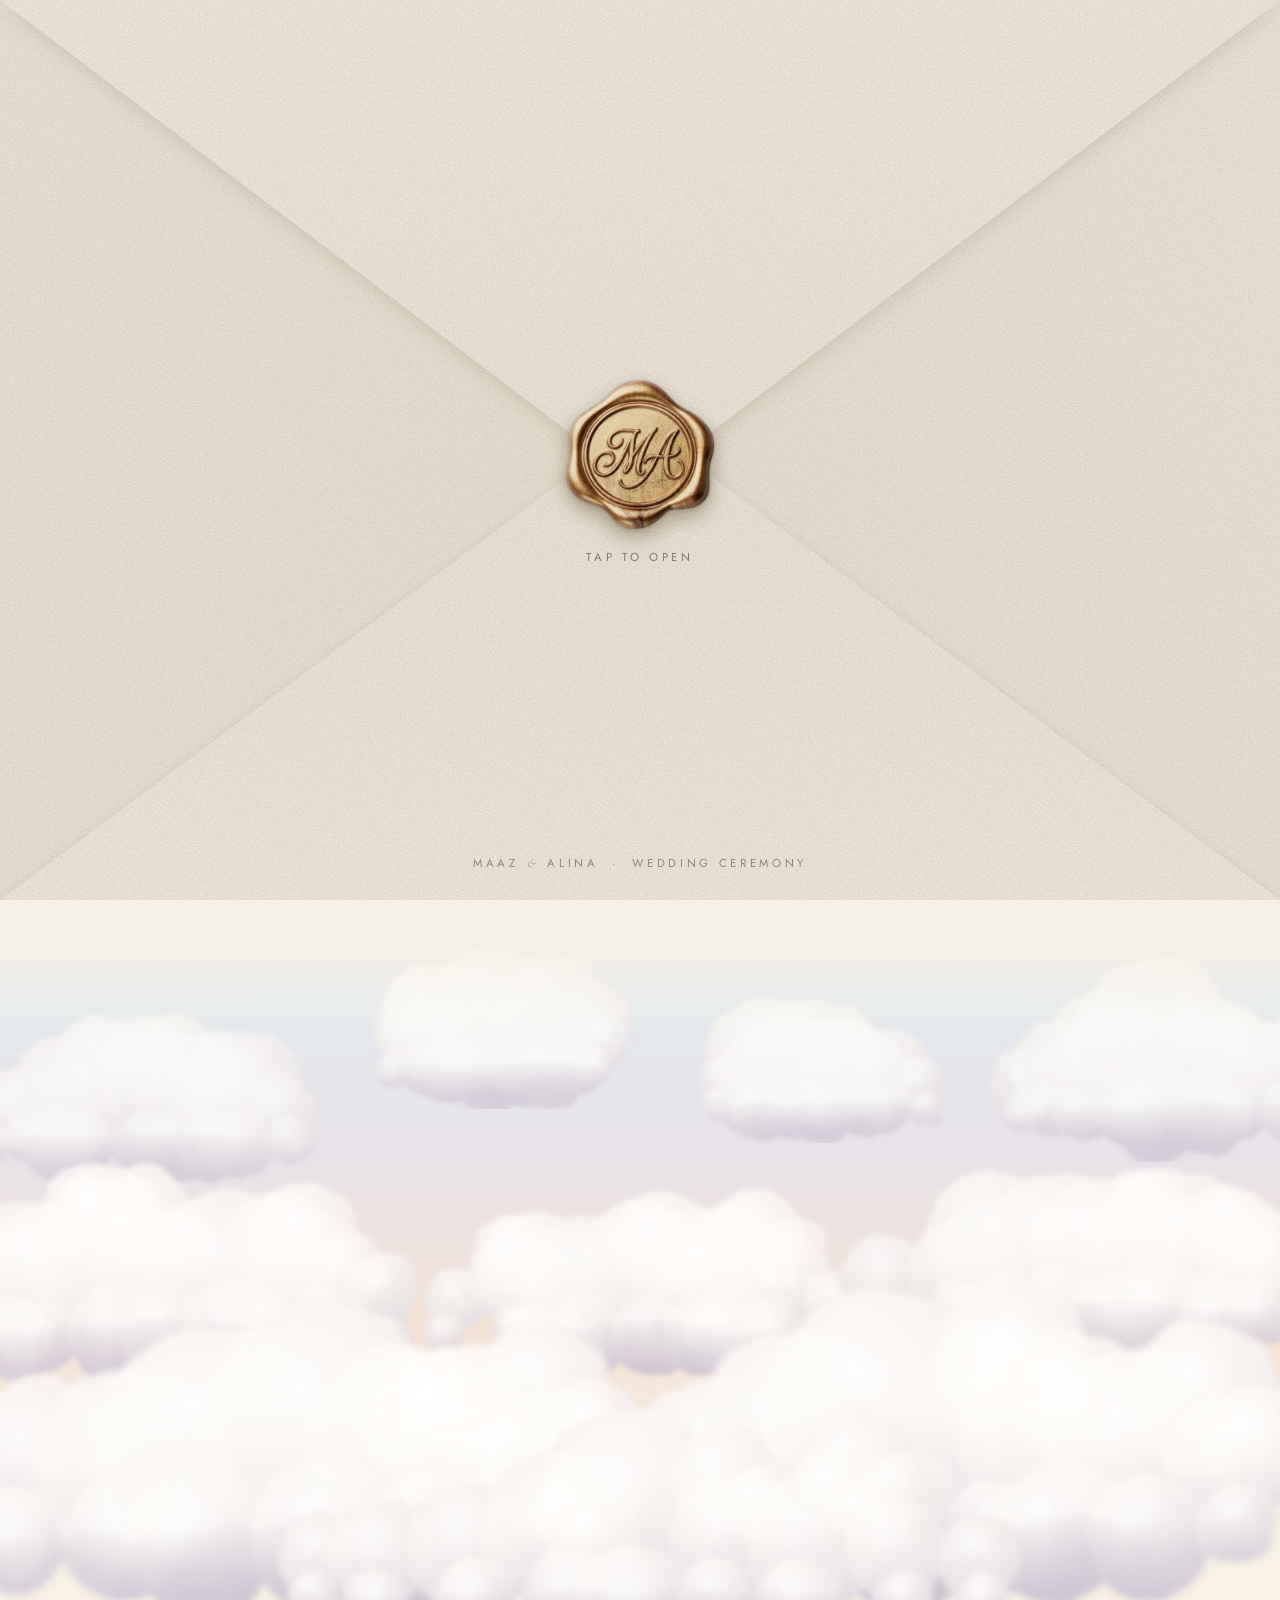
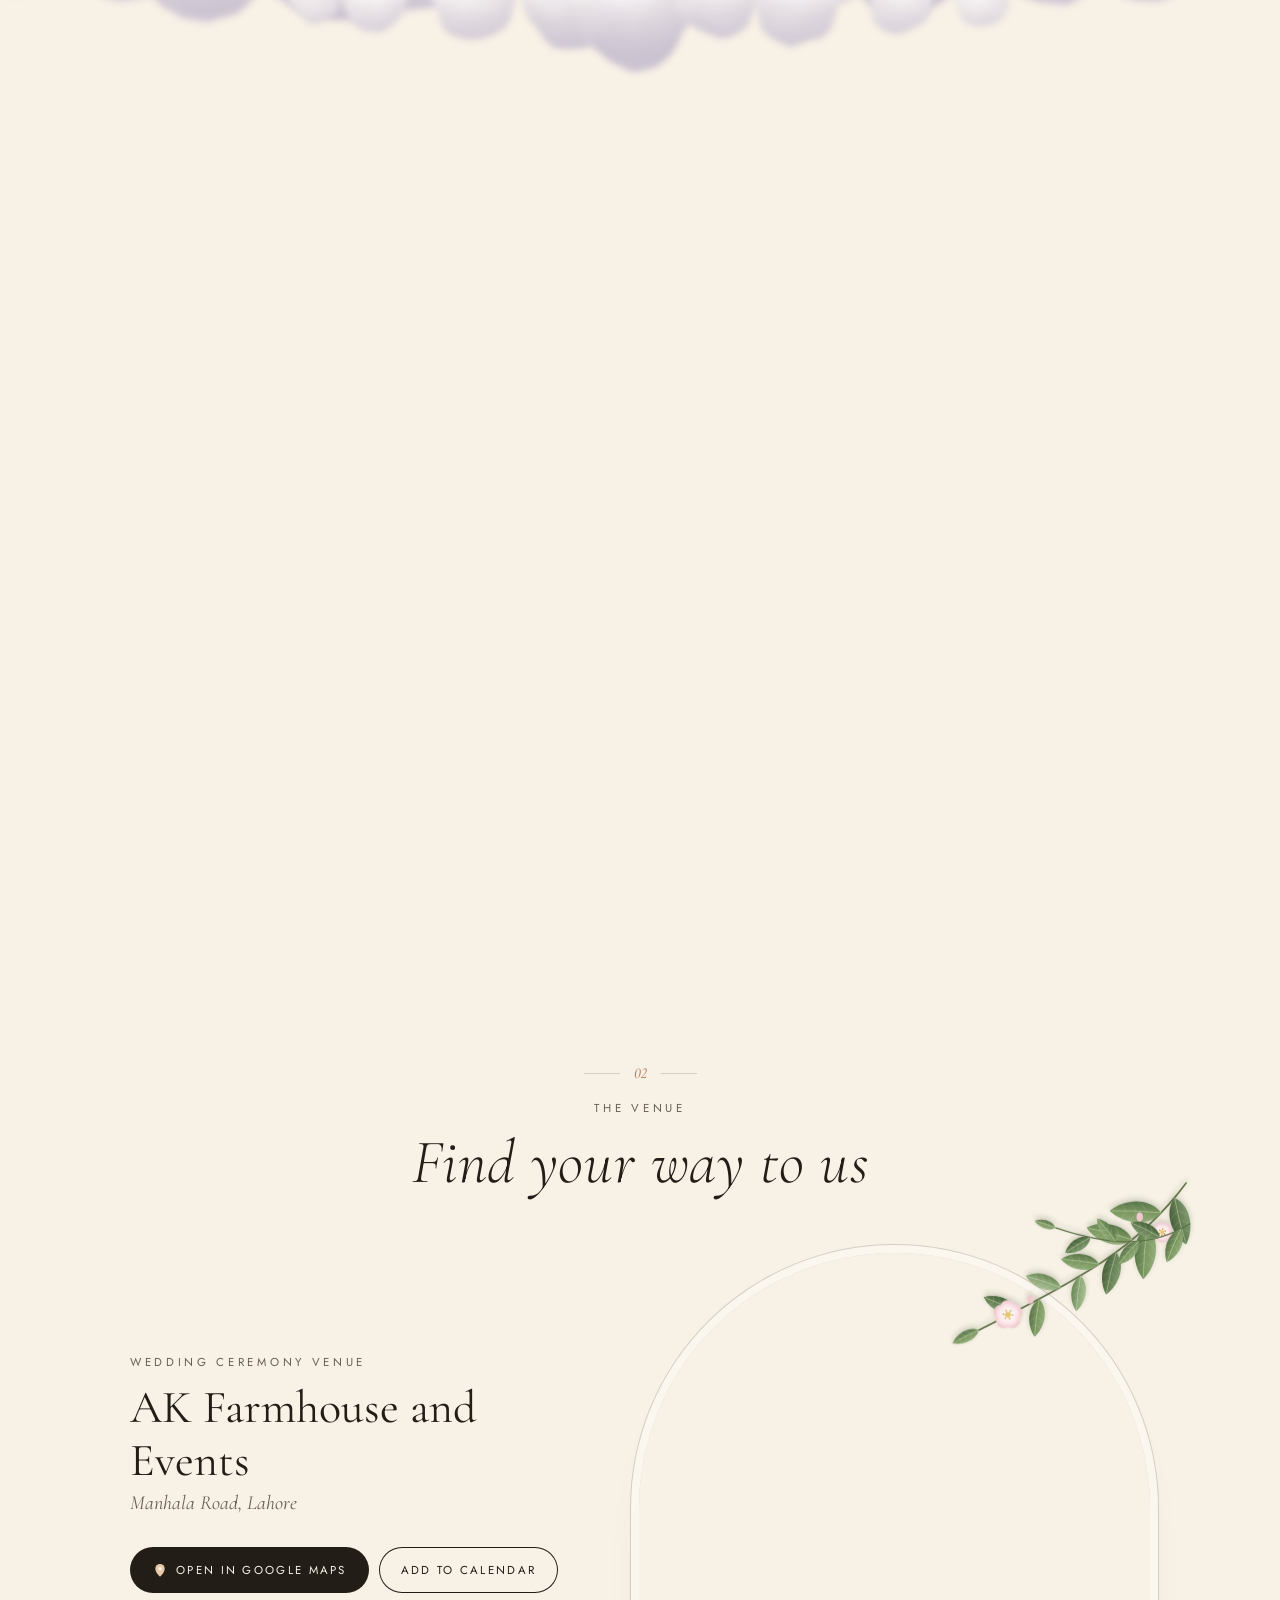
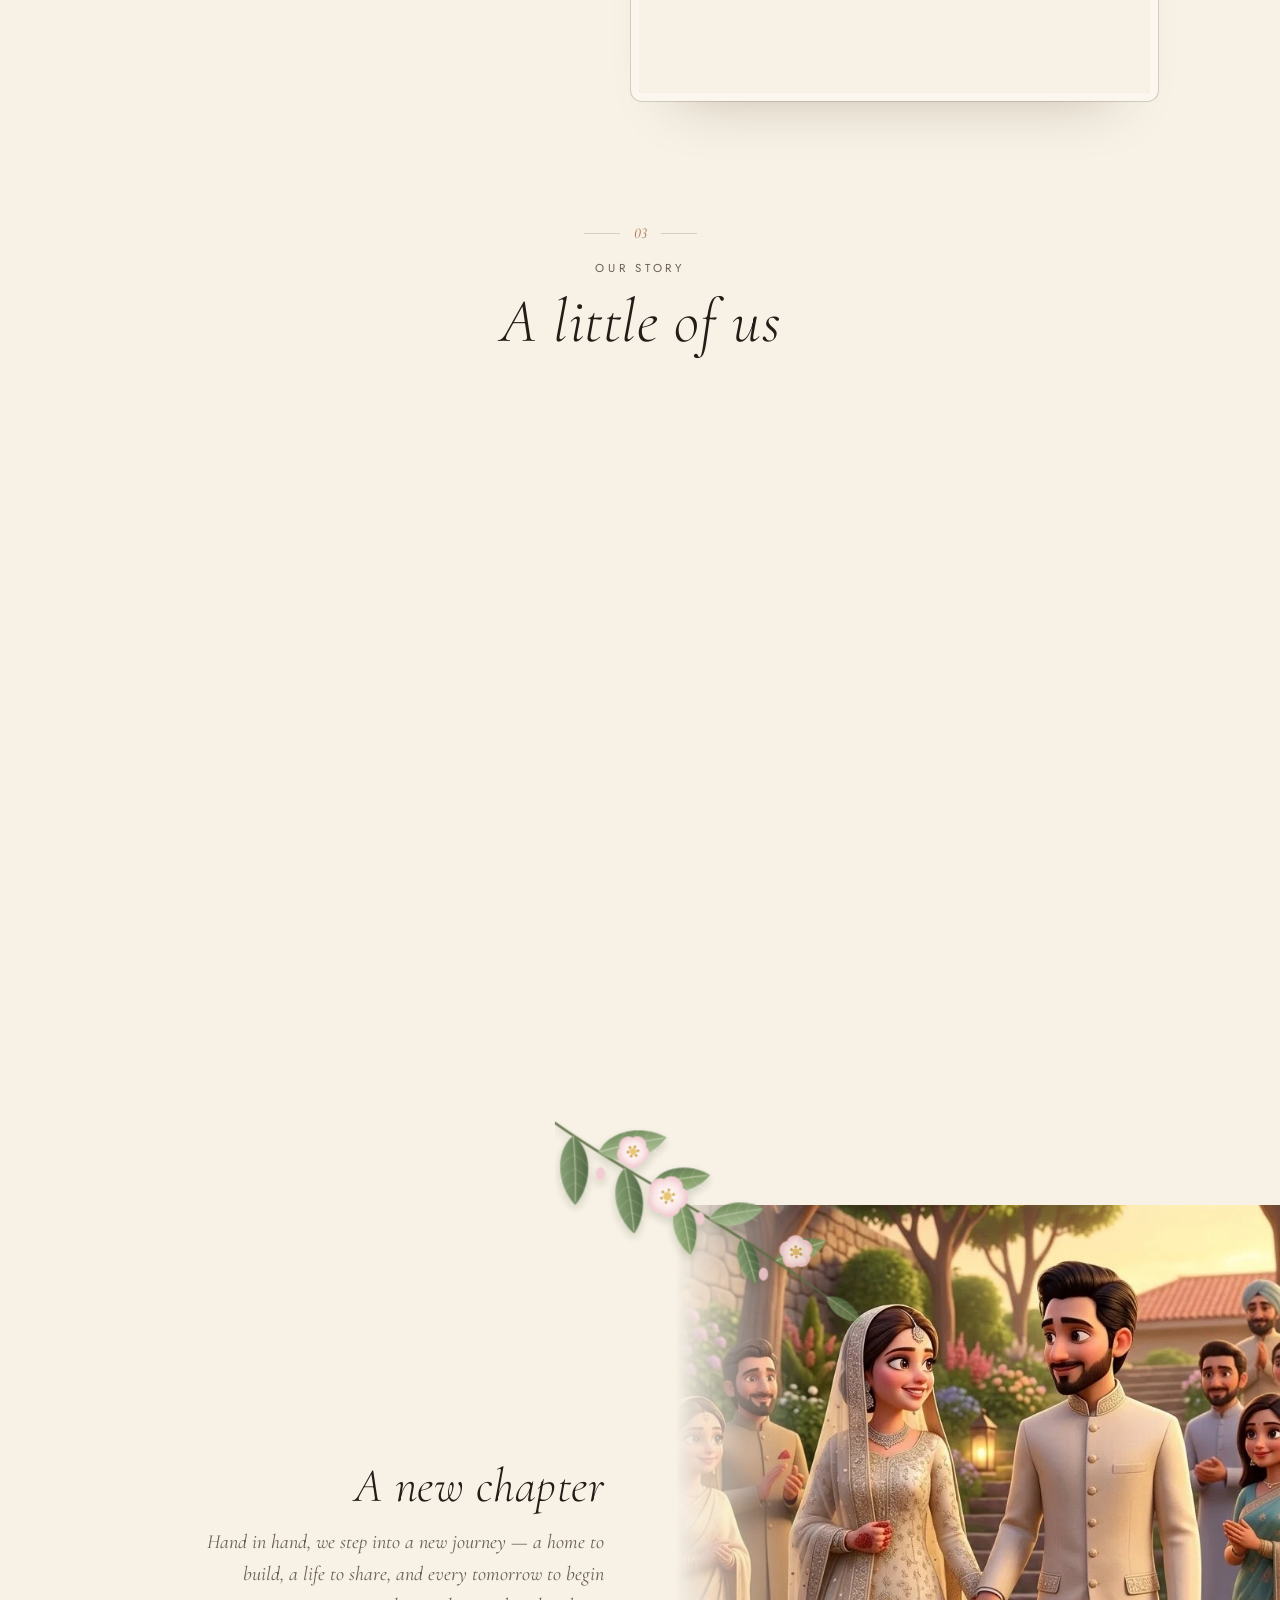
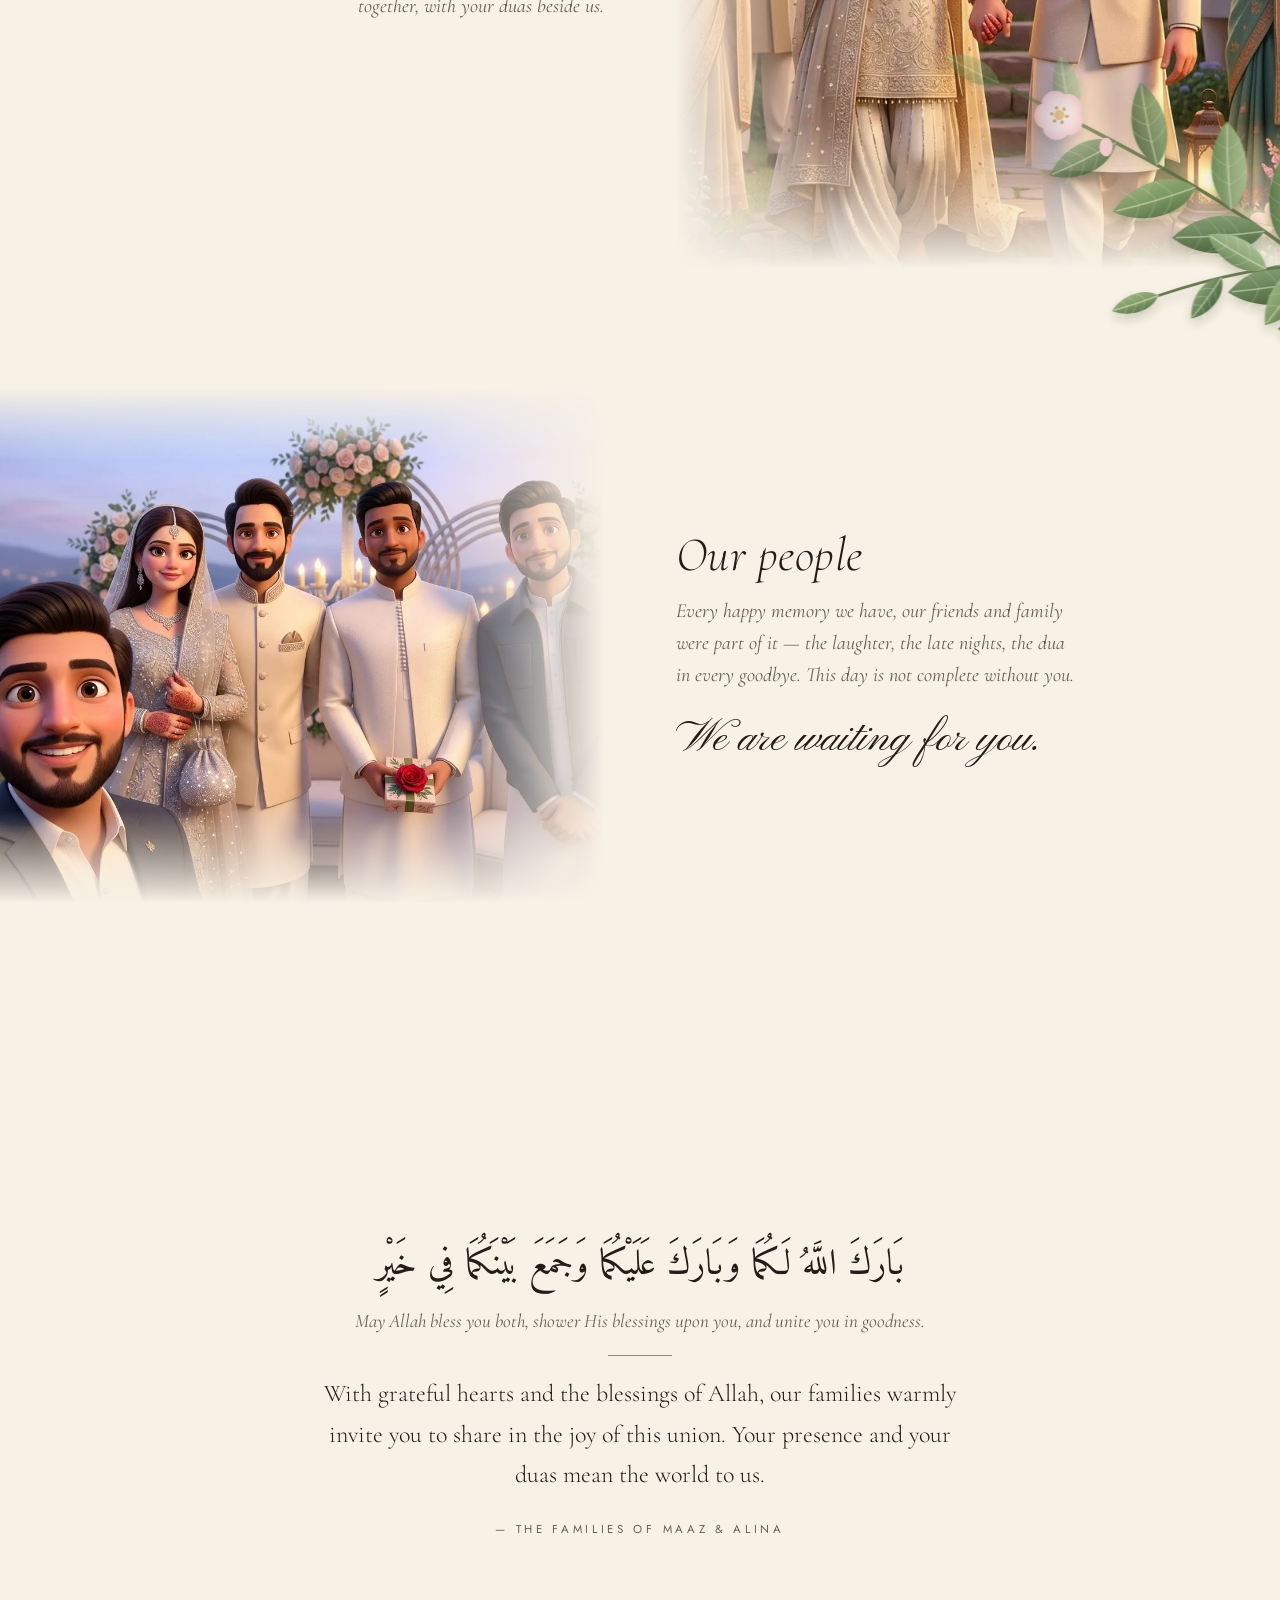
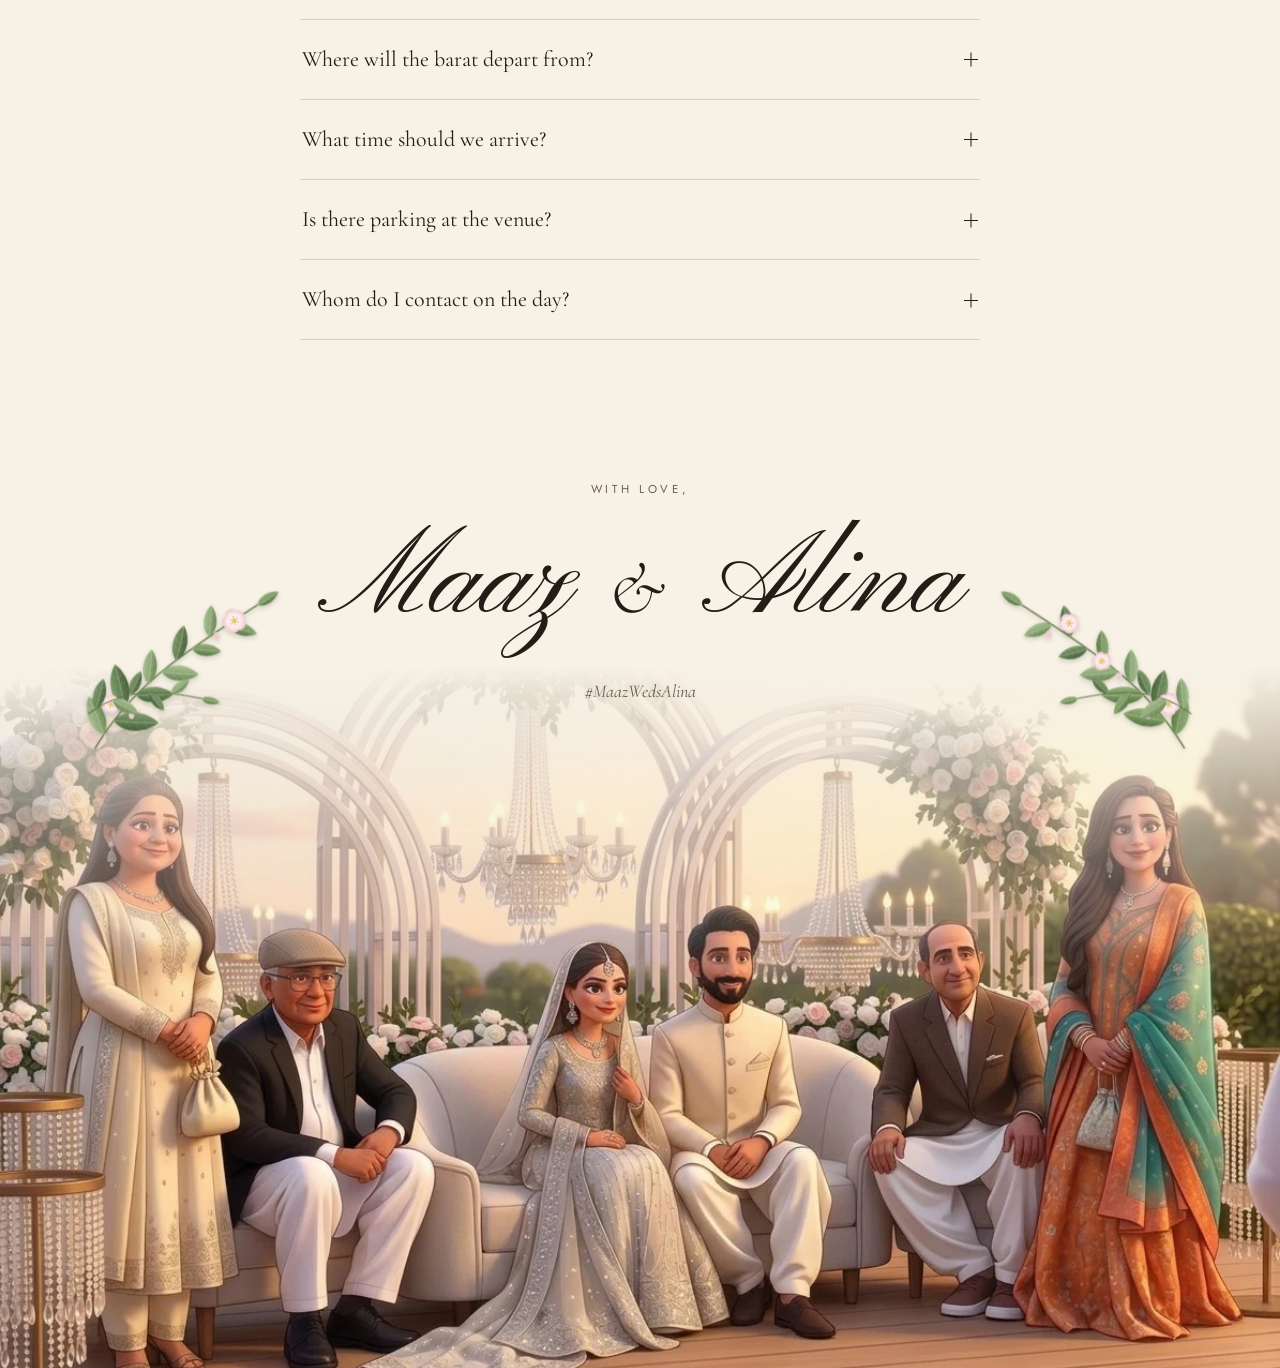
==== commit f77de9a4: "New family picture in the footer Co-Authored-By: Claude Opus 5.5 <noreply@anthropic.com>" ====
--- a/barat-Akfarm-01/index.html
+++ b/barat-Akfarm-01/index.html
@@ -23,7 +23,7 @@
   <link rel="preconnect" href="https://fonts.googleapis.com">
   <link rel="preconnect" href="https://fonts.gstatic.com" crossorigin>
   <link href="https://fonts.googleapis.com/css2?family=Amiri&family=Cormorant+Garamond:ital,wght@0,300;0,400;0,500;0,600;1,400&family=Jost:wght@300;400&family=Noto+Nastaliq+Urdu:wght@400;500&family=Pinyon+Script&display=swap" rel="stylesheet">
-  <link rel="stylesheet" href="../assets/css/style.css?v=20261109003544">
+  <link rel="stylesheet" href="../assets/css/style.css?v=20261109004104">
 </head>
 <body data-mode="barat" class="is-locked">
   <svg class="defs" aria-hidden="true" width="0" height="0">
@@ -65,7 +65,7 @@
   <audio id="bgm" loop preload="none"></audio>
 
   <script>window.BASE = '../';</script>
-  <script src="../assets/js/content.js?v=20261109003544"></script>
-  <script src="../assets/js/main.js?v=20261109003544"></script>
+  <script src="../assets/js/content.js?v=20261109004104"></script>
+  <script src="../assets/js/main.js?v=20261109004104"></script>
 </body>
 </html>
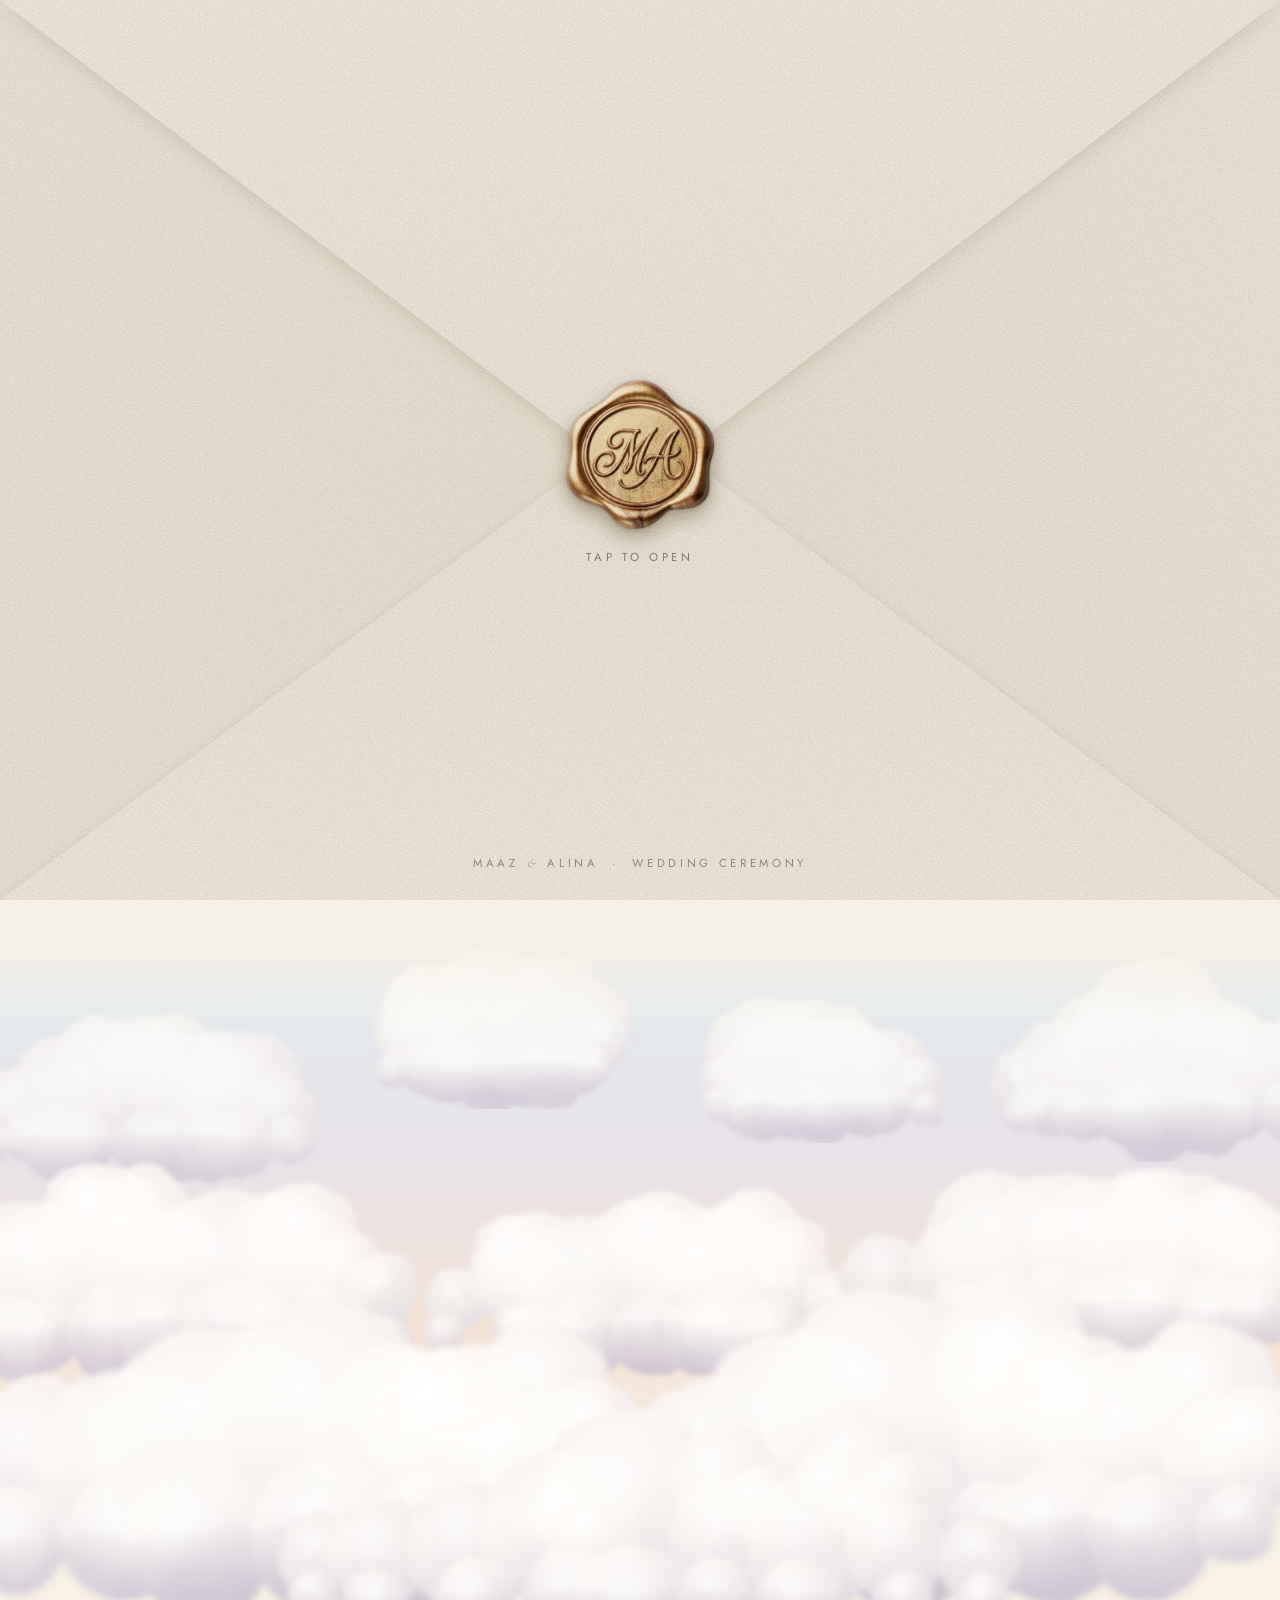
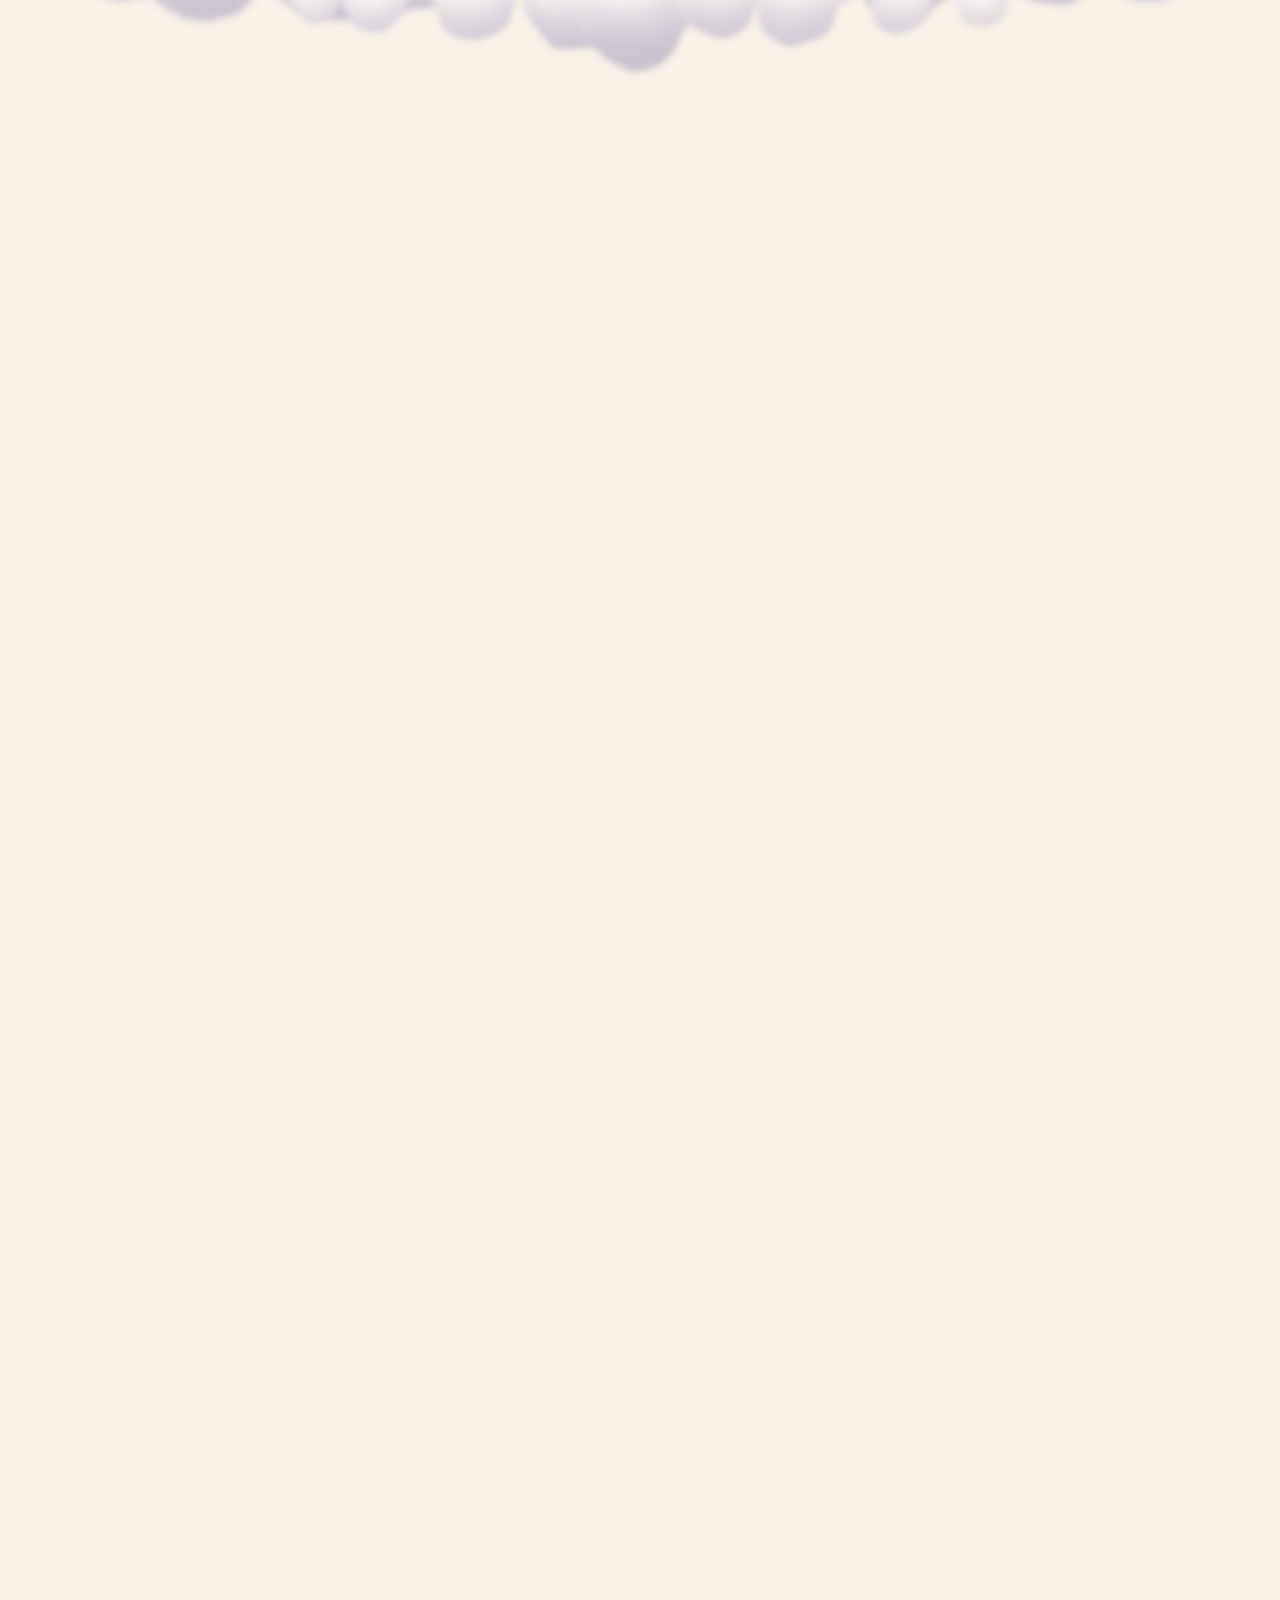
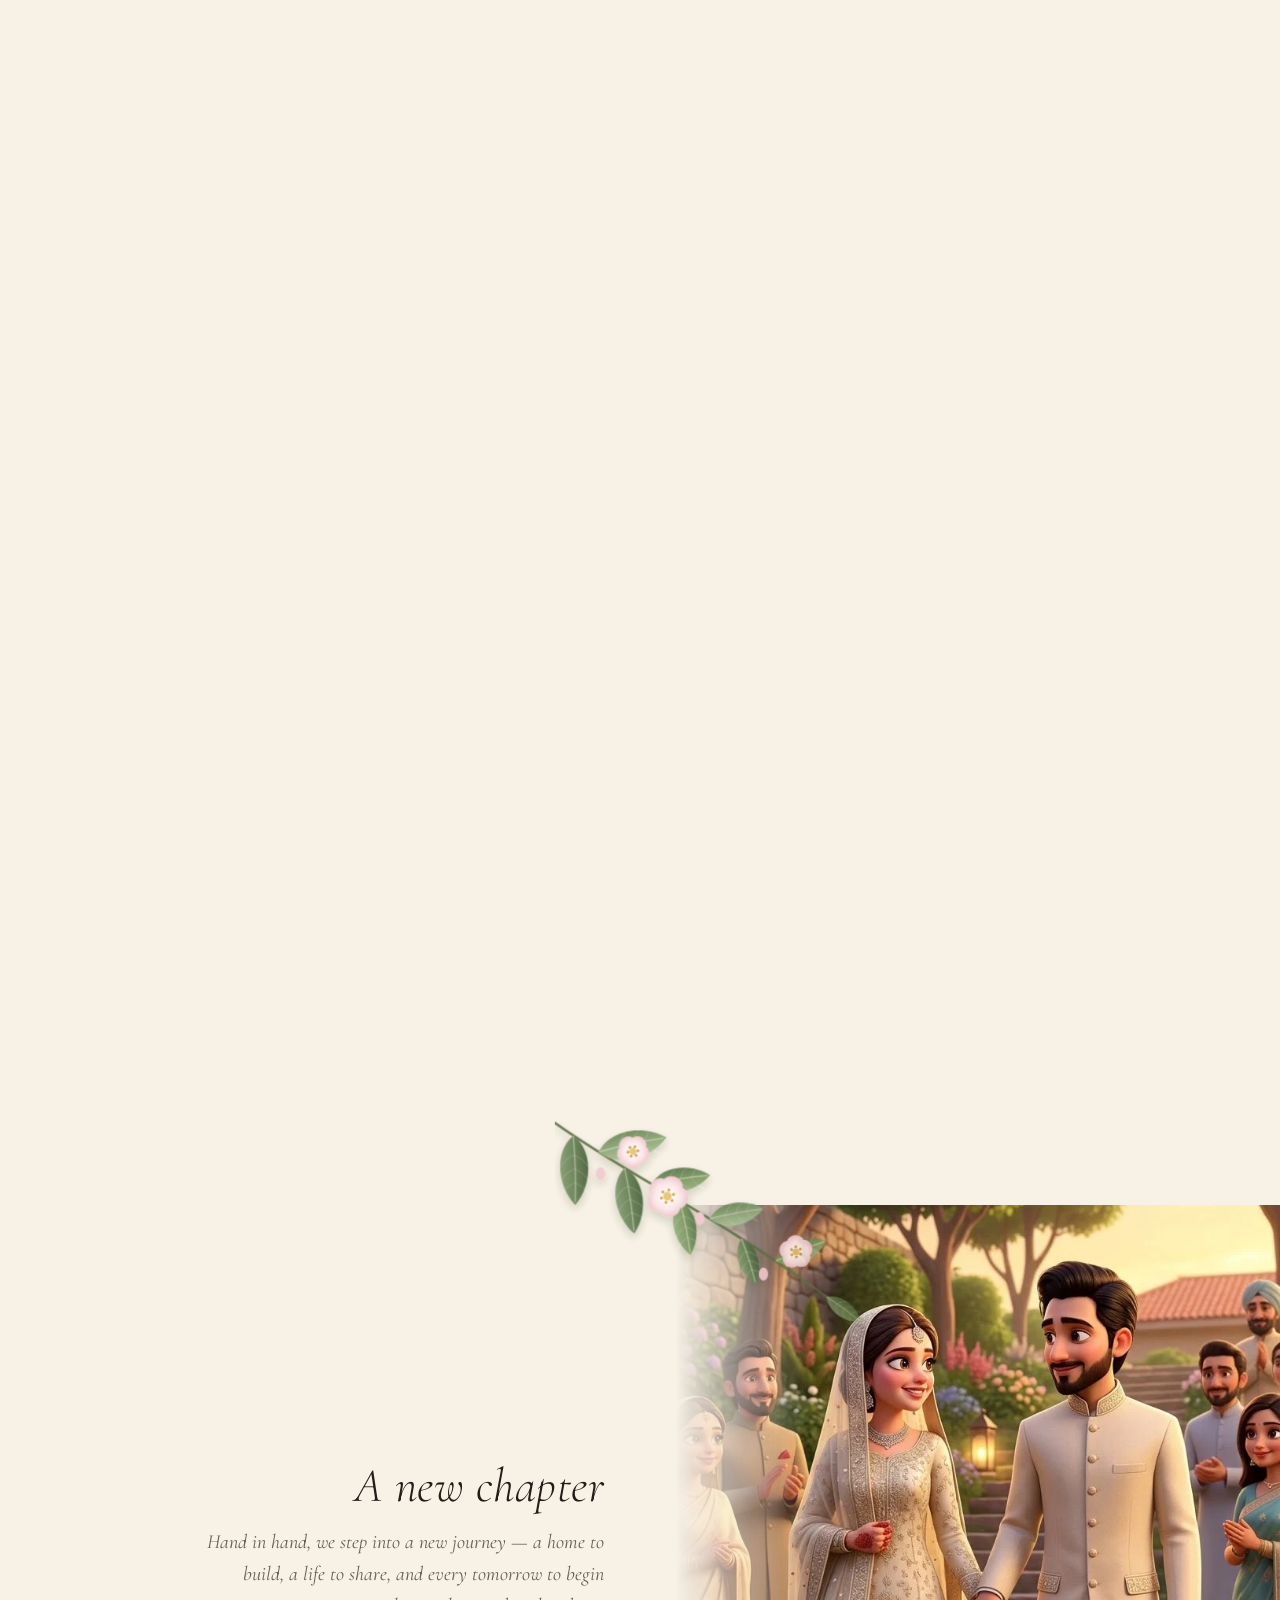
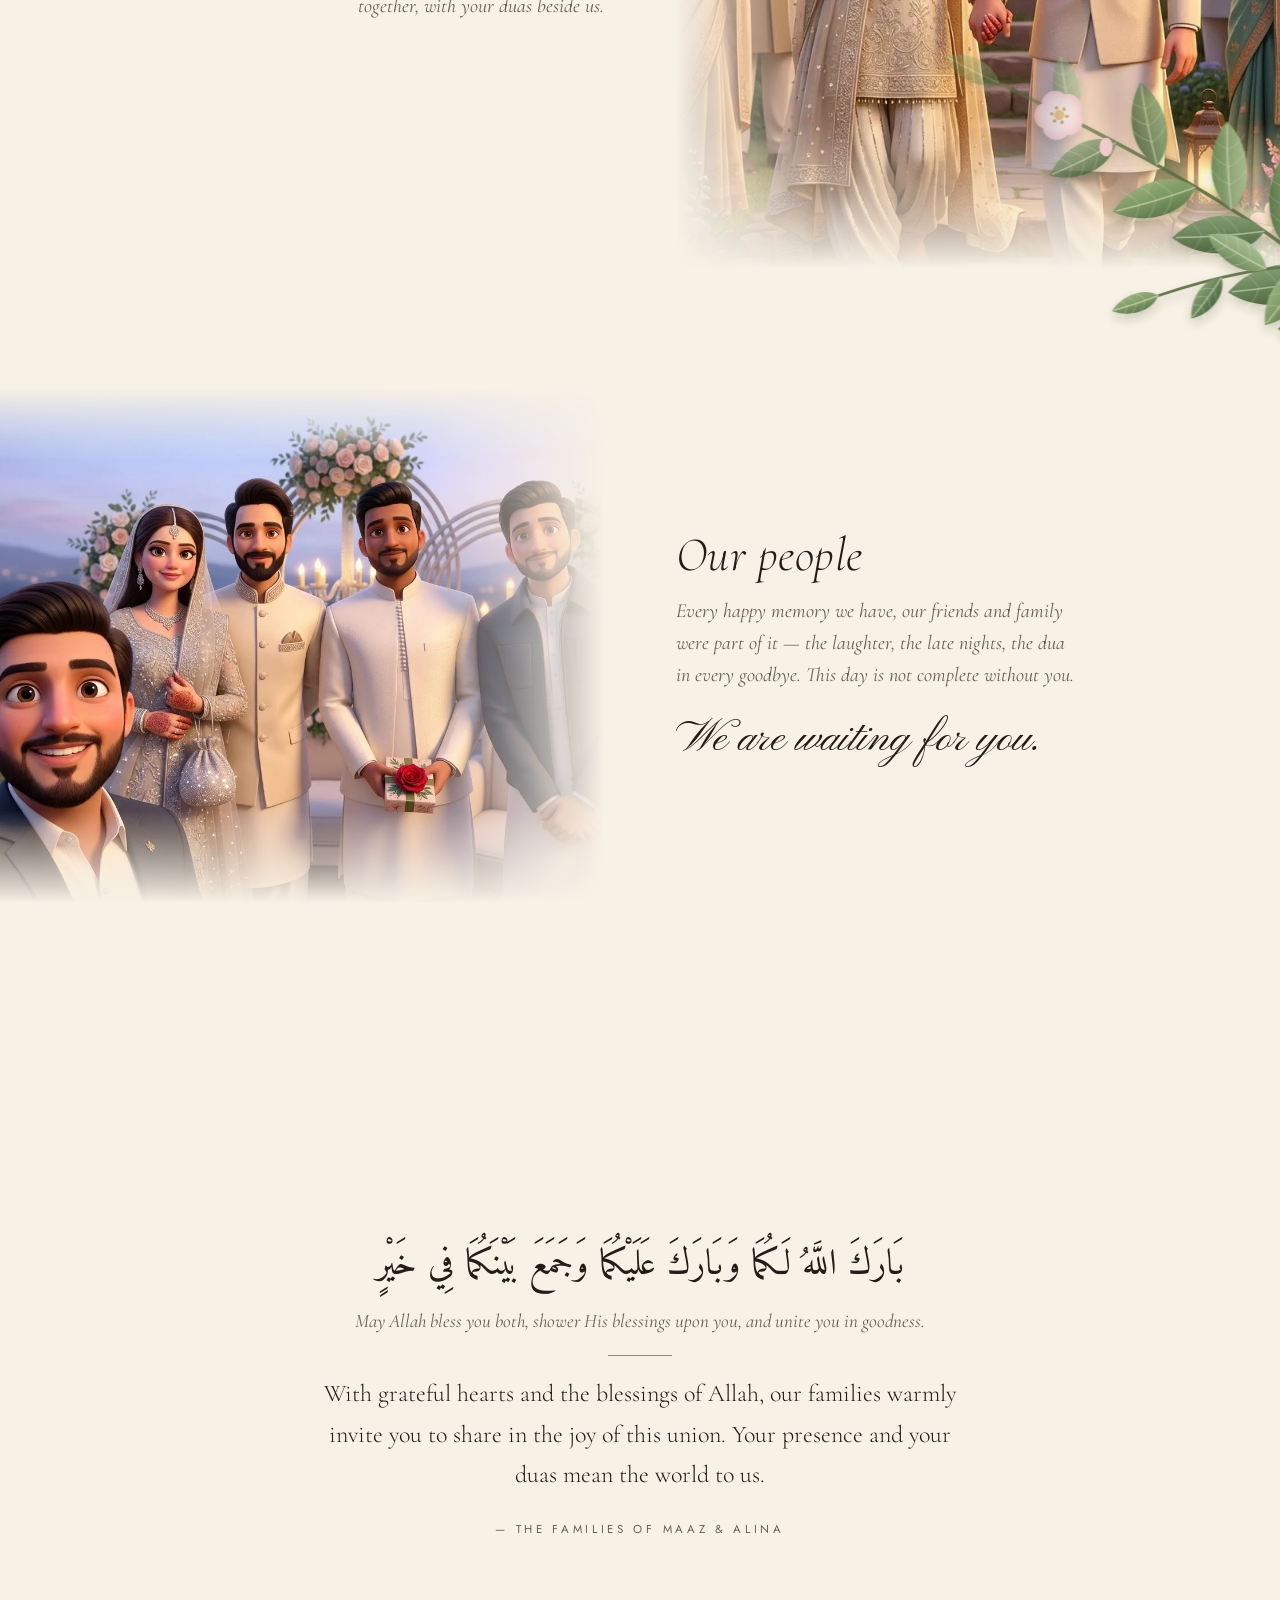
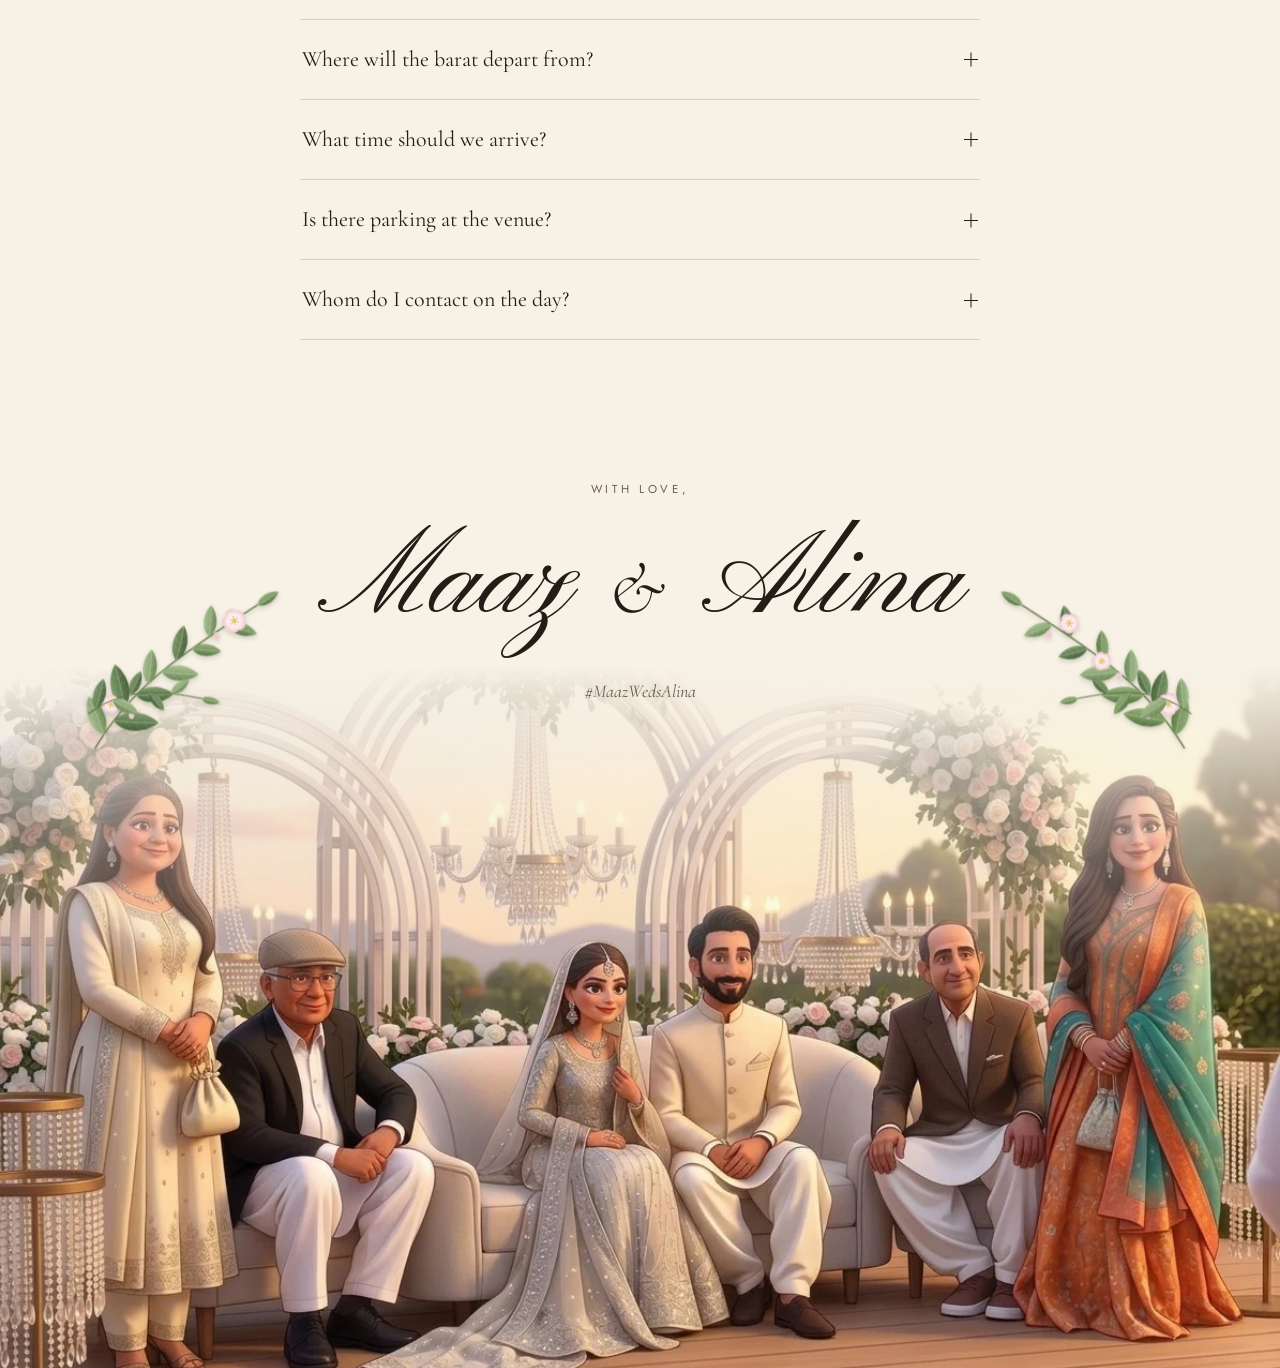
==== commit 622ff155: "New Walima hero picture; envelope footer line fix on phones - Walima Reception hero uses the sunset " ====
--- a/barat-Akfarm-01/index.html
+++ b/barat-Akfarm-01/index.html
@@ -23,7 +23,7 @@
   <link rel="preconnect" href="https://fonts.googleapis.com">
   <link rel="preconnect" href="https://fonts.gstatic.com" crossorigin>
   <link href="https://fonts.googleapis.com/css2?family=Amiri&family=Cormorant+Garamond:ital,wght@0,300;0,400;0,500;0,600;1,400&family=Jost:wght@300;400&family=Noto+Nastaliq+Urdu:wght@400;500&family=Pinyon+Script&display=swap" rel="stylesheet">
-  <link rel="stylesheet" href="../assets/css/style.css?v=20261109004104">
+  <link rel="stylesheet" href="../assets/css/style.css?v=20261109004943">
 </head>
 <body data-mode="barat" class="is-locked">
   <svg class="defs" aria-hidden="true" width="0" height="0">
@@ -65,7 +65,7 @@
   <audio id="bgm" loop preload="none"></audio>
 
   <script>window.BASE = '../';</script>
-  <script src="../assets/js/content.js?v=20261109004104"></script>
-  <script src="../assets/js/main.js?v=20261109004104"></script>
+  <script src="../assets/js/content.js?v=20261109004943"></script>
+  <script src="../assets/js/main.js?v=20261109004943"></script>
 </body>
 </html>
--- a/assets/css/style.css
+++ b/assets/css/style.css
@@ -114,7 +114,7 @@
   opacity: 0; transition: opacity 1.2s ease 1s; }
 .opener-foot .amp { font-size: 1em; }
 .opener-foot i { font-style: normal; }
-@media (max-width: 560px) { .opener-foot span { display: block; line-height: 2; } .opener-foot i { display: none; } }
+@media (max-width: 560px) { .opener-foot > span { display: block; line-height: 2; } .opener-foot > i { display: none; } }
 .opener.is-in .opener-foot { opacity: .7; }
 .opener.is-opening .seal { transition: opacity .6s ease, transform .7s var(--ease); opacity: 0; transform: translateY(-30px) scale(1.12) rotate(-8deg); }
 .opener.is-opening .tap, .opener.is-opening .opener-foot { transition: opacity .4s ease; opacity: 0; animation: none; }
@@ -204,7 +204,7 @@
 }
 
 /* Walima Reception hero: same clear photo and light type, with the words on the right, away from the couple */
-.hero-photo[data-for="walima"] img { object-position: 46% 50%; }
+.hero-photo[data-for="walima"] img { object-position: 52% 50%; }
 body[data-theme="walima"] .hero-shade { background:
   linear-gradient(0deg, var(--paper) 0%, rgba(247, 241, 230, 0) 8%),
   linear-gradient(0deg, rgba(22, 16, 10, .62) 6%, rgba(22, 16, 10, .2) 32%, rgba(22, 16, 10, 0) 50%); }
@@ -214,7 +214,7 @@
 body[data-theme="walima"] .scroll-cue { background: rgba(251, 246, 236, .3); }
 body[data-theme="walima"] .scroll-cue span { background: #FBF6EC; }
 @media (min-aspect-ratio: 1/1) and (min-width: 900px) {
-  .hero-photo[data-for="walima"] img { object-position: 30% 50%; }
+  .hero-photo[data-for="walima"] img { object-position: 36% 50%; }
   body[data-theme="walima"] .hero-shade { background:
     linear-gradient(0deg, var(--paper) 0%, rgba(247, 241, 230, 0) 7%),
     linear-gradient(270deg, rgba(22, 16, 10, .62) 0%, rgba(22, 16, 10, .3) 26%, rgba(22, 16, 10, 0) 46%),
